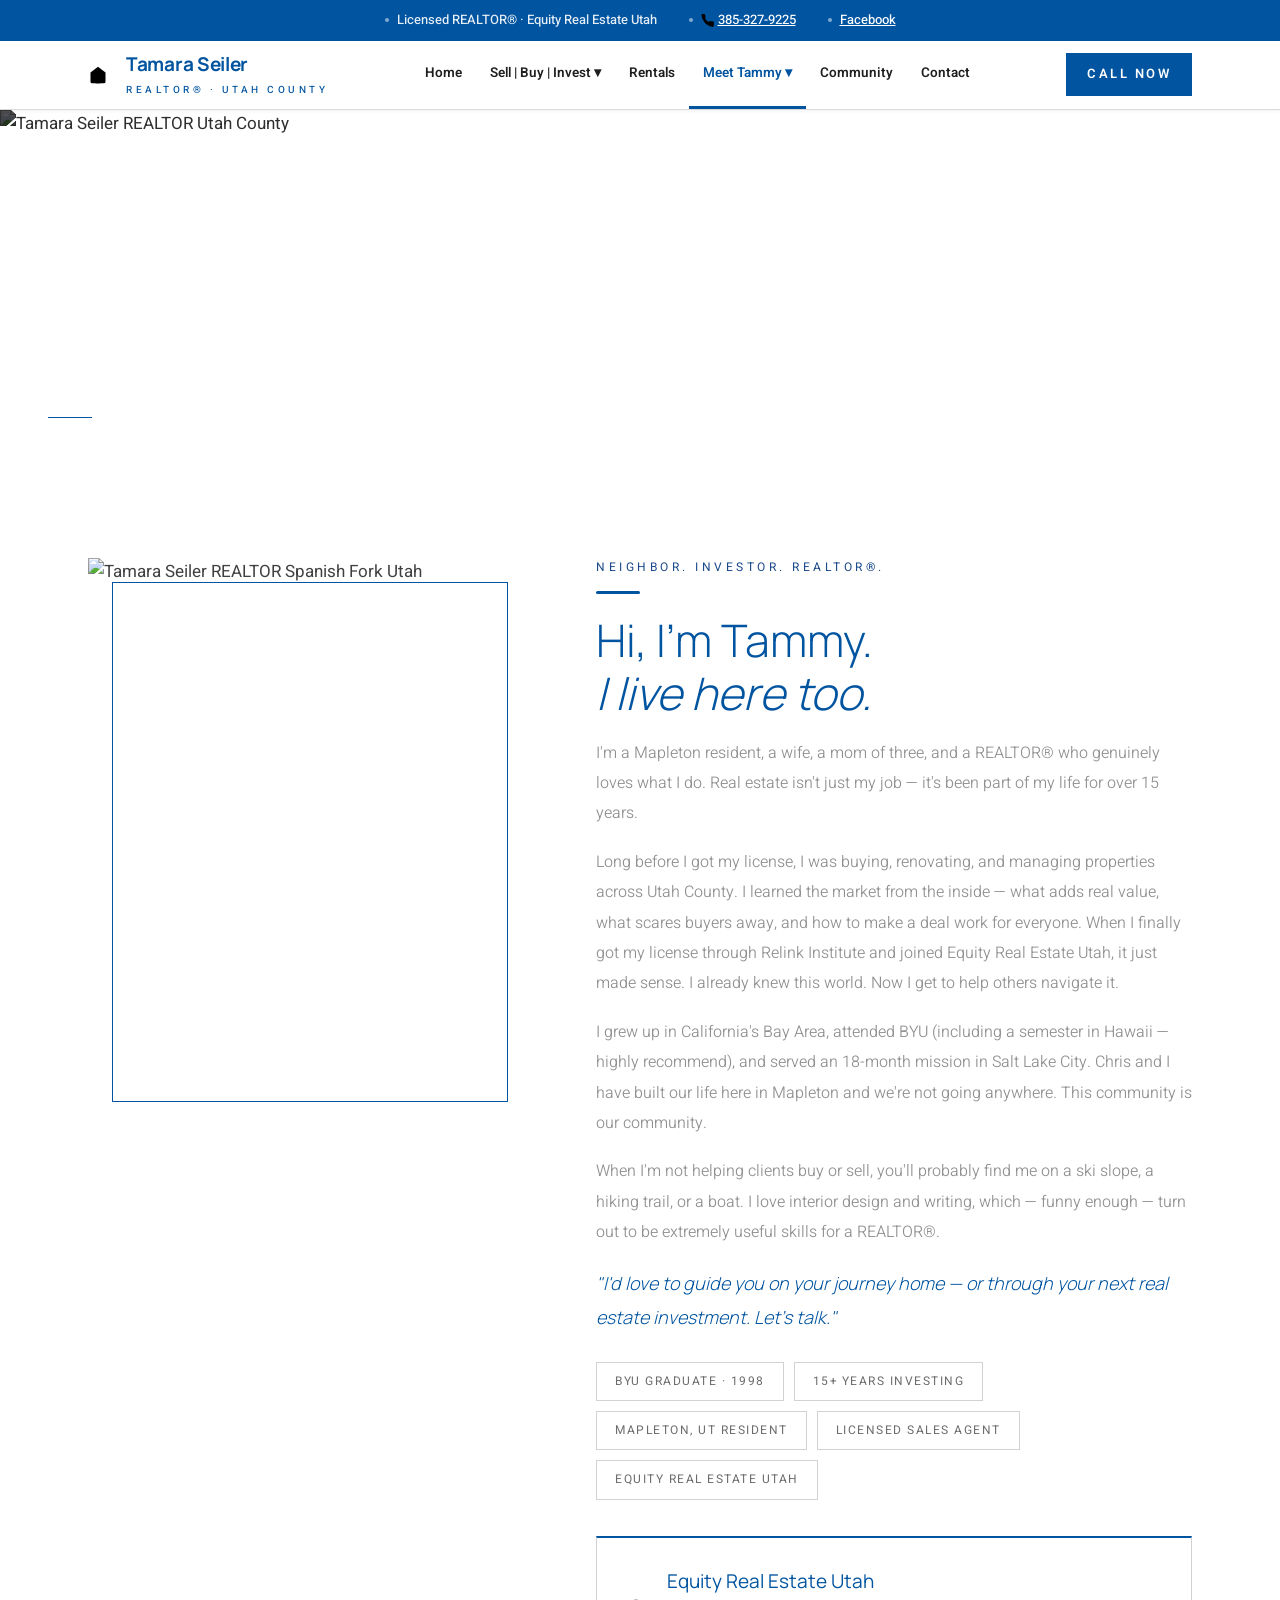
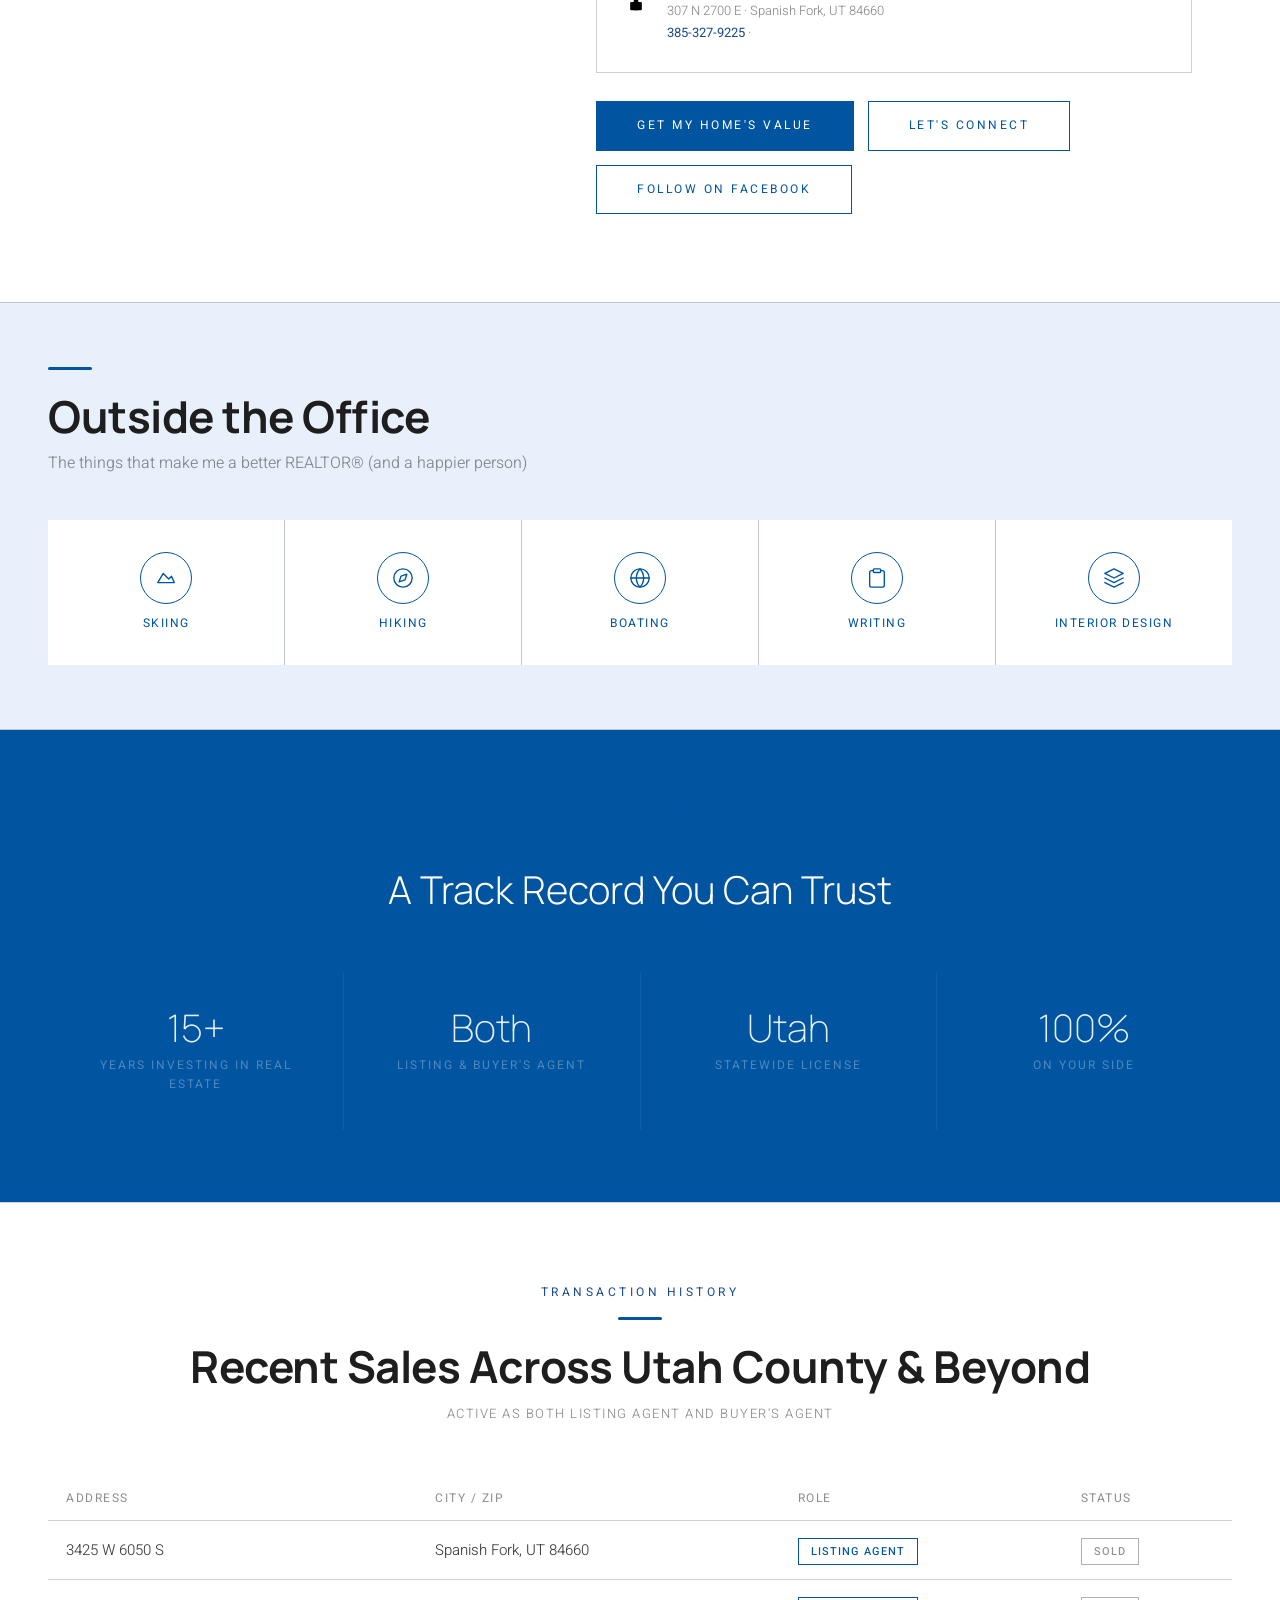
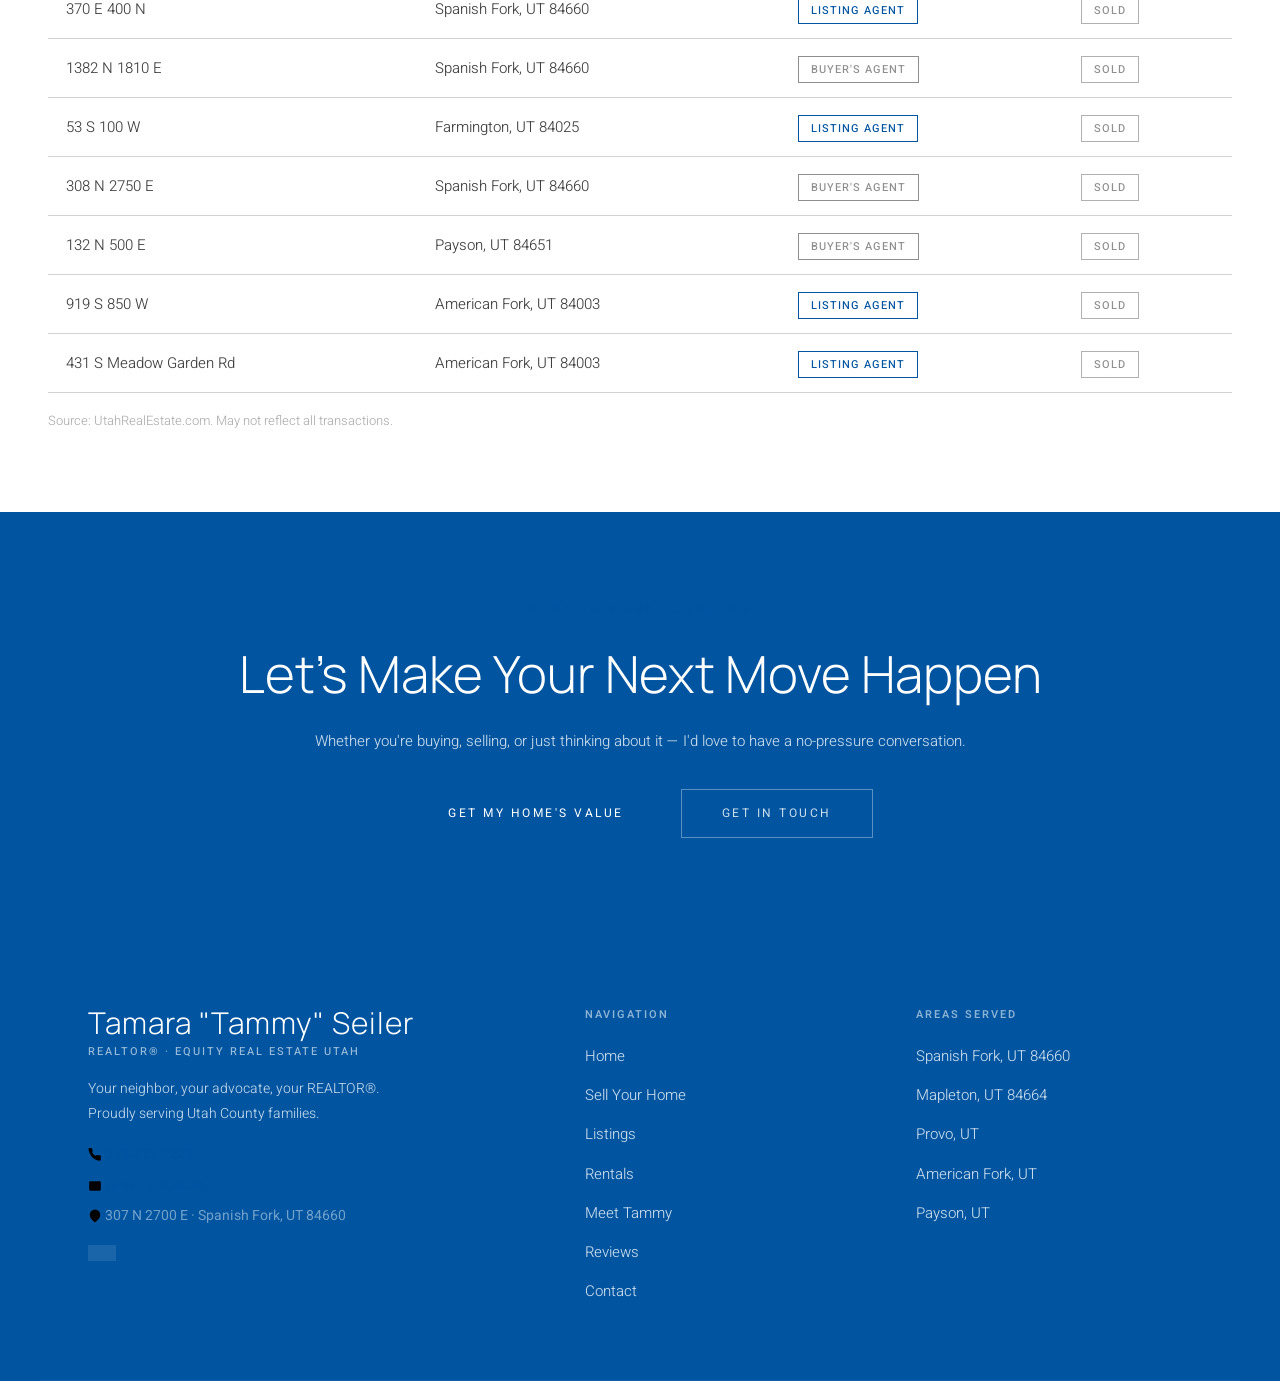
==== about.html @ 24fdd8fa "Added initial changes for Tammy's website" ====
<!DOCTYPE html>
<html lang="en">
<head>
  <meta charset="UTF-8"/>
  <meta name="viewport" content="width=device-width, initial-scale=1.0"/>
  <title>Meet Tammy Seiler | REALTOR® in Spanish Fork, Utah County</title>
  <meta name="description" content="Meet Tamara 'Tammy' Seiler — Mapleton resident, REALTOR® with Equity Real Estate Utah, 15+ years real estate experience, and your neighbor in Utah County."/>
  <link rel="stylesheet" href="style.css"/>
  <style>
    .passion-band { background: var(--gold-pale); border-top: 1px solid var(--border); border-bottom: 1px solid var(--border); padding: 64px var(--gutter); }
    .passion-inner { max-width: var(--max); margin: 0 auto; }
    .passion-grid { display: grid; grid-template-columns: repeat(5,1fr); gap: 1px; background: var(--border); margin-top: 44px; }
    .passion-item { background: var(--white); text-align: center; padding: 32px 16px; transition: background .2s; }
    .passion-item:hover { background: var(--gold-pale); }
    .passion-emoji { font-size: 30px; margin-bottom: 10px; display: block; }
    .passion-label { font-size: 12px; letter-spacing: 1.5px; text-transform: uppercase; font-weight: 400; color: var(--ink); }
    .cred-band { background: var(--equity-blue); padding: 72px var(--gutter); }
    .cred-inner { max-width: var(--max); margin: 0 auto; }
    .cred-grid { display: grid; grid-template-columns: repeat(4,1fr); gap: 1px; background: rgba(255,255,255,.06); margin-top: 52px; }
    .cred-item { background: var(--equity-blue); padding: 36px 24px; text-align: center; }
    .cred-value { font-family: var(--serif); font-size: 38px; font-weight: 200; color: rgba(255,255,255,0.9); line-height: 1; margin-bottom: 10px; }
    .cred-label { font-size: 12px; letter-spacing: 2px; text-transform: uppercase; color: rgba(255,255,255,.3); font-weight: 400; }
    .sold-section { background: var(--white); padding: 80px var(--gutter); border-top: 1px solid var(--border); }
    .sold-inner { max-width: var(--max); margin: 0 auto; }
    .sold-table { width: 100%; border-collapse: collapse; margin-top: 44px; }
    .sold-table th { font-size: 12px; letter-spacing: 1.5px; text-transform: uppercase; color: var(--stone); font-weight: 400; border-bottom: 1px solid var(--border); padding: 12px 18px; text-align: left; background: var(--linen-lt); }
    .sold-table td { padding: 17px 18px; font-size: 15px; border-bottom: 1px solid var(--border); font-weight: 300; color: var(--text); vertical-align: middle; }
    .sold-table tr:hover td { background: var(--linen-lt); }
    .role-badge { font-size: 11px; letter-spacing: 1px; text-transform: uppercase; padding: 4px 12px; font-weight: 500; border: 1px solid; }
    .role-listing { border-color: var(--equity-blue); color: var(--equity-blue); }
    .role-buyer { border-color: var(--stone); color: var(--stone); }
    .pill-sold { font-size: 11px; font-weight: 500; letter-spacing: 1px; text-transform: uppercase; padding: 4px 12px; border: 1px solid var(--stone-lt); color: var(--stone); }
    @media (max-width: 720px) {
      .passion-grid { grid-template-columns: repeat(3,1fr); }
      .cred-grid { grid-template-columns: repeat(2,1fr); }
      .sold-table thead { display: none; }
      .sold-table td { display: block; padding: 6px 14px; border-bottom: none; }
      .sold-table tr { display: block; border-bottom: 1px solid var(--border); padding: 10px 0; }
    }
  </style>
</head>
<body>

<div class="trust-bar">
  <div class="tb-item"><span class="tb-dot"></span><span>Licensed REALTOR® · Equity Real Estate Utah</span></div>
  <div class="tb-item"><span class="tb-dot"></span><span><span style="display:inline-flex;align-items:center;vertical-align:middle;"><svg width="14" height="14" viewBox="0 0 24 24"><path d="M22 16.92v3a2 2 0 01-2.18 2 19.79 19.79 0 01-8.63-3.07A19.5 19.5 0 013.07 9.5 19.79 19.79 0 01.86 2.18 2 2 0 012.18 0h3a2 2 0 012 1.72 12.84 12.84 0 00.7 2.81 2 2 0 01-.45 2.11L7.09 7.91a16 16 0 006 6l1.27-1.27a2 2 0 012.11-.45 12.84 12.84 0 002.81.7A2 2 0 0122 14.92v2.02z"/></svg></span> <a href="tel:3853279225">385-327-9225</a></span></div>
  <div class="tb-item"><span class="tb-dot"></span><a href="https://www.facebook.com/tamara.utah.homes/" target="_blank" rel="noopener">Facebook</a></div>
</div>

<header>
  <div class="nav-inner">
    <a class="nav-brand" href="index.html">
      <span style="color:var(--equity-blue);display:flex;align-items:center;flex-shrink:0;"><svg width="20" height="20" viewBox="0 0 24 24"><path d="M3 9l9-7 9 7v11a2 2 0 01-2 2H5a2 2 0 01-2-2z"/><polyline points="9 22 9 12 15 12 15 22"/></svg></span>
      <div style="margin-left:8px;">
        <span class="brand-name">Tamara Seiler</span>
        <span class="brand-sub">REALTOR&reg; &middot; Utah County</span>
      </div>
    </a>
    <ul class="nav-links">
      <li><a href="index.html">Home</a></li>
      <li class="has-dropdown">
        <a href="buy-sell-invest.html">Sell | Buy | Invest &#9662;</a>
        <div class="dropdown">
          <a href="buy-sell-invest.html#sell">Sell Your Home</a>
          <a href="buy-sell-invest.html#buy">Buy a Home</a>
          <a href="buy-sell-invest.html#invest">Invest</a>
          <a href="featured-listings.html">Current Listings</a>
        </div>
      </li>
      <li><a href="rentals.html">Rentals</a></li>
      <li class="has-dropdown">
        <a href="about.html" class="active">Meet Tammy &#9662;</a>
        <div class="dropdown">
          <a href="about.html">About Tammy</a>
          <a href="client-testimonials.html">Client Reviews</a>
        </div>
      </li>
      <li><a href="community.html">Community</a></li>
      <li><a href="contact.html">Contact</a></li>
    </ul>
    <div class="nav-right">
      <a href="tel:3853279225" class="btn btn-gold" style="padding:10px 20px;font-size:13px;font-weight:600;white-space:nowrap;">Call Now</a>
    </div>
    <button class="hamburger" aria-label="Menu"><span></span><span></span><span></span></button>
  </div>
</header>

<section class="page-hero">
  <img src="https://static.wixstatic.com/media/86c47d_dabee1b03b8c440eb480f25fbc8e8668~mv2.jpg" alt="Tamara Seiler REALTOR Utah County"/>
  <div class="page-hero-content">
    <span class="eyebrow">Your Utah County REALTOR®</span>
    <h1>Meet Tammy</h1>
    <div class="gold-bar"></div>
  </div>
</section>

<main>
  <div class="section">
    <div class="about-grid">
      <div class="about-photo">
        <img src="https://static.wixstatic.com/media/86c47d_b4194c6c45da4a6fa59b21c5eb4eb479~mv2.jpg" alt="Tamara Seiler REALTOR Spanish Fork Utah"/>
      </div>
      <div class="about-text">
        <span class="eyebrow">Neighbor. Investor. REALTOR®.</span>
        <div class="gold-rule"></div>
        <h2 style="font-family:var(--serif);font-size:clamp(30px,3.5vw,48px);font-weight:300;color:var(--ink);line-height:1.18;margin-bottom:18px;">Hi, I'm Tammy.<br/><em>I live here too.</em></h2>

        <p>I'm a Mapleton resident, a wife, a mom of three, and a REALTOR® who genuinely loves what I do. Real estate isn't just my job — it's been part of my life for over 15 years.</p>

        <p>Long before I got my license, I was buying, renovating, and managing properties across Utah County. I learned the market from the inside — what adds real value, what scares buyers away, and how to make a deal work for everyone. When I finally got my license through Relink Institute and joined Equity Real Estate Utah, it just made sense. I already knew this world. Now I get to help others navigate it.</p>

        <p>I grew up in California's Bay Area, attended BYU (including a semester in Hawaii — highly recommend), and served an 18-month mission in Salt Lake City. Chris and I have built our life here in Mapleton and we're not going anywhere. This community is our community.</p>

        <p>When I'm not helping clients buy or sell, you'll probably find me on a ski slope, a hiking trail, or a boat. I love interior design and writing, which — funny enough — turn out to be extremely useful skills for a REALTOR®.</p>

        <p style="color:var(--equity-blue);font-style:italic;font-family:var(--serif);font-size:18px;font-weight:300;">"I'd love to guide you on your journey home — or through your next real estate investment. Let's talk."</p>

        <div class="badge-row">
          <span class="badge">BYU Graduate · 1998</span>
          <span class="badge">15+ Years Investing</span>
          <span class="badge">Mapleton, UT Resident</span>
          <span class="badge">Licensed Sales Agent</span>
          <span class="badge">Equity Real Estate Utah</span>
        </div>

        <div class="office-card">
          <div class="office-icon"><span style="display:inline-flex;align-items:center;vertical-align:middle;"><svg width="14" height="14" viewBox="0 0 24 24"><rect x="2" y="7" width="20" height="14" rx="2"/><path d="M16 21V5a2 2 0 00-2-2h-4a2 2 0 00-2 2v16"/></svg></span></div>
          <div>
            <div class="office-name">Equity Real Estate Utah</div>
            <div class="office-addr">
              307 N 2700 E · Spanish Fork, UT 84660<br/>
              <a href="tel:3853279225">385-327-9225</a> ·
              <a href="mailto:tamara.seiler@outlook.com" style="color:rgba(255,255,255,0.88);font-size:14px;">tamara.seiler@outlook.com</a>
            </div>
          </div>
        </div>

        <div style="margin-top:28px;display:flex;gap:14px;flex-wrap:wrap;">
          <a href="buy-sell-invest.html" class="btn btn-gold">Get My Home's Value</a>
          <a href="contact.html" class="btn btn-outline">Let's Connect</a>
          <a href="https://www.facebook.com/tamara.utah.homes/" target="_blank" rel="noopener" class="btn btn-outline-gold">Follow on Facebook</a>
        </div>
      </div>
    </div>
  </div>
</main>

<!-- PASSIONS -->
<div class="passion-band">
  <div class="passion-inner">
    <div class="gold-rule"></div>
    <h2 class="section-title">Outside the Office</h2>
    <p style="font-size:16px;color:var(--stone);font-weight:300;margin-top:8px;">The things that make me a better REALTOR® (and a happier person)</p>
    <div class="passion-grid">
      <div class="passion-item"><span class="passion-emoji" style="display:flex;justify-content:center;margin-bottom:10px;"><span class="lux-icon"><svg width="22" height="22" viewBox="0 0 24 24"><polygon points="3 17 9 7 15 13 18 10 21 17 3 17"/></svg></span></span><div class="passion-label">Skiing</div></div>
      <div class="passion-item"><span class="passion-emoji" style="display:flex;justify-content:center;margin-bottom:10px;"><span class="lux-icon"><svg width="22" height="22" viewBox="0 0 24 24"><circle cx="12" cy="12" r="10"/><polygon points="16.24 7.76 14.12 14.12 7.76 16.24 9.88 9.88 16.24 7.76"/></svg></span></span><div class="passion-label">Hiking</div></div>
      <div class="passion-item"><span class="passion-emoji" style="display:flex;justify-content:center;margin-bottom:10px;"><span class="lux-icon"><svg width="22" height="22" viewBox="0 0 24 24"><circle cx="12" cy="12" r="10"/><line x1="2" y1="12" x2="22" y2="12"/><path d="M12 2a15.3 15.3 0 014 10 15.3 15.3 0 01-4 10 15.3 15.3 0 01-4-10 15.3 15.3 0 014-10z"/></svg></span></span><div class="passion-label">Boating</div></div>
      <div class="passion-item"><span class="passion-emoji" style="display:flex;justify-content:center;margin-bottom:10px;"><span class="lux-icon"><svg width="22" height="22" viewBox="0 0 24 24"><path d="M16 4h2a2 2 0 012 2v14a2 2 0 01-2 2H6a2 2 0 01-2-2V6a2 2 0 012-2h2"/><rect x="8" y="2" width="8" height="4" rx="1"/></svg></span></span><div class="passion-label">Writing</div></div>
      <div class="passion-item"><span class="passion-emoji" style="display:flex;justify-content:center;margin-bottom:10px;"><span class="lux-icon"><svg width="22" height="22" viewBox="0 0 24 24"><polygon points="12 2 2 7 12 12 22 7 12 2"/><polyline points="2 17 12 22 22 17"/><polyline points="2 12 12 17 22 12"/></svg></span></span><div class="passion-label">Interior Design</div></div>
    </div>
  </div>
</div>

<!-- CREDENTIALS -->
<div class="cred-band" aria-label="Track record">
  <div class="cred-inner">
    <div class="text-center">
      <span class="eyebrow" style="color:var(--gold);">By the Numbers</span>
      <div class="gold-rule center"></div>
      <h2 style="font-family:var(--serif);font-size:clamp(28px,3vw,44px);font-weight:300;color:#fff;margin-bottom:8px;">A Track Record You Can Trust</h2>
    </div>
    <div class="cred-grid">
      <div class="cred-item"><div class="cred-value">15+</div><div class="cred-label">Years Investing in Real Estate</div></div>
      <div class="cred-item"><div class="cred-value">Both</div><div class="cred-label">Listing &amp; Buyer's Agent</div></div>
      <div class="cred-item"><div class="cred-value">Utah</div><div class="cred-label">Statewide License</div></div>
      <div class="cred-item"><div class="cred-value">100%</div><div class="cred-label">On Your Side</div></div>
    </div>
  </div>
</div>

<!-- TRANSACTION HISTORY -->
<div class="sold-section">
  <div class="sold-inner">
    <div class="text-center">
      <span class="eyebrow">Transaction History</span>
      <div class="gold-rule center"></div>
      <h2 class="section-title">Recent Sales Across Utah County &amp; Beyond</h2>
      <p class="section-sub">Active as both listing agent and buyer's agent</p>
    </div>
    <table class="sold-table">
      <thead><tr><th>Address</th><th>City / ZIP</th><th>Role</th><th>Status</th></tr></thead>
      <tbody>
        <tr><td>3425 W 6050 S</td><td>Spanish Fork, UT 84660</td><td><span class="role-badge role-listing">Listing Agent</span></td><td><span class="pill-sold">Sold</span></td></tr>
        <tr><td>370 E 400 N</td><td>Spanish Fork, UT 84660</td><td><span class="role-badge role-listing">Listing Agent</span></td><td><span class="pill-sold">Sold</span></td></tr>
        <tr><td>1382 N 1810 E</td><td>Spanish Fork, UT 84660</td><td><span class="role-badge role-buyer">Buyer's Agent</span></td><td><span class="pill-sold">Sold</span></td></tr>
        <tr><td>53 S 100 W</td><td>Farmington, UT 84025</td><td><span class="role-badge role-listing">Listing Agent</span></td><td><span class="pill-sold">Sold</span></td></tr>
        <tr><td>308 N 2750 E</td><td>Spanish Fork, UT 84660</td><td><span class="role-badge role-buyer">Buyer's Agent</span></td><td><span class="pill-sold">Sold</span></td></tr>
        <tr><td>132 N 500 E</td><td>Payson, UT 84651</td><td><span class="role-badge role-buyer">Buyer's Agent</span></td><td><span class="pill-sold">Sold</span></td></tr>
        <tr><td>919 S 850 W</td><td>American Fork, UT 84003</td><td><span class="role-badge role-listing">Listing Agent</span></td><td><span class="pill-sold">Sold</span></td></tr>
        <tr><td>431 S Meadow Garden Rd</td><td>American Fork, UT 84003</td><td><span class="role-badge role-listing">Listing Agent</span></td><td><span class="pill-sold">Sold</span></td></tr>
      </tbody>
    </table>
    <p style="font-size:13px;color:var(--stone-lt);margin-top:18px;font-weight:300;">Source: UtahRealEstate.com. May not reflect all transactions.</p>
  </div>
</div>

<!-- CTA -->
<div class="cta-ink" aria-label="Contact Tammy">
  <span class="eyebrow">Ready to Work Together?</span>
  <h2>Let's Make Your Next Move Happen</h2>
  <p>Whether you're buying, selling, or just thinking about it — I'd love to have a no-pressure conversation.</p>
  <a href="buy-sell-invest.html" class="btn btn-gold" style="margin-right:12px;">Get My Home's Value</a>
  <a href="contact.html" class="btn btn-outline-light">Get In Touch</a>
</div>

<footer>
  <div class="footer-top">
    <div class="footer-brand">
      <div class="name">Tamara "Tammy" Seiler</div>
      <div class="title">REALTOR® · Equity Real Estate Utah</div>
      <p>Your neighbor, your advocate, your REALTOR®. Proudly serving Utah County families.</p>
      <div style="margin-top:18px;display:flex;flex-direction:column;gap:8px;font-size:14px;color:rgba(255,255,255,0.45);">
        <span><span style="display:inline-flex;align-items:center;vertical-align:middle;"><svg width="14" height="14" viewBox="0 0 24 24"><path d="M22 16.92v3a2 2 0 01-2.18 2 19.79 19.79 0 01-8.63-3.07A19.5 19.5 0 013.07 9.5 19.79 19.79 0 01.86 2.18 2 2 0 012.18 0h3a2 2 0 012 1.72 12.84 12.84 0 00.7 2.81 2 2 0 01-.45 2.11L7.09 7.91a16 16 0 006 6l1.27-1.27a2 2 0 012.11-.45 12.84 12.84 0 002.81.7A2 2 0 0122 14.92v2.02z"/></svg></span> <a href="tel:3853279225" style="color:var(--equity-blue);">385-327-9225</a></span>
        <span><span style="display:inline-flex;align-items:center;vertical-align:middle;"><svg width="14" height="14" viewBox="0 0 24 24"><rect x="2" y="4" width="20" height="16" rx="2"/><path d="M2 7l10 7L22 7"/></svg></span> <a href="/cdn-cgi/l/email-protection#6d190c000c1f0c431e080401081f2d02181901020206430e0200" style="color:var(--equity-blue);"><span class="__cf_email__" data-cfemail="c4b0a5a9a5b6a5eab7a1ada8a1b684abb1b0a8ababafeaa7aba9">[email&#160;protected]</span></a></span>
        <span><span style="display:inline-flex;align-items:center;vertical-align:middle;"><svg width="14" height="14" viewBox="0 0 24 24"><path d="M21 10c0 7-9 13-9 13s-9-6-9-13a9 9 0 0118 0z"/><circle cx="12" cy="10" r="3"/></svg></span> 307 N 2700 E · Spanish Fork, UT 84660</span>
      </div>
      <div class="footer-equity" style="margin-top:18px;"></div>
    </div>
    <div class="footer-col">
      <h4>Navigation</h4>
      <ul>
        <li><a href="index.html">Home</a></li>
        <li><a href="buy-sell-invest.html">Sell Your Home</a></li>
        <li><a href="featured-listings.html">Listings</a></li>
        <li><a href="rentals.html">Rentals</a></li>
        <li><a href="about.html">Meet Tammy</a></li>
        <li><a href="client-testimonials.html">Reviews</a></li>
        <li><a href="contact.html">Contact</a></li>
      </ul>
    </div>
    <div class="footer-col">
      <h4>Areas Served</h4>
      <ul>
        <li><a href="contact.html?area=spanish-fork">Spanish Fork, UT 84660</a></li>
        <li><a href="contact.html?area=mapleton">Mapleton, UT 84664</a></li>
        <li><a href="contact.html?area=provo">Provo, UT</a></li>
        <li><a href="contact.html?area=american-fork">American Fork, UT</a></li>
        <li><a href="contact.html?area=payson">Payson, UT</a
---- style.css ----
/* ================================================================
   TAMARA SEILER · REALTOR® — ULTRA LUXURY REDESIGN
   Inspired by: warm linen background, oversized gold Cormorant
   display type, clean white nav, editorial 4-panel grid, ink dark
   sections with champagne gold accents.
   ================================================================ */

@import url('https://fonts.googleapis.com/css2?family=Manrope:wght@400;500;600;700;800&family=Heebo:wght@300;400;500;600;700&display=swap');

/* ── TOKENS ─────────────────────────────────────────────────── */
:root {
  /* ================================================================
     EQUITY REAL ESTATE® BRAND SYSTEM — exact match
     Primary:  #0054A0  (Equity Blue)
     Accent:   #2A5CA0  (deeper blue for bands)
     Fonts:    Manrope (headings) + Heebo (body)
     ================================================================ */

  /* Core Colors */
  --equity-blue:   #0054A0;   /* Primary brand blue — buttons, links, accents */
  --equity-blue2:  #2a5ca0;   /* Darker blue — band backgrounds               */
  --equity-blue3:  #1a4a8a;   /* Deepest blue — hover states                  */
  --blue-pale:     #e8f0fb;   /* Very light blue wash                          */
  --blue-mid:      #cddaf5;   /* Light blue for badges/tags                    */

  /* Neutrals — Equity uses white bg, light grey sections */
  --white:         #ffffff;
  --body-bg:       #ffffff;   /* Page background — pure white                  */
  --light-bg:      #f8f9fa;   /* Alternate section background (Bootstrap light) */
  --light-bg2:     #f0f4f8;   /* Slightly cooler light section                 */
  --muted-bg:      rgba(218, 218, 218, 0.46); /* Equity's muted section bg    */

  /* Text */
  --text:          rgba(30, 30, 30, 0.85);  /* Equity body text               */
  --text-dark:     #1e1e1e;                 /* Full dark                       */
  --text-mid:      rgba(30, 30, 30, 0.65);  /* Secondary text                  */
  --text-lt:       rgba(30, 30, 30, 0.5);   /* Caption / muted                 */
  --text-white:    #ffffff;
  --text-white-muted: rgba(255,255,255,0.82);

  /* Borders */
  --border:        rgba(0, 0, 0, 0.176);   /* Equity card border               */
  --border-light:  rgba(218, 218, 218, 1); /* Navbar/divider                   */
  --border-blue:   rgba(0, 84, 160, 0.25); /* Blue-tinted border               */

  /* Cards */
  --card-bg:       #ffffff;
  --card-radius:   6px;
  --card-border:   1px solid rgba(0, 0, 0, 0.176);
  --card-shadow:   0 2px 12px rgba(0,0,0,0.07);
  --card-shadow-hover: 0 8px 28px rgba(0, 84, 160, 0.14);

  /* Buttons */
  --btn-radius:    4px;
  --btn-padding:   11px 20px;

  /* Legacy aliases (keep so existing CSS vars still work) */
  --ink:           #0054A0;   /* was forest green → now Equity blue text       */
  --dark-bg:       #0054A0;   /* was dark green → now Equity blue              */
  --dark-bg2:      #2a5ca0;   /* was dark green2 → now deeper Equity blue      */
  --dark-bg3:      #1a4a8a;   /* was darkest green → now deepest blue          */
  --gold:          #0054A0;   /* was gold → now blue (repurpose all gold)      */
  --gold-lt:       #4d8fd4;   /* was light gold → light blue                  */
  --gold-dk:       #1a4a8a;   /* was deep gold → deep blue                    */
  --gold-pale:     #e8f0fb;   /* was gold wash → light blue wash               */
  --linen:         #f8f9fa;   /* was ivory linen → light grey                  */
  --linen-lt:      #ffffff;   /* was lighter linen → white                     */
  --stone:         rgba(30,30,30,0.5);
  --stone-lt:      rgba(30,30,30,0.35);
  --sage:          #0054A0;
  --sage-lt:       #e8f0fb;
  --rust:          #2a5ca0;
  --sky:           #0054A0;

  /* Typography — EXACT Equity fonts */
  --serif: 'Manrope', 'Helvetica Neue', Arial, sans-serif;   /* Headings     */
  --sans:  'Heebo', 'Helvetica Neue', Arial, sans-serif;     /* Body text    */

  /* Layout */
  --max:    1200px;
  --gutter: 48px;
}

/* ── RESET ───────────────────────────────────────────────────── */
*, *::before, *::after { box-sizing: border-box; margin: 0; padding: 0; }
html { scroll-behavior: smooth; -webkit-font-smoothing: antialiased; text-rendering: optimizeLegibility; }
body { font-family: var(--sans); background: var(--body-bg); color: var(--text); line-height: 1.6; font-size: 17px; font-weight: 400; }
img { max-width: 100%; display: block; }
a { text-decoration: none; color: inherit; }

/* ── TOPBAR ──────────────────────────────────────────────────── */
/* Removed — matches reference (no topbar, clean nav only) */

/* ── NAV ─────────────────────────────────────────────────────── */
header {
  background: var(--white);
  position: sticky;
  top: 0;
  z-index: 200;
  border-bottom: 1px solid var(--border-light);
  box-shadow: 0 1px 4px rgba(0,0,0,0.06);
}
.nav-inner {
  max-width: var(--max);
  margin: 0 auto;
  display: flex;
  align-items: center;
  justify-content: space-between;
  padding: 0 var(--gutter);
  height: 68px;
}
.nav-brand {
  display: flex;
  align-items: center;
  gap: 10px;
}
.nav-brand .brand-icon {
  color: var(--gold);
  font-size: 26px;
  line-height: 1;
}
.nav-brand .brand-name {
  font-family: var(--serif);
  font-size: 19px;
  font-weight: 700;
  color: var(--equity-blue);
  letter-spacing: -0.3px;
  line-height: 1;
}
.nav-brand .brand-sub {
  font-size: 10px;
  letter-spacing: 3.5px;
  text-transform: uppercase;
  color: var(--equity-blue);
  font-weight: 500;
  margin-top: 3px;
  display: block;
}
.nav-links {
  display: flex;
  list-style: none;
  align-items: center;
  gap: 0;
}
.nav-links li { position: relative; }
.nav-links li > a {
  display: flex;
  align-items: center;
  padding: 0 18px;
  height: 68px;
  font-size: 13.5px;
  font-weight: 600;
  letter-spacing: 0;
  text-transform: none;
  color: var(--text-dark);
  transition: color .2s;
  gap: 4px;
  border-bottom: 3px solid transparent;
}
.nav-links li > a:hover { color: var(--equity-blue); }
.nav-links li > a.active { color: var(--equity-blue); border-bottom: 3px solid var(--equity-blue); }

/* Dropdown */
.has-dropdown:hover .dropdown { display: block; }
.dropdown {
  display: none;
  position: absolute;
  top: 100%;
  left: 0;
  background: var(--white);
  border: 1px solid var(--border);
  min-width: 210px;
  z-index: 300;
  box-shadow: 0 20px 48px rgba(0,0,0,0.08);
}
.dropdown a {
  display: block;
  padding: 13px 20px;
  font-size: 13.5px;
  font-weight: 500;
  letter-spacing: 0;
  text-transform: none;
  color: var(--text-mid);
  border-bottom: 1px solid var(--border-light);
  transition: background .15s, color .15s;
}
.dropdown a:last-child { border-bottom: none; }
.dropdown a:hover { background: var(--gold-pale); color: var(--gold-dk); }

/* Nav right slot */
.nav-right {
  display: flex;
  align-items: center;
  gap: 18px;
}
.nav-tel {
  font-size: 13px;
  letter-spacing: 1px;
  color: var(--stone);
  font-weight: 400;
}

/* Hamburger */
.hamburger {
  display: none;
  background: none;
  border: none;
  cursor: pointer;
  flex-direction: column;
  gap: 5px;
  padding: 4px 0;
}
.hamburger span {
  display: block;
  width: 22px;
  height: 1px;
  background: var(--dark-bg);
  transition: .3s;
}

/* ── HERO ─────────────────────────────────────────────────────── */
/* Reference-style: warm linen background, no photo hero.
   Large centred display type in gold serif, small eyebrow,
   editorial feel — then photo grid below */
.hero-editorial {
  background: var(--linen-lt);
  padding: 100px var(--gutter) 80px;
  text-align: center;
  position: relative;
  overflow: hidden;
}
.hero-editorial::before {
  content: '';
  position: absolute;
  top: 0; left: 0; right: 0;
  height: 1px;
  background: linear-gradient(to right, transparent, var(--gold), transparent);
}
.hero-eyebrow {
  font-size: 12px;
  letter-spacing: 3px;
  text-transform: uppercase;
  color: var(--gold-dk);
  font-weight: 400;
  margin-bottom: 28px;
  display: block;
}
.hero-display {
  font-family: var(--serif);
  font-size: clamp(56px, 9vw, 130px);
  font-weight: 300;
  line-height: 0.95;
  color: var(--gold);
  letter-spacing: -1px;
  margin-bottom: 28px;
  /* subtle text shadow like reference */
  text-shadow: 0 2px 40px rgba(200,169,106,0.15);
}
.hero-display em {
  font-style: italic;
  font-weight: 200;
  color: var(--gold-lt);
}
.hero-tagline {
  font-family: var(--serif);
  font-size: clamp(18px, 2.2vw, 26px);
  font-weight: 300;
  color: var(--text-mid);
  letter-spacing: 2px;
  margin-bottom: 12px;
  font-style: italic;
}
.hero-sub {
  font-size: 13px;
  letter-spacing: 1.5px;
  text-transform: uppercase;
  color: var(--stone);
  font-weight: 300;
  margin-bottom: 44px;
}
.hero-rule {
  width: 44px;
  height: 1px;
  background: var(--gold);
  margin: 0 auto 44px;
}
.hero-cta-row {
  display: flex;
  justify-content: center;
  gap: 14px;
  flex-wrap: wrap;
}

/* ── EDITORIAL PHOTO GRID (reference bottom section) ─────────── */
.editorial-grid {
  display: grid;
  grid-template-columns: 1fr 1fr 1fr 420px;
  height: 440px;
}
.editorial-panel {
  position: relative;
  overflow: hidden;
}
.editorial-panel img {
  width: 100%;
  height: 100%;
  object-fit: cover;
  transition: transform .7s ease;
}
.editorial-panel:hover img { transform: scale(1.06); }
.editorial-panel-dark {
  background: var(--dark-bg);
  display: flex;
  flex-direction: column;
  justify-content: flex-end;
  padding: 44px 40px;
}
.editorial-panel-overlay {
  position: absolute;
  inset: 0;
  background: rgba(44,62,45,0.45);
  display: flex;
  flex-direction: column;
  justify-content: flex-end;
  padding: 32px 28px;
  opacity: 0;
  transition: opacity .3s;
}
.editorial-panel:hover .editorial-panel-overlay { opacity: 1; }
.ep-label {
  font-size: 12px;
  letter-spacing: 2px;
  text-transform: uppercase;
  color: var(--gold-lt);
  font-weight: 400;
  margin-bottom: 8px;
}
.ep-title {
  font-family: var(--serif);
  font-size: 22px;
  font-weight: 300;
  color: #fff;
  line-height: 1.25;
}
.ep-body {
  font-size: 15px;
  color: rgba(255,255,255,.88);
  font-weight: 300;
  line-height: 1.75;
  margin-top: 12px;
  margin-bottom: 28px;
}
.ep-cta {
  display: inline-block;
  font-size: 12px;
  letter-spacing: 2px;
  text-transform: uppercase;
  color: var(--gold-lt);
  border: 1px solid var(--gold-dk);
  padding: 10px 24px;
  font-weight: 400;
  transition: background .2s, color .2s;
}
.ep-cta:hover { background: var(--gold); color: #fff; border-color: var(--gold); }
.ep-eyebrow {
  font-size: 12px;
  letter-spacing: 2px;
  text-transform: uppercase;
  color: var(--gold);
  font-weight: 400;
  margin-bottom: 16px;
}
.ep-dark-title {
  font-family: var(--serif);
  font-size: clamp(28px, 2.5vw, 40px);
  font-weight: 300;
  color: #fff;
  line-height: 1.2;
  margin-bottom: 14px;
}
.ep-dark-body {
  font-size: 13px;
  color: rgba(255,255,255,.8);
  font-weight: 300;
  line-height: 1.8;
  margin-bottom: 28px;
}

/* ── BUTTONS ─────────────────────────────────────────────────── */
.btn {
  display: inline-block;
  font-family: var(--sans);
  font-size: 12px;
  font-weight: 400;
  letter-spacing: 2.5px;
  text-transform: uppercase;
  cursor: pointer;
  transition: all .25s;
  border: 1px solid transparent;
  padding: 14px 40px;
}
.btn-gold {
  background: var(--equity-blue);
  color: #fff;
  border-color: var(--equity-blue);
}
.btn-gold:hover { background: var(--equity-blue3); border-color: var(--equity-blue3); }
.btn-ink {
  background: var(--dark-bg);
  color: #fff;
  border-color: var(--ink);
}
.btn-ink:hover { background: var(--dark-bg2); }
.btn-outline {
  background: transparent;
  color: var(--ink);
  border-color: var(--ink);
}
.btn-outline:hover { background: var(--dark-bg); color: #fff; }
.btn-outline-gold {
  background: transparent;
  color: var(--equity-blue);
  border-color: var(--equity-blue);
}
.btn-outline-gold:hover { background: var(--equity-blue); color: #fff; border-color: var(--equity-blue); }
.btn-outline-light {
  background: transparent;
  color: rgba(255,255,255,0.8);
  border-color: rgba(255,255,255,0.35);
}
.btn-outline-light:hover { border-color: rgba(255,255,255,0.7); color: #fff; }
.btn-white {
  background: #fff;
  color: var(--gold-dk);
  border-color: #fff;
}
.btn-white:hover { background: transparent; color: #fff; }

/* ── PAGE HERO ───────────────────────────────────────────────── */
.page-hero {
  position: relative;
  height: 360px;
  display: flex;
  align-items: flex-end;
  justify-content: flex-start;
  overflow: hidden;
}
.page-hero img {
  position: absolute;
  inset: 0;
  width: 100%;
  height: 100%;
  object-fit: cover;
  filter: brightness(0.32) saturate(0.7);
}
.page-hero-content {
  position: relative;
  padding: 0 var(--gutter) 52px;
  color: #fff;
}
.page-hero-content .eyebrow {
  font-size: 12px;
  letter-spacing: 2px;
  text-transform: uppercase;
  color: rgba(255,255,255,0.75);
  font-weight: 500;
  display: block;
  margin-bottom: 12px;
}
.page-hero-content h1 {
  font-family: var(--serif);
  font-size: clamp(32px, 4.5vw, 56px);
  font-weight: 700;
  letter-spacing: -0.5px;
  line-height: 1.1;
}
.page-hero-content .gold-bar {
  width: 44px;
  height: 1px;
  background: var(--gold);
  margin-top: 22px;
}

/* ── GOLD RULE ───────────────────────────────────────────────── */
.gold-rule { width: 44px; height: 3px; background: var(--equity-blue); margin-bottom: 20px; border-radius: 2px; }
.gold-rule.center { margin-left: auto; margin-right: auto; }

/* ── SECTIONS ────────────────────────────────────────────────── */
.section {
  max-width: var(--max);
  margin: 0 auto;
  padding: 88px var(--gutter);
}
.section-sm { padding: 56px var(--gutter); }

/* ── EYEBROW / TITLE / SUB ───────────────────────────────────── */
.eyebrow {
  font-size: 12px;
  letter-spacing: 3.5px;
  text-transform: uppercase;
  color: var(--gold-dk);
  font-weight: 400;
  display: block;
  margin-bottom: 14px;
}
.section-title {
  font-family: var(--serif);
  font-size: clamp(28px, 3.5vw, 44px);
  font-weight: 700;
  color: var(--text-dark);
  line-height: 1.2;
  letter-spacing: -0.5px;
}
.section-title em { font-style: italic; font-weight: 200; }
.section-sub {
  font-size: 13px;
  letter-spacing: 1.5px;
  text-transform: uppercase;
  color: var(--stone);
  font-weight: 300;
  margin-top: 12px;
  margin-bottom: 52px;
}
.text-center { text-align: center; }

/* ── STAT STRIP ──────────────────────────────────────────────── */
.stat-strip {
  background: var(--light-bg);
  border-top: 1px solid var(--border-light);
  border-bottom: 1px solid var(--border-light);
  padding: 0;
}
.stat-strip-inner {
  max-width: var(--max);
  margin: 0 auto;
  display: grid;
  grid-template-columns: repeat(3, 1fr);
  divide: var(--border);
}
.stat-item {
  text-align: center;
  padding: 52px 20px;
  border-right: 1px solid var(--border);
}
.stat-item:last-child { border-right: none; }
.stat-num {
  font-family: var(--serif);
  font-size: 48px;
  font-weight: 700;
  color: var(--equity-blue);
  line-height: 1;
  letter-spacing: -1px;
}
.stat-label {
  font-size: 12px;
  letter-spacing: 2px;
  text-transform: uppercase;
  color: var(--stone);
  margin-top: 12px;
  font-weight: 400;
}

/* ── SPLIT LAYOUT ────────────────────────────────────────────── */
.split-grid {
  display: grid;
  grid-template-columns: 1fr 1fr;
  min-height: 560px;
}
.split-image {
  position: relative;
  overflow: hidden;
}
.split-image img {
  width: 100%;
  height: 100%;
  object-fit: cover;
  transition: transform 6s ease;
}
.split-image:hover img { transform: scale(1.04); }
.split-text {
  background: var(--white);
  padding: 72px 64px;
  display: flex;
  flex-direction: column;
  justify-content: center;
}
.split-text p {
  font-size: 16px;
  color: var(--text-lt);
  line-height: 1.95;
  font-weight: 300;
  margin-bottom: 18px;
}

/* ── SERVICE CARDS ───────────────────────────────────────────── */
.services-band { background: var(--dark-bg); padding: 88px var(--gutter); }
.services-inner { max-width: var(--max); margin: 0 auto; }
.services-inner .eyebrow { color: var(--gold); }
.services-inner .section-title { color: #fff; }
.services-grid-3 { display: grid; grid-template-columns: repeat(3,1fr); gap: 1px; background: rgba(255,255,255,0.1); margin-top: 56px; }
.service-card {
  background: var(--dark-bg);
  padding: 48px 40px;
  border-top: 1px solid rgba(200,169,106,0.3);
  transition: background .25s;
}
.service-card:hover { background: #1a1a1a; }
.service-num {
  font-family: var(--serif);
  font-size: 60px;
  font-weight: 200;
  color: rgba(200,169,106,0.12);
  line-height: 1;
  margin-bottom: 20px;
}
.service-card h3 {
  font-family: var(--serif);
  font-size: 22px;
  font-weight: 700;
  color: #fff;
  margin-bottom: 12px;
  letter-spacing: 0;
}
.service-card p {
  font-size: 15px;
  color: rgba(255,255,255,.78);
  line-height: 1.85;
  font-weight: 300;
}

/* ── AREAS GRID ──────────────────────────────────────────────── */
.areas-band { background: var(--linen-lt); padding: 88px var(--gutter); border-top: 1px solid var(--border); }
.areas-inner { max-width: var(--max); margin: 0 auto; }
.areas-grid {
  display: grid;
  grid-template-columns: repeat(4,1fr);
  gap: 1px;
  background: var(--border);
  margin-top: 52px;
}
.area-card {
  background: var(--white);
  padding: 32px 24px;
  text-align: center;
  transition: background .2s;
}
.area-card:hover { background: var(--gold-pale); }
.area-name {
  font-family: var(--serif);
  font-size: 22px;
  font-weight: 300;
  color: var(--ink);
  margin-bottom: 6px;
}
.area-zip {
  font-size: 12px;
  letter-spacing: 2px;
  text-transform: uppercase;
  color: var(--gold-dk);
  font-weight: 400;
}
.area-note { font-size: 13px; color: var(--stone); margin-top: 5px; font-weight: 300; }

/* ── TESTIMONIALS ────────────────────────────────────────────── */
.testimonials-band { background: var(--white); padding: 88px var(--gutter); }
.testimonials-inner { max-width: var(--max); margin: 0 auto; }
.testimonial-card {
  background: var(--white);
  border: var(--card-border);
  border-top: 3px solid var(--equity-blue);
  border-radius: var(--card-radius);
  padding: 40px 44px;
  position: relative;
  box-shadow: var(--card-shadow);
}
.testimonial-card::before {
  content: '\201C';
  font-family: var(--serif);
  font-size: 120px;
  font-weight: 200;
  color: var(--gold);
  opacity: .14;
  position: absolute;
  top: 8px;
  left: 18px;
  line-height: 1;
}
.testimonial-card p {
  font-family: var(--sans);
  font-size: 16px;
  font-weight: 400;
  font-style: italic;
  color: var(--text-mid);
  line-height: 1.75;
  padding-left: 8px;
}
.testimonial-card .author {
  margin-top: 22px;
  font-size: 13px;
  letter-spacing: 0;
  text-transform: none;
  color: var(--equity-blue);
  font-weight: 700;
  padding-left: 8px;
}
.testimonials-grid { display: grid; grid-template-columns: 1fr 1fr; gap: 20px; margin-top: 52px; }

/* ── CTA BANDS ───────────────────────────────────────────────── */
.cta-linen {
  background: var(--linen);
  border-top: 1px solid var(--border);
  border-bottom: 1px solid var(--border);
  padding: 88px var(--gutter);
  text-align: center;
}
.cta-linen h2 {
  font-family: var(--serif);
  font-size: clamp(32px, 4vw, 56px);
  font-weight: 300;
  color: var(--ink);
  margin-bottom: 14px;
}
.cta-linen p {
  font-size: 15px;
  color: var(--stone);
  margin-bottom: 36px;
  font-weight: 300;
  letter-spacing: 0.5px;
}
.cta-ink {
  background: var(--dark-bg);
  padding: 88px var(--gutter);
  text-align: center;
}
.cta-ink .eyebrow { color: var(--gold); }
.cta-ink h2 {
  font-family: var(--serif);
  font-size: clamp(32px, 4vw, 56px);
  font-weight: 300;
  color: #fff;
  margin-bottom: 14px;
}
.cta-ink p {
  font-size: 15px;
  color: rgba(255,255,255,.78);
  margin-bottom: 36px;
  font-weight: 300;
}
.cta-gold-band {
  background: var(--gold);
  padding: 72px var(--gutter);
  text-align: center;
}
.cta-gold-band h2 {
  font-family: var(--serif);
  font-size: clamp(30px, 4vw, 52px);
  font-weight: 300;
  color: #fff;
  margin-bottom: 12px;
}
.cta-gold-band p { font-size: 15px; color: rgba(255,255,255,.75); margin-bottom: 32px; font-weight: 300; }

/* ── SOLD TICKER ─────────────────────────────────────────────── */
.sold-strip {
  background: var(--dark-bg2);
  overflow: hidden;
  padding: 16px 0;
  border-top: 1px solid rgba(200,169,106,0.15);
  border-bottom: 1px solid rgba(200,169,106,0.15);
}
.sold-ticker { display: flex; animation: ticker 32s linear infinite; white-space: nowrap; }
.sold-ticker:hover { animation-play-state: paused; }
.ticker-item { display: inline-flex; align-items: center; gap: 14px; padding: 0 36px; border-right: 1px solid rgba(255,255,255,0.06); }
.ticker-badge { font-size: 10px; letter-spacing: 2px; text-transform: uppercase; color: var(--gold); font-weight: 500; background: rgba(200,169,106,0.1); border: 1px solid rgba(200,169,106,0.35); padding: 3px 9px; }
.ticker-addr { font-size: 14px; color: rgba(255,255,255,.88); font-weight: 300; }
.ticker-role { font-size: 9px; letter-spacing: 1.5px; text-transform: uppercase; color: rgba(255,255,255,.6); }
@keyframes ticker { 0% { transform: translateX(0); } 100% { transform: translateX(-50%); } }

/* ── ABOUT PAGE ──────────────────────────────────────────────── */
.about-grid {
  display: grid;
  grid-template-columns: 420px 1fr;
  gap: 88px;
  align-items: start;
}
.about-photo { position: relative; padding-right: 24px; padding-bottom: 24px; }
.about-photo::after {
  content: '';
  position: absolute;
  top: 24px; left: 24px; right: 0; bottom: 0;
  border: 1px solid var(--gold);
  z-index: 0;
}
.about-photo img { position: relative; z-index: 1; width: 100%; height: 520px; object-fit: cover; object-position: top; }
.about-text h2 {
  font-family: var(--serif);
  font-size: clamp(32px, 3.5vw, 50px);
  font-weight: 300;
  color: var(--ink);
  line-height: 1.15;
  margin-bottom: 18px;
}
.about-text h2 em { font-style: italic; }
.about-text p { font-size: 16px; color: var(--text-lt); line-height: 1.9; margin-bottom: 18px; font-weight: 300; }
.badge-row { display: flex; flex-wrap: wrap; gap: 10px; margin-top: 28px; }
.badge { border: 1px solid var(--border); padding: 9px 18px; font-size: 12px; font-weight: 400; letter-spacing: 1.5px; text-transform: uppercase; color: var(--text-mid); }
.office-card {
  background: var(--linen-lt);
  border: 1px solid var(--border);
  border-top: 2px solid var(--gold);
  padding: 28px 32px;
  display: flex;
  gap: 24px;
  align-items: center;
  margin-top: 36px;
}
.office-icon { font-size: 24px; color: var(--gold); flex-shrink: 0; }
.office-name { font-family: var(--serif); font-size: 19px; font-weight: 400; color: var(--ink); margin-bottom: 4px; }
.office-addr { font-size: 13px; color: var(--text-lt); font-weight: 300; line-height: 1.65; }
.office-addr a { color: var(--gold-dk); font-weight: 400; }

/* ── CREDENTIALS ─────────────────────────────────────────────── */
.cred-grid { display: grid; grid-template-columns: repeat(4,1fr); gap: 1px; background: rgba(255,255,255,0.1); margin-top: 52px; }
.cred-item { background: var(--dark-bg); padding: 36px 24px; text-align: center; }
.cred-value { font-family: var(--serif); font-size: 36px; font-weight: 200; color: var(--gold-lt); line-height: 1; margin-bottom: 10px; }
.cred-label { font-size: 9px; letter-spacing: 2.5px; text-transform: uppercase; color: rgba(255,255,255,.7); font-weight: 400; }

/* ── SOLD TABLE ──────────────────────────────────────────────── */
.sold-table { width: 100%; border-collapse: collapse; margin-top: 44px; }
.sold-table th { font-size: 12px; letter-spacing: 1.5px; text-transform: uppercase; color: var(--stone); font-weight: 400; border-bottom: 1px solid var(--border); padding: 10px 18px; text-align: left; }
.sold-table td { padding: 17px 18px; font-size: 15px; border-bottom: 1px solid var(--border); font-weight: 300; color: var(--text); vertical-align: middle; }
.sold-table tr:hover td { background: var(--linen-lt); }
.role-badge { font-size: 11px; letter-spacing: 1px; text-transform: uppercase; padding: 4px 11px; font-weight: 500; border: 1px solid; }
.role-listing { border-color: var(--gold-dk); color: var(--gold-dk); }
.role-buyer { border-color: var(--stone); color: var(--stone); }
.sold-date { font-size: 13px; color: var(--stone-lt); letter-spacing: 0.5px; }

/* ── RENTAL CARDS ────────────────────────────────────────────── */
.rentals-grid { display: grid; grid-template-columns: repeat(3,1fr); gap: 24px; }
.rental-card { background: var(--white); border: 1px solid var(--border); overflow: hidden; transition: transform .3s, box-shadow .3s; }
.rental-card:hover { transform: translateY(-6px); box-shadow: 0 16px 48px rgba(0,0,0,.08); }
.rental-img-wrap { overflow: hidden; }
.rental-card img { width:100%; height:230px; object-fit:cover; transition: transform .5s; }
.rental-card:hover img { transform: scale(1.05); }
.rental-card-body { padding: 22px 26px 18px; }
.rental-card-body h3 { font-family: var(--serif); font-size: 21px; font-weight: 400; color: var(--ink); margin-bottom: 10px; line-height: 1.25; }
.rental-card-body p { font-size: 15px; color: var(--stone); line-height: 1.75; font-weight: 300; }
.rental-status { display: inline-block; font-size: 11px; font-weight: 500; letter-spacing: 2px; text-transform: uppercase; padding: 5px 12px; margin-bottom: 12px; border: 1px solid; }
.status-unavailable { border-color: var(--stone-lt); color: var(--stone); }
.status-available   { border-color: var(--gold-dk); color: var(--gold-dk); background: var(--gold-pale); }
.status-vacation    { border-color: #a0b8c8; color: #3a6a84; background: #eef5fa; }
.rental-card-footer { padding: 14px 26px 20px; }
.rental-card-footer a { font-size: 12px; font-weight: 400; letter-spacing: 2px; text-transform: uppercase; color: var(--gold-dk); transition: color .2s; }
.rental-card-footer a:hover { color: var(--ink); }

/* ── CONTACT ─────────────────────────────────────────────────── */
.contact-grid { display: grid; grid-template-columns: 1fr 1.5fr; gap: 72px; align-items: start; }
.contact-info h3 { font-family: var(--serif); font-size: 40px; font-weight: 300; color: var(--ink); margin-bottom: 18px; line-height: 1.15; }
.contact-info p { font-size: 16px; color: var(--text-lt); line-height: 1.85; font-weight: 300; margin-bottom: 32px; }
.contact-item { display: flex; align-items: flex-start; gap: 18px; margin-bottom: 24px; }
.contact-icon { width: 36px; height: 36px; border: 1px solid var(--border); display: flex; align-items: center; justify-content: center; font-size: 14px; flex-shrink: 0; color: var(--gold-dk); }
.contact-detail strong { display: block; font-size: 11px; letter-spacing: 2px; text-transform: uppercase; color: var(--stone-lt); margin-bottom: 3px; font-weight: 400; }
.contact-detail a, .contact-detail span { color: var(--ink); font-size: 16px; font-weight: 300; }
.contact-detail a:hover { color: var(--gold-dk); }

/* ── FORM ────────────────────────────────────────────────────── */
.form-card {
  background: var(--white);
  border: 1px solid var(--border);
  border-top: 2px solid var(--gold);
  padding: 52px 48px;
}
.form-card h3 { font-family: var(--serif); font-size: 34px; font-weight: 300; color: var(--ink); margin-bottom: 6px; }
.form-sub { color: var(--stone); font-size: 15px; margin-bottom: 36px; line-height: 1.75; font-weight: 300; }
.form-row { display: grid; grid-template-columns: 1fr 1fr; gap: 20px; margin-bottom: 20px; }
.form-group { display: flex; flex-direction: column; gap: 7px; }
.form-group.full { grid-column: 1 / -1; }
label { font-size: 12px; font-weight: 400; text-transform: uppercase; letter-spacing: 1.5px; color: var(--text-mid); }
input[type="text"], input[type="email"], input[type="tel"], input[type="date"], select, textarea {
  border: 1px solid var(--border);
  border-radius: 0;
  padding: 12px 14px;
  font-family: var(--sans);
  font-size: 16px;
  color: var(--text);
  background: var(--linen-lt);
  transition: border-color .2s;
  width: 100%;
  font-weight: 300;
  -webkit-appearance: none;
}
input:focus, select:focus, textarea:focus { outline: none; border-color: var(--gold-dk); background: var(--white); }
textarea { resize: vertical; min-height: 120px; }
select { cursor: pointer; background-image: url("data:image/svg+xml,%3Csvg xmlns='http://www.w3.org/2000/svg' width='12' height='7' viewBox='0 0 12 7'%3E%3Cpath d='M1 1l5 4.5L11 1' stroke='%23a8872a' stroke-width='1.2' fill='none' stroke-linecap='round'/%3E%3C/svg%3E"); background-repeat: no-repeat; background-position: right 14px center; padding-right: 36px; }
.radio-group { margin-bottom: 22px; }
.radio-group label.group-label { display: block; margin-bottom: 12px; }
.radio-options { display: flex; gap: 28px; flex-wrap: wrap; }
.radio-options label { display: flex; align-items: center; gap: 8px; font-size: 13px; font-weight: 300; text-transform: none; letter-spacing: 0; cursor: pointer; color: var(--text); }
input[type="radio"], input[type="checkbox"] { accent-color: var(--gold-dk); }
.success-msg { display: none; border: 1px solid #84c884; color: #1f5c1f; padding: 14px 20px; margin-top: 20px; font-size: 13px; background: #f0fbf0; }
.form-note { margin-top: 24px; font-size: 12px; color: var(--stone); line-height: 1.75; background: var(--gold-pale); border-left: 2px solid var(--gold); padding: 14px 18px; font-weight: 300; }

/* ── NO-LISTINGS STATE ───────────────────────────────────────── */
.no-listings-wrap { padding: 100px var(--gutter); max-width: 680px; margin: 0 auto; text-align: center; }
.no-listings-icon { width: 80px; height: 80px; border: 1px solid var(--border); border-radius: 50%; display: flex; align-items: center; justify-content: center; margin: 0 auto 36px; font-size: 28px; color: var(--gold-dk); }
.no-listings-wrap h2 { font-family: var(--serif); font-size: 44px; font-weight: 300; color: var(--ink); margin-bottom: 16px; }
.no-listings-wrap p { font-size: 16px; color: var(--stone); line-height: 1.9; margin-bottom: 36px; font-weight: 300; }
.no-listings-rule { width: 44px; height: 1px; background: var(--gold); margin: 0 auto 28px; }
.notify-box { background: var(--white); border: 1px solid var(--border); border-top: 2px solid var(--gold); padding: 40px 44px; text-align: left; margin-top: 52px; }
.notify-box h4 { font-family: var(--serif); font-size: 26px; font-weight: 300; color: var(--ink); margin-bottom: 6px; }
.notify-box p { font-size: 15px; color: var(--stone); margin-bottom: 24px; font-weight: 300; }
.notify-row { display: flex; gap: 12px; }
.notify-row input { flex: 1; border: 1px solid var(--border); padding: 13px 16px; font-family: var(--sans); font-size: 14px; font-weight: 300; color: var(--text); background: var(--linen-lt); border-radius: 0; }
.notify-row input:focus { outline: none; border-color: var(--gold-dk); }

/* ── PASSION BAND ────────────────────────────────────────────── */
.passion-band { background: var(--gold-pale); border-top: 1px solid var(--border); border-bottom: 1px solid var(--border); padding: 64px var(--gutter); }
.passion-inner { max-width: var(--max); margin: 0 auto; }
.passion-grid { display: grid; grid-template-columns: repeat(5,1fr); gap: 1px; background: var(--border); margin-top: 44px; }
.passion-item { background: var(--white); text-align: center; padding: 32px 16px; transition: background .2s; }
.passion-item:hover { background: var(--gold-pale); }
.passion-emoji { font-size: 28px; margin-bottom: 10px; display: block; }
.passion-label { font-size: 12px; letter-spacing: 1.5px; text-transform: uppercase; font-weight: 400; color: var(--ink); }

/* ── GALLERY / LIGHTBOX ──────────────────────────────────────── */
.gallery { display: grid; grid-template-columns: 1fr 1fr 1fr; grid-template-rows: 280px 200px; gap: 6px; overflow: hidden; }
.gallery img { width:100%; height:100%; object-fit:cover; cursor:zoom-in; transition: transform .5s; }
.gallery img:hover { transform: scale(1.04); }
.gallery .gallery-main { grid-column: 1/3; grid-row: 1/3; }
#lightbox { display:none; position:fixed; inset:0; z-index:9999; align-items:center; justify-content:center; }
#lightbox.open { display:flex; }
#lightbox .lb-bg { position:absolute; inset:0; background:rgba(30,46,31,0.95); }
#lightbox img { position:relative; max-width:88vw; max-height:84vh; object-fit:contain; }
#lightbox button { position:absolute; background:rgba(255,255,255,.06); border:1px solid rgba(255,255,255,.12); color:#fff; cursor:pointer; font-size:18px; width:46px; height:46px; display:flex; align-items:center; justify-content:center; transition:.2s; }
#lightbox button:hover { background:rgba(255,255,255,.12); }
#lightbox .lb-close { top:20px; right:20px; border-radius:50%; }
#lightbox .lb-prev { left:24px; top:50%; transform:translateY(-50%); }
#lightbox .lb-next { right:24px; top:50%; transform:translateY(-50%); }

/* ── FOOTER ──────────────────────────────────────────────────── */
footer {
  background: var(--dark-bg);
  color: rgba(255,255,255,0.45);
}
.footer-top {
  max-width: var(--max);
  margin: 0 auto;
  display: grid;
  grid-template-columns: 1.6fr 1fr 1fr;
  gap: 56px;
  padding: 80px var(--gutter) 64px;
  border-bottom: 1px solid rgba(255,255,255,0.06);
}
.footer-brand .name {
  font-family: var(--serif);
  font-size: 30px;
  font-weight: 300;
  color: #fff;
  letter-spacing: 1px;
  line-height: 1.1;
  margin-bottom: 4px;
}
.footer-brand .title {
  font-size: 11px;
  letter-spacing: 2px;
  text-transform: uppercase;
  color: rgba(255,255,255,0.6);
  font-weight: 500;
  margin-bottom: 16px;
}
.footer-brand p { font-size: 14px; line-height: 1.75; font-weight: 300; max-width: 300px; color: rgba(255,255,255,0.75); }
.footer-equity { margin-top: 24px; background: rgba(255,255,255,0.1); display: inline-block; padding: 8px 14px; }
.footer-equity img { height: 30px; width: auto; }
.footer-col h4 { font-size: 11px; letter-spacing: 2px; text-transform: uppercase; color: rgba(255,255,255,0.55); margin-bottom: 18px; font-weight: 600; }
.footer-col ul { list-style: none; }
.footer-col ul li { margin-bottom: 12px; }
.footer-col ul li a { font-size: 15px; color: rgba(255,255,255,.78); transition: color .2s; font-weight: 300; }
.footer-col ul li a:hover { color: #ffffff; }
.footer-contact-item { display: flex; align-items: flex-start; gap: 12px; margin-bottom: 14px; font-size: 14px; font-weight: 300; color: rgba(255,255,255,0.78); }
.footer-contact-item span { color: rgba(255,255,255,0.55); }
.footer-contact-item a { color: rgba(255,255,255,.78); transition: color .2s; }
.footer-contact-item a:hover { color: #ffffff; }
.footer-bottom { max-width: var(--max); margin: 0 auto; padding: 24px var(--gutter); display: flex; justify-content: space-between; align-items: center; font-size: 10.5px; letter-spacing: 0.5px; }
.footer-bottom a { color: rgba(255,255,255,.65); transition: color .2s; }
.footer-bottom a:hover { color: #ffffff; }

/* ── DIVIDERS ────────────────────────────────────────────────── */
.divider { border: none; border-top: 1px solid var(--border); margin: 56px 0; }

/* ── UTILITY ─────────────────────────────────────────────────── */
.mt-8 { margin-top: 8px; }
.mt-24 { margin-top: 24px; }
.mt-40 { margin-top: 40px; }
.mb-24 { margin-bottom: 24px; }
.mb-40 { margin-bottom: 40px; }

/* ── RESPONSIVE ──────────────────────────────────────────────── */
@media (max-width: 1100px) {
  .editorial-grid { grid-template-columns: 1fr 1fr 1fr; }
  .editorial-panel-dark { display: none; }
}
@media (max-width: 960px) {
  :root { --gutter: 32px; }
  .about-grid { grid-template-columns: 1fr; gap: 56px; }
  .about-photo { max-width: 420px; }
  .contact-grid { grid-template-columns: 1fr; }
  .footer-top { grid-template-columns: 1fr 1fr; gap: 36px; }
  .stat-strip-inner { grid-template-columns: 1fr; }
  .stat-item { border-right: none; border-bottom: 1px solid var(--border); }
  .stat-item:last-child { border-bottom: none; }
  .services-grid-3 { grid-template-columns: 1fr; }
  .editorial-grid { grid-template-columns: 1fr 1fr; height: auto; }
  .editorial-panel { height: 300px; }
  .rentals-grid { grid-template-columns: 1fr 1fr; }
  .areas-grid { grid-template-columns: repeat(2,1fr); }
  .cred-grid { grid-template-columns: repeat(2,1fr); }
  .testimonials-grid { grid-template-columns: 1fr; }
  .gallery { grid-template-rows: 220px 160px; }
  .split-grid { grid-template-columns: 1fr; }
  .split-image { height: 360px; }
  .split-text { padding: 52px 40px; }
}
@media (max-width: 640px) {
  :root { --gutter: 24px; }
  .nav-links { display: none; }
  .hamburger { display: flex; }
  .nav-links.open { display: flex; flex-direction: column; position: absolute; top: 100%; left: 0; right: 0; background: var(--white); border-bottom: 1px solid var(--border); box-shadow: 0 12px 32px rgba(0,0,0,.08); }
  .nav-links.open li > a { padding: 15px 24px; border-bottom: 1px solid var(--border); height: auto; }
  .section { padding: 56px var(--gutter); }
  .form-card { padding: 32px 24px; }
  .form-row { grid-template-columns: 1fr; }
  .footer-top { grid-template-columns: 1fr; padding: 48px var(--gutter) 40px; }
  .footer-bottom { flex-direction: column; gap: 8px; text-align: center; padding: 20px var(--gutter); }
  .hero-editorial { padding: 72px var(--gutter) 60px; }
  .page-hero { height: 260px; }
  .page-hero-content { padding: 0 var(--gutter) 36px; }
  .editorial-grid { grid-template-columns: 1fr; height: auto; }
  .editorial-panel { height: 260px; }
  .editorial-panel-dark { display: none; }
  .gallery { grid-template-columns: 1fr; grid-template-rows: auto; }
  .gallery .gallery-main { grid-column: auto; grid-row: auto; }
  .gallery img { height: 220px; }
  .rentals-grid { grid-template-columns: 1fr; }
  .areas-grid { grid-template-columns: 1fr 1fr; }
  .passion-grid { grid-template-columns: repeat(3,1fr); }
  .notify-row { flex-direction: column; }
  .notify-box { padding: 28px 24px; }
  .no-listings-wrap { padding: 64px var(--gutter); }
  .nav-inner { height: 64px; }
  .split-text { padding: 40px 24px; }
  .hero-display { letter-spacing: -0.5px; }
}

/* ================================================================
   CONVERSION LAYER — v5 High-Converting Additions
   ================================================================ */

/* ── TRUST BAR ── */
.trust-bar {
  background: var(--equity-blue);
  color: rgba(255,255,255,0.9);
  padding: 10px var(--gutter);
  display: flex;
  align-items: center;
  justify-content: center;
  gap: 32px;
  flex-wrap: wrap;
  font-size: 13px;
  letter-spacing: 0;
  font-weight: 500;
}
.trust-bar a { color: #fff; text-decoration: underline; transition: opacity .2s; }
.trust-bar a:hover { opacity: 0.8; }
.trust-bar .tb-item { display: flex; align-items: center; gap: 8px; }
.trust-bar .tb-dot { width: 4px; height: 4px; border-radius: 50%; background: rgba(255,255,255,0.5); flex-shrink: 0; }

/* ── HERO V5 — Personal + dual CTA ── */
.hero-v5 {
  background: var(--linen-lt);
  padding: 0;
  display: grid;
  grid-template-columns: 1fr 1fr;
  min-height: 620px;
  position: relative;
}
.hero-v5::after {
  content: '';
  position: absolute;
  bottom: 0; left: 0; right: 0;
  height: 1px;
  background: linear-gradient(to right, transparent, var(--gold), transparent);
}
.hero-v5-text {
  padding: 88px var(--gutter) 88px 64px;
  display: flex;
  flex-direction: column;
  justify-content: center;
}
.hero-v5-text .location-tag {
  display: inline-flex;
  align-items: center;
  gap: 8px;
  font-size: 12px;
  letter-spacing: 2px;
  text-transform: uppercase;
  color: var(--gold-dk);
  font-weight: 400;
  margin-bottom: 20px;
}
.hero-v5-text .location-tag::before {
  content: '📍';
  font-size: 14px;
  letter-spacing: 0;
}
.hero-v5-text h1 {
  font-family: var(--serif);
  font-size: clamp(38px, 4.5vw, 64px);
  font-weight: 300;
  color: var(--ink);
  line-height: 1.1;
  margin-bottom: 20px;
  letter-spacing: 0.5px;
}
.hero-v5-text h1 em { font-style: italic; color: var(--gold-dk); }
.hero-v5-text .hero-sub {
  font-size: 17px;
  color: var(--text-lt);
  line-height: 1.8;
  font-weight: 300;
  margin-bottom: 36px;
  max-width: 460px;
  letter-spacing: 0;
  text-transform: none;
}
.hero-dual-cta {
  display: flex;
  gap: 14px;
  flex-wrap: wrap;
  margin-bottom: 36px;
}
.hero-social-proof {
  display: flex;
  align-items: center;
  gap: 12px;
  font-size: 13px;
  color: var(--stone);
  font-weight: 300;
}
.star-row { color: var(--gold); font-size: 15px; letter-spacing: 2px; }
.hero-v5-image {
  position: relative;
  overflow: hidden;
}
.hero-v5-image img {
  width: 100%;
  height: 100%;
  object-fit: cover;
  object-position: top center;
}
.hero-v5-image .img-caption {
  position: absolute;
  bottom: 0; left: 0; right: 0;
  background: linear-gradient(transparent, rgba(17,17,17,0.7));
  padding: 32px 28px 24px;
  color: #fff;
}
.hero-v5-image .img-caption .caption-name {
  font-family: var(--serif);
  font-size: 22px;
  font-weight: 300;
  letter-spacing: 0.5px;
  margin-bottom: 2px;
}
.hero-v5-image .img-caption .caption-title {
  font-size: 11px;
  letter-spacing: 2.5px;
  text-transform: uppercase;
  color: var(--gold-lt);
  font-weight: 400;
}

/* ── VALUE PROPS STRIP ── */
.value-strip {
  background: var(--white);
  border-top: 1px solid var(--border);
  border-bottom: 1px solid var(--border);
}
.value-strip-inner {
  max-width: var(--max);
  margin: 0 auto;
  display: grid;
  grid-template-columns: repeat(4, 1fr);
  divide: var(--border);
}
.value-item {
  padding: 36px 28px;
  border-right: 1px solid var(--border);
  text-align: center;
}
.value-item:last-child { border-right: none; }
.value-icon { font-size: 28px; margin-bottom: 12px; }
.value-title {
  font-family: var(--serif);
  font-size: 20px;
  font-weight: 400;
  color: var(--ink);
  margin-bottom: 6px;
}
.value-desc { font-size: 14px; color: var(--stone); font-weight: 300; line-height: 1.65; }

/* ── SELLER SECTION (HIGH PRIORITY) ── */
.seller-section {
  background: var(--dark-bg);
  padding: 96px var(--gutter);
  position: relative;
  overflow: hidden;
}
.seller-section::before {
  content: '';
  position: absolute;
  top: 0; left: 0; right: 0;
  height: 2px;
  background: linear-gradient(to right, transparent, var(--gold), transparent);
}
.seller-inner {
  max-width: var(--max);
  margin: 0 auto;
  display: grid;
  grid-template-columns: 1fr 1fr;
  gap: 72px;
  align-items: center;
}
.seller-text .eyebrow { color: var(--gold); margin-bottom: 14px; }
.seller-text h2 {
  font-family: var(--serif);
  font-size: clamp(36px, 4vw, 56px);
  font-weight: 300;
  color: #fff;
  line-height: 1.1;
  margin-bottom: 20px;
}
.seller-text h2 em { font-style: italic; color: var(--gold-lt); }
.seller-text p {
  font-size: 16px;
  color: rgba(255,255,255,0.55);
  line-height: 1.85;
  font-weight: 300;
  margin-bottom: 18px;
}
.seller-steps { margin: 32px 0; }
.seller-step {
  display: flex;
  align-items: flex-start;
  gap: 18px;
  margin-bottom: 24px;
}
.seller-step-num {
  width: 36px;
  height: 36px;
  border: 1px solid var(--gold-dk);
  border-radius: 50%;
  display: flex;
  align-items: center;
  justify-content: center;
  font-family: var(--serif);
  font-size: 16px;
  font-weight: 400;
  color: var(--gold-lt);
  flex-shrink: 0;
}
.seller-step-body h4 {
  font-size: 16px;
  font-weight: 500;
  color: #fff;
  margin-bottom: 3px;
  letter-spacing: 0.3px;
}
.seller-step-body p { font-size: 14px; color: rgba(255,255,255,0.42); margin-bottom: 0; }
.seller-form-card {
  background: var(--white);
  padding: 48px 44px;
  border-top: 3px solid var(--gold);
}
.seller-form-card h3 {
  font-family: var(--serif);
  font-size: 30px;
  font-weight: 300;
  color: var(--ink);
  margin-bottom: 6px;
}
.seller-form-card p {
  font-size: 14px;
  color: var(--stone);
  margin-bottom: 28px;
  font-weight: 300;
}

/* ── WHY TAMMY ── */
.why-section { background: var(--linen-lt); padding: 88px var(--gutter); border-top: 1px solid var(--border); }
.why-inner { max-width: var(--max); margin: 0 auto; }
.why-grid {
  display: grid;
  grid-template-columns: repeat(3, 1fr);
  gap: 2px;
  background: var(--border);
  margin-top: 56px;
}
.why-card {
  background: var(--white);
  padding: 44px 36px;
  transition: background .2s;
}
.why-card:hover { background: var(--gold-pale); }
.why-card-icon { font-size: 32px; margin-bottom: 18px; }
.why-card h3 {
  font-family: var(--serif);
  font-size: 24px;
  font-weight: 400;
  color: var(--ink);
  margin-bottom: 12px;
}
.why-card p { font-size: 15px; color: var(--stone); line-height: 1.8; font-weight: 300; }
.why-card .why-quote {
  margin-top: 18px;
  font-family: var(--serif);
  font-size: 16px;
  font-style: italic;
  color: var(--gold-dk);
  font-weight: 300;
}

/* ── ABOUT SPLIT ── */
.about-split { display: grid; grid-template-columns: 480px 1fr; min-height: 580px; }
.about-split-img { position: relative; overflow: hidden; }
.about-split-img img { width: 100%; height: 100%; object-fit: cover; object-position: top; }
.about-split-text {
  background: var(--white);
  padding: 72px 64px;
  display: flex;
  flex-direction: column;
  justify-content: center;
}
.about-split-text h2 {
  font-family: var(--serif);
  font-size: clamp(32px, 3.5vw, 50px);
  font-weight: 300;
  color: var(--ink);
  line-height: 1.15;
  margin-bottom: 20px;
}
.about-split-text h2 em { font-style: italic; }
.about-split-text p {
  font-size: 16px;
  color: var(--text-lt);
  line-height: 1.9;
  font-weight: 300;
  margin-bottom: 16px;
}
.about-split-text .signature {
  font-family: var(--serif);
  font-size: 28px;
  font-weight: 400;
  color: var(--ink);
  font-style: italic;
  margin-top: 28px;
  line-height: 1;
}
.about-split-text .sig-title {
  font-size: 11px;
  letter-spacing: 2px;
  text-transform: uppercase;
  color: var(--gold-dk);
  font-weight: 400;
  margin-top: 6px;
}

/* ── TESTIMONIALS V5 ── */
.testimonials-v5 { background: var(--white); padding: 88px var(--gutter); border-top: 1px solid var(--border); }
.testimonials-v5-inner { max-width: var(--max); margin: 0 auto; }
.testimonials-v5-grid {
  display: grid;
  grid-template-columns: repeat(3, 1fr);
  gap: 20px;
  margin-top: 56px;
}
.tcard {
  background: var(--white);
  border: var(--card-border);
  border-top: 3px solid var(--equity-blue);
  border-radius: var(--card-radius);
  padding: 36px 32px;
  display: flex;
  flex-direction: column;
  box-shadow: var(--card-shadow);
}
.tcard-stars { color: var(--equity-blue); font-size: 16px; letter-spacing: 2px; margin-bottom: 16px; }
.tcard-text {
  font-family: var(--serif);
  font-size: 18px;
  font-weight: 300;
  font-style: italic;
  color: var(--text-mid);
  line-height: 1.85;
  flex: 1;
  margin-bottom: 20px;
}
.tcard-author { font-size: 13px; letter-spacing: 0; text-transform: none; color: var(--equity-blue); font-weight: 700; }
.tcard-detail { font-size: 13px; color: var(--stone-lt); font-weight: 300; margin-top: 2px; }

/* ── SUCCESS STORIES ── */
.success-section { background: var(--linen); padding: 88px var(--gutter); border-top: 1px solid var(--border); }
.success-inner { max-width: var(--max); margin: 0 auto; }
.success-grid { display: grid; grid-template-columns: repeat(3, 1fr); gap: 20px; margin-top: 56px; }
.success-card {
  background: var(--white);
  border: 1px solid var(--border);
  padding: 36px 30px;
  position: relative;
}
.success-card::before {
  content: '✓';
  position: absolute;
  top: -14px;
  left: 28px;
  background: var(--gold);
  color: #fff;
  width: 28px;
  height: 28px;
  border-radius: 50%;
  display: flex;
  align-items: center;
  justify-content: center;
  font-size: 13px;
  font-weight: 600;
}
.success-result {
  font-family: var(--serif);
  font-size: 34px;
  font-weight: 300;
  color: var(--gold-dk);
  line-height: 1;
  margin-bottom: 8px;
}
.success-label { font-size: 12px; letter-spacing: 1.5px; text-transform: uppercase; color: var(--stone); font-weight: 400; margin-bottom: 14px; }
.success-desc { font-size: 14px; color: var(--text-lt); line-height: 1.75; font-weight: 300; }

/* ── RELOCATION SECTION ── */
.relocation-section {
  background: var(--gold-pale);
  border-top: 1px solid var(--border);
  border-bottom: 1px solid var(--border);
  padding: 88px var(--gutter);
}
.relocation-inner { max-width: var(--max); margin: 0 auto; display: grid; grid-template-columns: 1fr 1fr; gap: 72px; align-items: center; }
.relocation-text h2 { font-family: var(--serif); font-size: clamp(32px, 3.5vw, 50px); font-weight: 300; color: var(--ink); margin-bottom: 16px; line-height: 1.15; }
.relocation-text p { font-size: 16px; color: var(--text-lt); line-height: 1.9; font-weight: 300; margin-bottom: 16px; }
.relocation-list { list-style: none; margin: 20px 0 32px; }
.relocation-list li { display: flex; align-items: center; gap: 12px; font-size: 15px; color: var(--text-mid); font-weight: 300; padding: 8px 0; border-bottom: 1px solid var(--border); }
.relocation-list li::before { content: '→'; color: var(--gold-dk); font-size: 16px; flex-shrink: 0; }
.relocation-form-card { background: var(--white); border: 1px solid var(--border); border-top: 2px solid var(--gold); padding: 44px 40px; }
.relocation-form-card h3 { font-family: var(--serif); font-size: 26px; font-weight: 300; color: var(--ink); margin-bottom: 6px; }
.relocation-form-card p { font-size: 14px; color: var(--stone); margin-bottom: 24px; font-weight: 300; }

/* ── BUYER SECTION ── */
.buyer-section { background: var(--white); padding: 88px var(--gutter); border-top: 1px solid var(--border); }
.buyer-inner { max-width: var(--max); margin: 0 auto; }
.buyer-categories { display: grid; grid-template-columns: repeat(4, 1fr); gap: 16px; margin-top: 52px; }
.buyer-cat {
  background: var(--linen-lt);
  border: 1px solid var(--border);
  padding: 32px 24px;
  text-align: center;
  cursor: pointer;
  transition: all .2s;
}
.buyer-cat:hover { background: var(--gold-pale); border-color: var(--gold-dk); transform: translateY(-3px); }
.buyer-cat-icon { font-size: 32px; margin-bottom: 14px; display: block; }
.buyer-cat-name { font-family: var(--serif); font-size: 19px; font-weight: 400; color: var(--ink); margin-bottom: 6px; }
.buyer-cat-desc { font-size: 13px; color: var(--stone); font-weight: 300; line-height: 1.65; }

/* ── FACEBOOK FEED PLACEHOLDER ── */
.fb-section { background: var(--linen); padding: 80px var(--gutter); border-top: 1px solid var(--border); }
.fb-inner { max-width: var(--max); margin: 0 auto; }
.fb-embed-box {
  background: var(--white);
  border: 1px solid var(--border);
  display: flex;
  align-items: center;
  justify-content: center;
  flex-direction: column;
  padding: 60px 40px;
  text-align: center;
  gap: 16px;
  margin-top: 44px;
}
.fb-embed-box .fb-icon { font-size: 36px; color: #1877f2; }
.fb-embed-box p { font-size: 15px; color: var(--stone); font-weight: 300; line-height: 1.7; max-width: 520px; }
.fb-embed-box a { color: var(--gold-dk); font-weight: 500; }

/* ── LEAD CAPTURE BAND ── */
.lead-band {
  background: var(--gold);
  padding: 72px var(--gutter);
}
.lead-band-inner { max-width: var(--max); margin: 0 auto; display: grid; grid-template-columns: 1fr 1fr; gap: 64px; align-items: center; }
.lead-band-text h2 { font-family: var(--serif); font-size: clamp(28px, 3.5vw, 46px); font-weight: 300; color: #fff; margin-bottom: 12px; line-height: 1.2; }
.lead-band-text p { font-size: 16px; color: rgba(255,255,255,.8); font-weight: 300; line-height: 1.8; }
.lead-band-form { display: flex; gap: 12px; flex-wrap: wrap; }
.lead-band-form input {
  flex: 1;
  min-width: 200px;
  border: none;
  padding: 14px 18px;
  font-family: var(--sans);
  font-size: 16px;
  font-weight: 300;
  color: var(--text);
  background: rgba(255,255,255,0.95);
  border-radius: 0;
}
.lead-band-form input:focus { outline: 2px solid var(--ink); }

/* ── FORM INPUT SHARED ── */
.input-field {
  border: 1px solid var(--border-light);
  padding: 10px 14px;
  font-family: var(--sans);
  font-size: 16px;
  color: var(--text);
  background: var(--white);
  width: 100%;
  font-weight: 400;
  -webkit-appearance: none;
  transition: border-color .2s, box-shadow .2s;
  border-radius: var(--btn-radius);
}
.input-field:focus { outline: none; border-color: var(--equity-blue); box-shadow: 0 0 0 3px rgba(0,84,160,0.12); background: var(--white); }
.input-group { display: flex; flex-direction: column; gap: 7px; margin-bottom: 18px; }
.input-label { font-size: 13px; font-weight: 600; text-transform: none; letter-spacing: 0; color: var(--text-dark); }
.form-2col { display: grid; grid-template-columns: 1fr 1fr; gap: 16px; }
.form-success {
  display: none;
  background: #e8f0fb;
  border: 1px solid var(--equity-blue);
  color: var(--equity-blue3);
  padding: 16px 20px;
  margin-top: 16px;
  font-size: 15px;
  font-weight: 400;
  border-radius: var(--btn-radius);
}

/* ── SEO AREA LINKS ── */
.seo-areas { background: var(--white); border-top: 1px solid var(--border); padding: 56px var(--gutter); }
.seo-areas-inner { max-width: var(--max); margin: 0 auto; text-align: center; }
.seo-links { display: flex; flex-wrap: wrap; gap: 10px; justify-content: center; margin-top: 24px; }
.seo-link {
  display: inline-block;
  border: 1px solid var(--border-light);
  border-radius: var(--btn-radius);
  padding: 9px 18px;
  font-size: 13px;
  color: var(--text-mid);
  font-weight: 400;
  transition: all .2s;
}
.seo-link:hover { border-color: var(--equity-blue); color: var(--equity-blue); background: var(--blue-pale); }

/* ── RESPONSIVE ADDITIONS ── */
@media (max-width: 1000px) {
  .hero-v5 { grid-template-columns: 1fr; min-height: auto; }
  .hero-v5-image { height: 380px; }
  .hero-v5-text { padding: 60px 36px; }
  .seller-inner { grid-template-columns: 1fr; gap: 48px; }
  .relocation-inner { grid-template-columns: 1fr; }
  .about-split { grid-template-columns: 1fr; }
  .about-split-img { height: 400px; }
  .about-split-text { padding: 52px 40px; }
  .lead-band-inner { grid-template-columns: 1fr; }
  .testimonials-v5-grid { grid-template-columns: 1fr 1fr; }
  .success-grid { grid-template-columns: 1fr 1fr; }
  .buyer-categories { grid-template-columns: 1fr 1fr; }
  .value-strip-inner { grid-template-columns: 1fr 1fr; }
  .value-item:nth-child(2) { border-right: 1px solid var(--border); }
  .value-item:nth-child(even) { border-right: none; }
  .why-grid { grid-template-columns: 1fr; }
}
@media (max-width: 640px) {
  .testimonials-v5-grid { grid-template-columns: 1fr; }
  .success-grid { grid-template-columns: 1fr; }
  .buyer-categories { grid-template-columns: 1fr 1fr; }
  .value-strip-inner { grid-template-columns: 1fr; }
  .value-item { border-right: none; border-bottom: 1px solid var(--border); }
  .seller-form-card { padding: 32px 24px; }
  .hero-v5-text { padding: 48px 24px; }
  .hero-dual-cta { flex-direction: column; }
  .trust-bar { gap: 16px; font-size: 11px; }
  .lead-band-form { flex-direction: column; }
  .form-2col { grid-template-columns: 1fr; }
}

/* ── LUXURY ICON SYSTEM ────────────────────────────────────────── */
/* Replace emoji icons with refined SVG-based CSS icons */
.lux-icon {
  display: flex;
  align-items: center;
  justify-content: center;
  width: 52px;
  height: 52px;
  border: 1.5px solid var(--equity-blue);
  border-radius: 50%;
  flex-shrink: 0;
  color: var(--equity-blue);
}
.lux-icon svg { width: 22px; height: 22px; stroke: currentColor; fill: none; stroke-width: 1.5; stroke-linecap: round; stroke-linejoin: round; }
.lux-icon-sm {
  display: flex;
  align-items: center;
  justify-content: center;
  width: 40px;
  height: 40px;
  border: 1px solid rgba(255,255,255,0.3);
  border-radius: 50%;
  flex-shrink: 0;
  color: rgba(255,255,255,0.85);
}
.lux-icon-sm svg { width: 18px; height: 18px; stroke: currentColor; fill: none; stroke-width: 1.5; stroke-linecap: round; stroke-linejoin: round; }
.lux-icon-dark {
  display: flex;
  align-items: center;
  justify-content: center;
  width: 44px;
  height: 44px;
  border: 1px solid rgba(255,255,255,0.25);
  border-radius: 50%;
  flex-shrink: 0;
  color: rgba(255,255,255,0.9);
}
.lux-icon-dark svg { width: 20px; height: 20px; stroke: currentColor; fill: none; stroke-width: 1.5; stroke-linecap: round; stroke-linejoin: round; }

/* Value strip refined */
.value-item { border-right: 1px solid var(--border-light); }
.value-item:last-child { border-right: none; }
.value-icon { font-size: 0; margin-bottom: 0; }

/* School badge */
.school-badge {
  width: 48px;
  height: 48px;
  background: var(--equity-blue);
  border-radius: 8px;
  display: flex;
  align-items: center;
  justify-content: center;
  flex-shrink: 0;
  color: #fff;
}
.school-badge svg { width: 22px; height: 22px; stroke: currentColor; fill: none; stroke-width: 1.5; stroke-linecap: round; stroke-linejoin: round; }

/* Seller step numbers — refined */
.seller-step-num {
  width: 36px;
  height: 36px;
  border: 1.5px solid rgba(255,255,255,0.4);
  border-radius: 50%;
  display: flex;
  align-items: center;
  justify-content: center;
  font-family: var(--serif);
  font-size: 15px;
  font-weight: 600;
  color: rgba(255,255,255,0.9);
  flex-shrink: 0;
}

/* Process step numbers */
.process-num {
  font-family: var(--serif);
  font-size: 44px;
  font-weight: 700;
  color: var(--equity-blue);
  line-height: 1;
  margin-bottom: 16px;
  opacity: 0.18;
}

/* Why card icon */
.why-card-icon {
  width: 52px;
  height: 52px;
  border: 1.5px solid var(--equity-blue);
  border-radius: 50%;
  display: flex;
  align-items: center;
  justify-content: center;
  margin-bottom: 18px;
  color: var(--equity-blue);
}
.why-card-icon svg { width: 24px; height: 24px; stroke: currentColor; fill: none; stroke-width: 1.5; stroke-linecap: round; stroke-linejoin: round; }

/* Contact icon */
.contact-icon {
  width: 40px;
  height: 40px;
  border: 1.5px solid var(--equity-blue);
  border-radius: 50%;
  display: flex;
  align-items: center;
  justify-content: center;
  flex-shrink: 0;
  color: var(--equity-blue);
}
.contact-icon svg { width: 18px; height: 18px; stroke: currentColor; fill: none; stroke-width: 1.5; stroke-linecap: round; stroke-linejoin: round; }

/* Community section icon */
.comm-section-icon {
  width: 52px;
  height: 52px;
  background: var(--blue-pale);
  border: 1.5px solid var(--equity-blue);
  border-radius: 50%;
  display: flex;
  align-items: center;
  justify-content: center;
  font-size: 0;
  flex-shrink: 0;
  color: var(--equity-blue);
}
.comm-section-icon svg { width: 24px; height: 24px; stroke: currentColor; fill: none; stroke-width: 1.5; stroke-linecap: round; stroke-linejoin: round; }

/* No listings icon */
.no-listings-icon {
  width: 80px;
  height: 80px;
  border: 1.5px solid var(--equity-blue);
  border-radius: 50%;
  display: flex;
  align-items: center;
  justify-content: center;
  margin: 0 auto 36px;
  color: var(--equity-blue);
}
.no-listings-icon svg { width: 32px; height: 32px; stroke: currentColor; fill: none; stroke-width: 1.5; stroke-linecap: round; stroke-linejoin: round; }

/* ── COMMUNITY TABS — make clearly clickable ────────────────────── */
.city-tab { cursor: pointer; user-select: none; }
.city-tab.active {
  background: var(--blue-pale);
  font-weight: 700;
}
.city-tab svg {
  flex-shrink: 0;
}

/* ── NAV PADDING — tighter on right side ────────────────────────── */
.nav-links li > a {
  padding-left: 14px;
  padding-right: 14px;
}

/* ── DROPDOWN — improve styling ─────────────────────────────────── */
.dropdown {
  border-top: 2px solid var(--equity-blue);
  border-radius: 0 0 4px 4px;
  min-width: 180px;
}
.dropdown a:hover { background: var(--blue-pale); color: var(--equity-blue); }

/* ── FOOTER EQUITY LOGO SVG ─────────────────────────────────────── */
.footer-brand svg text { font-family: Georgia, serif; }
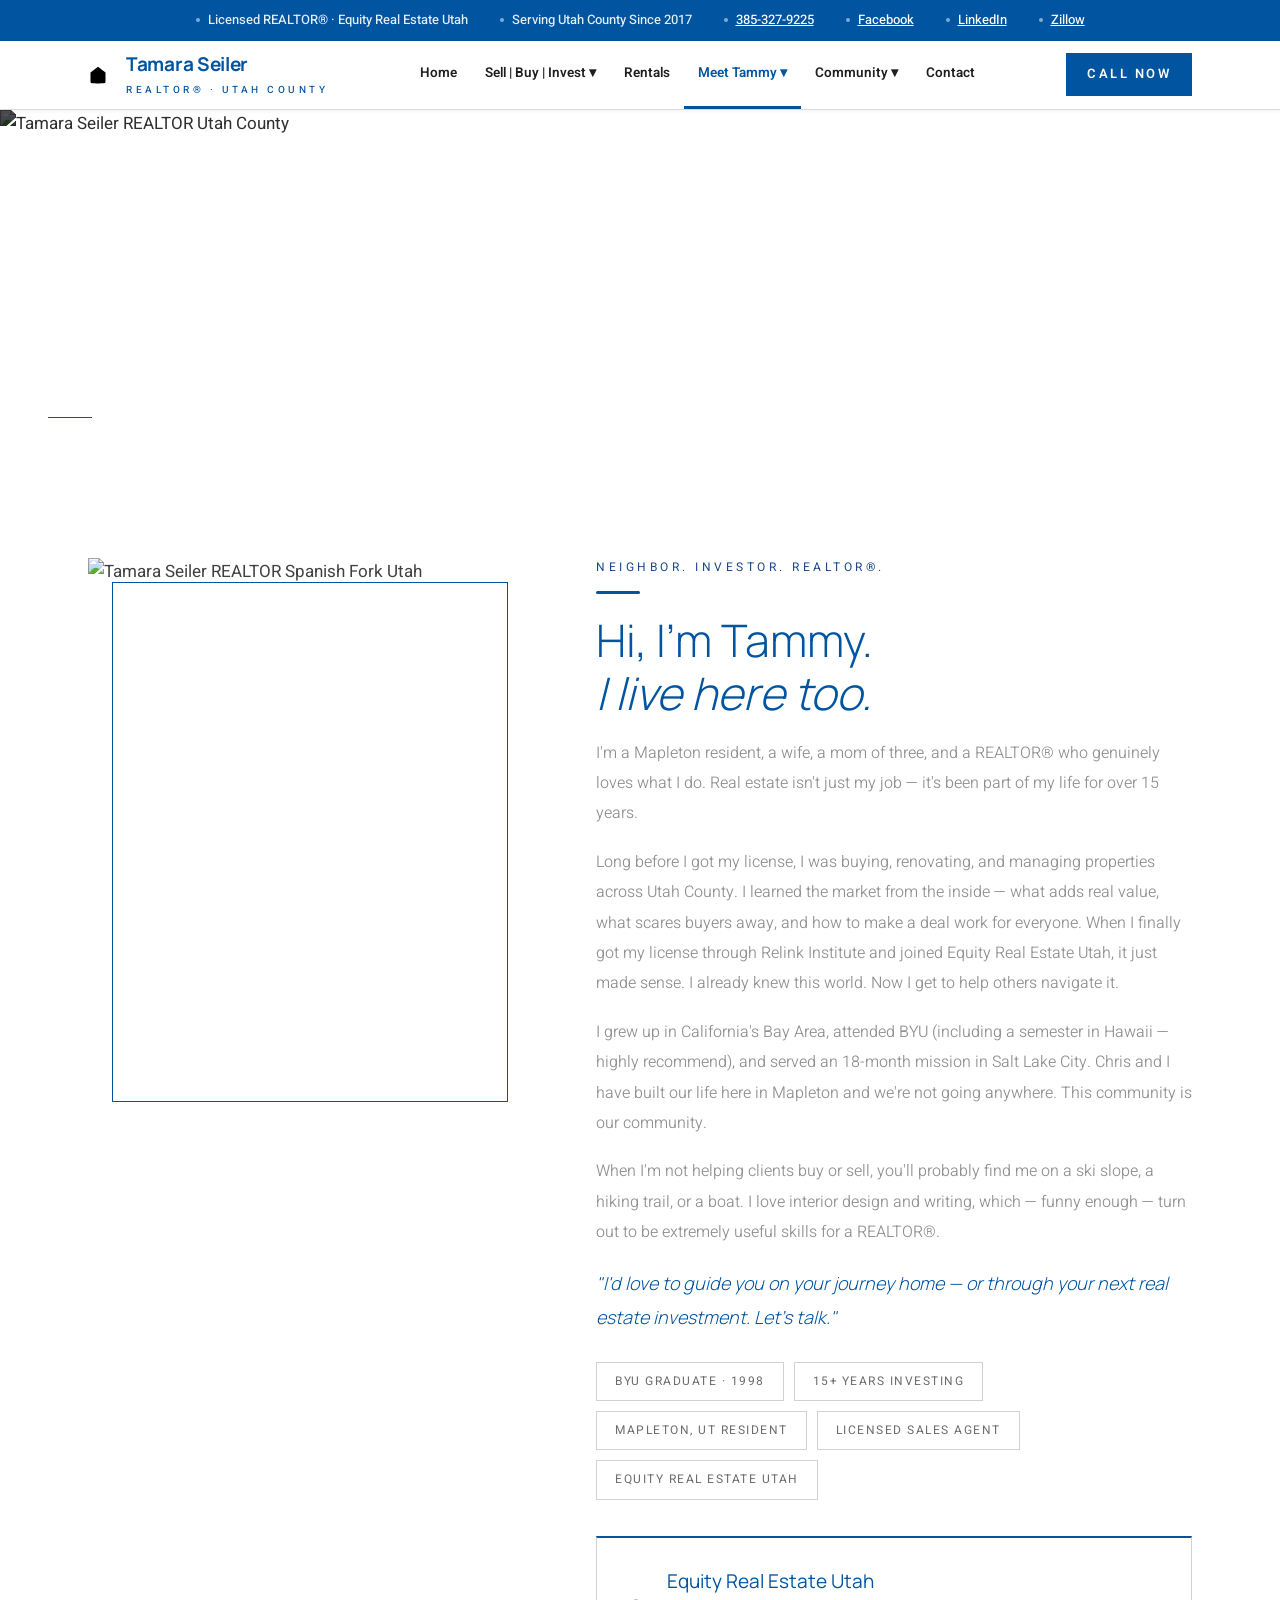
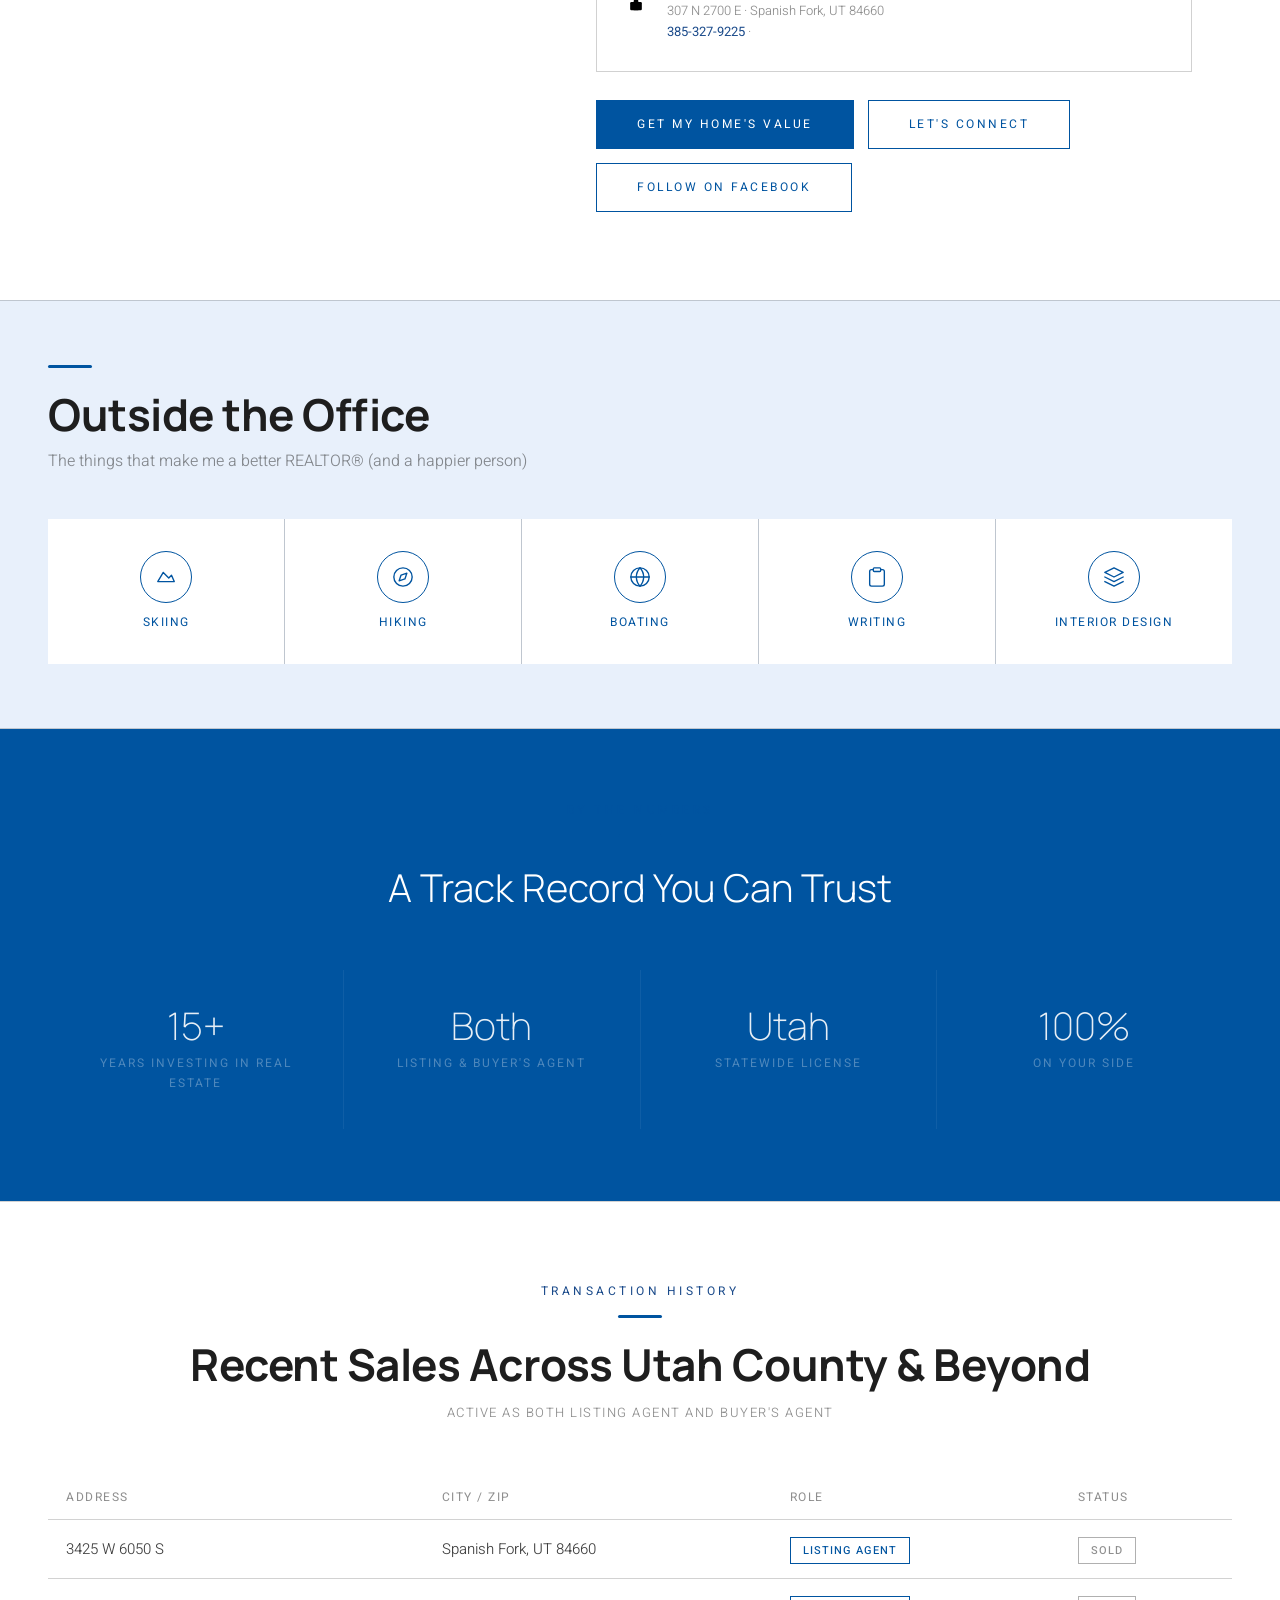
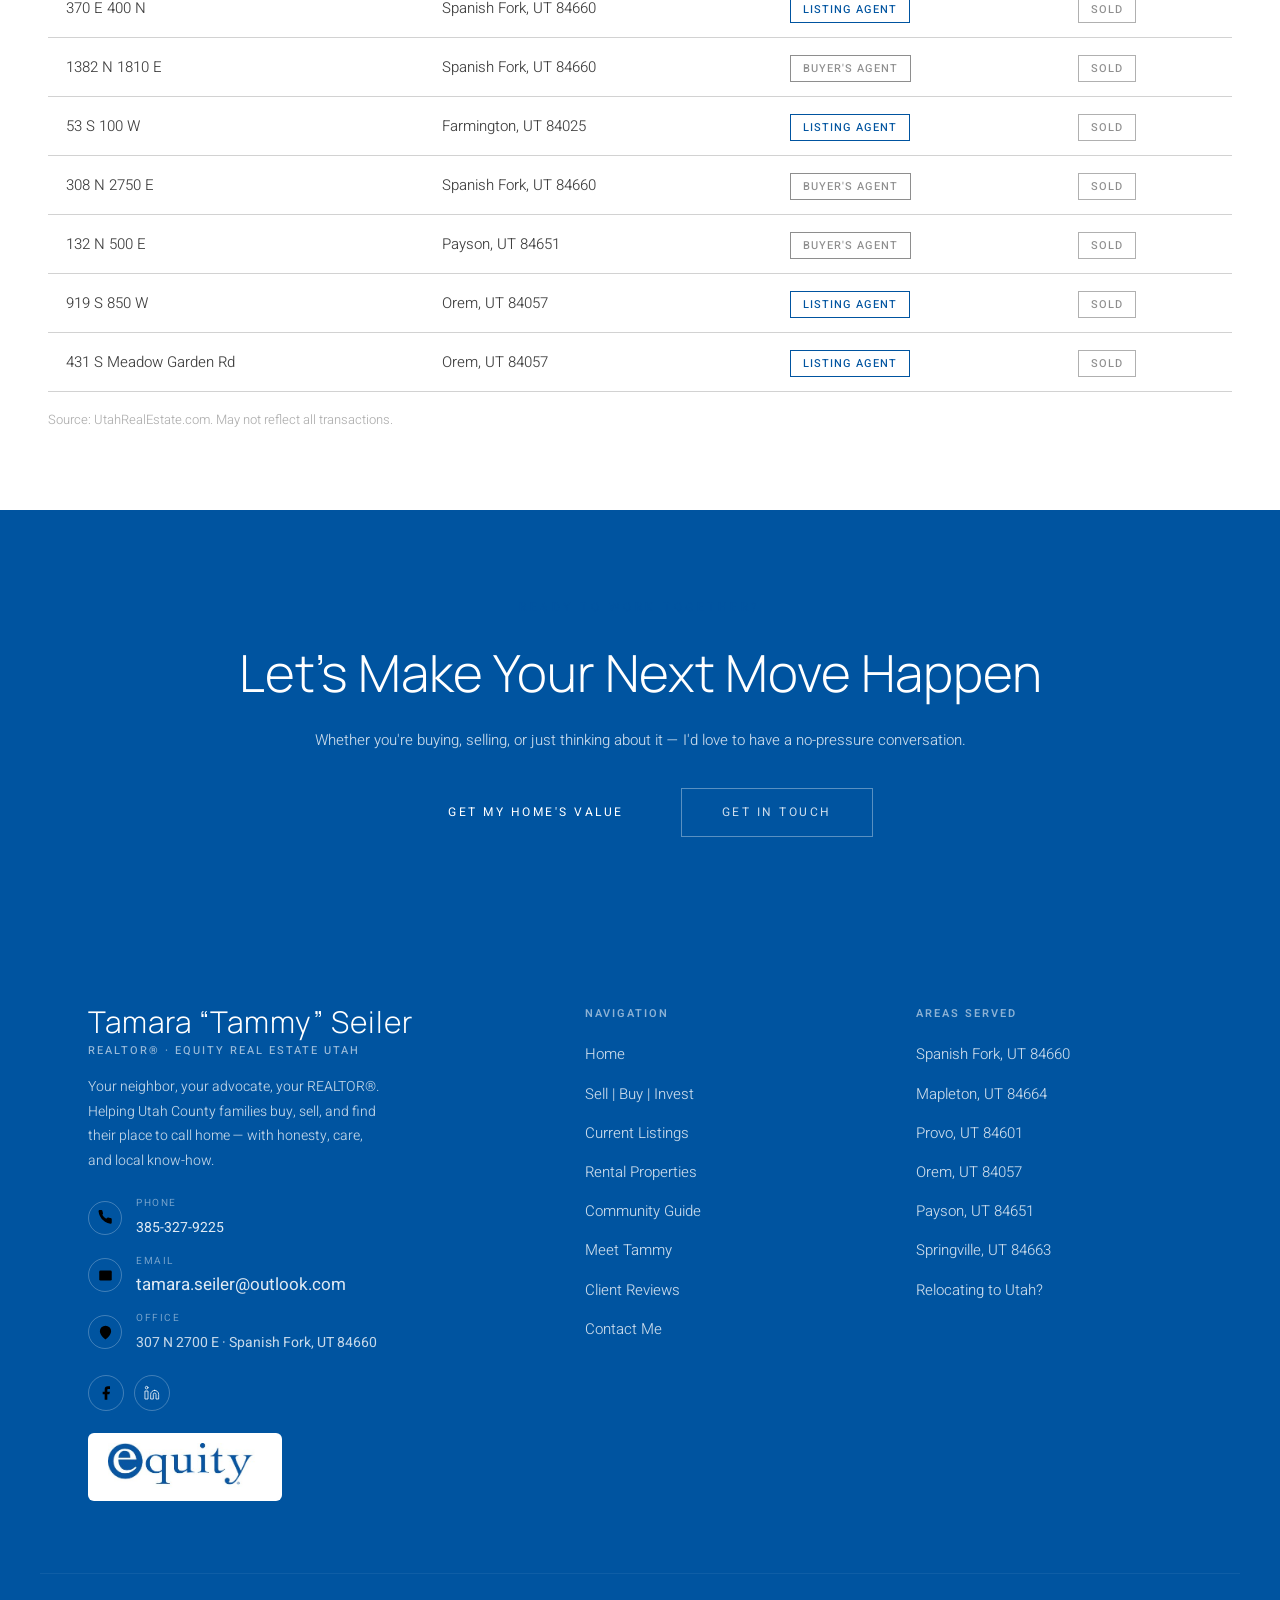
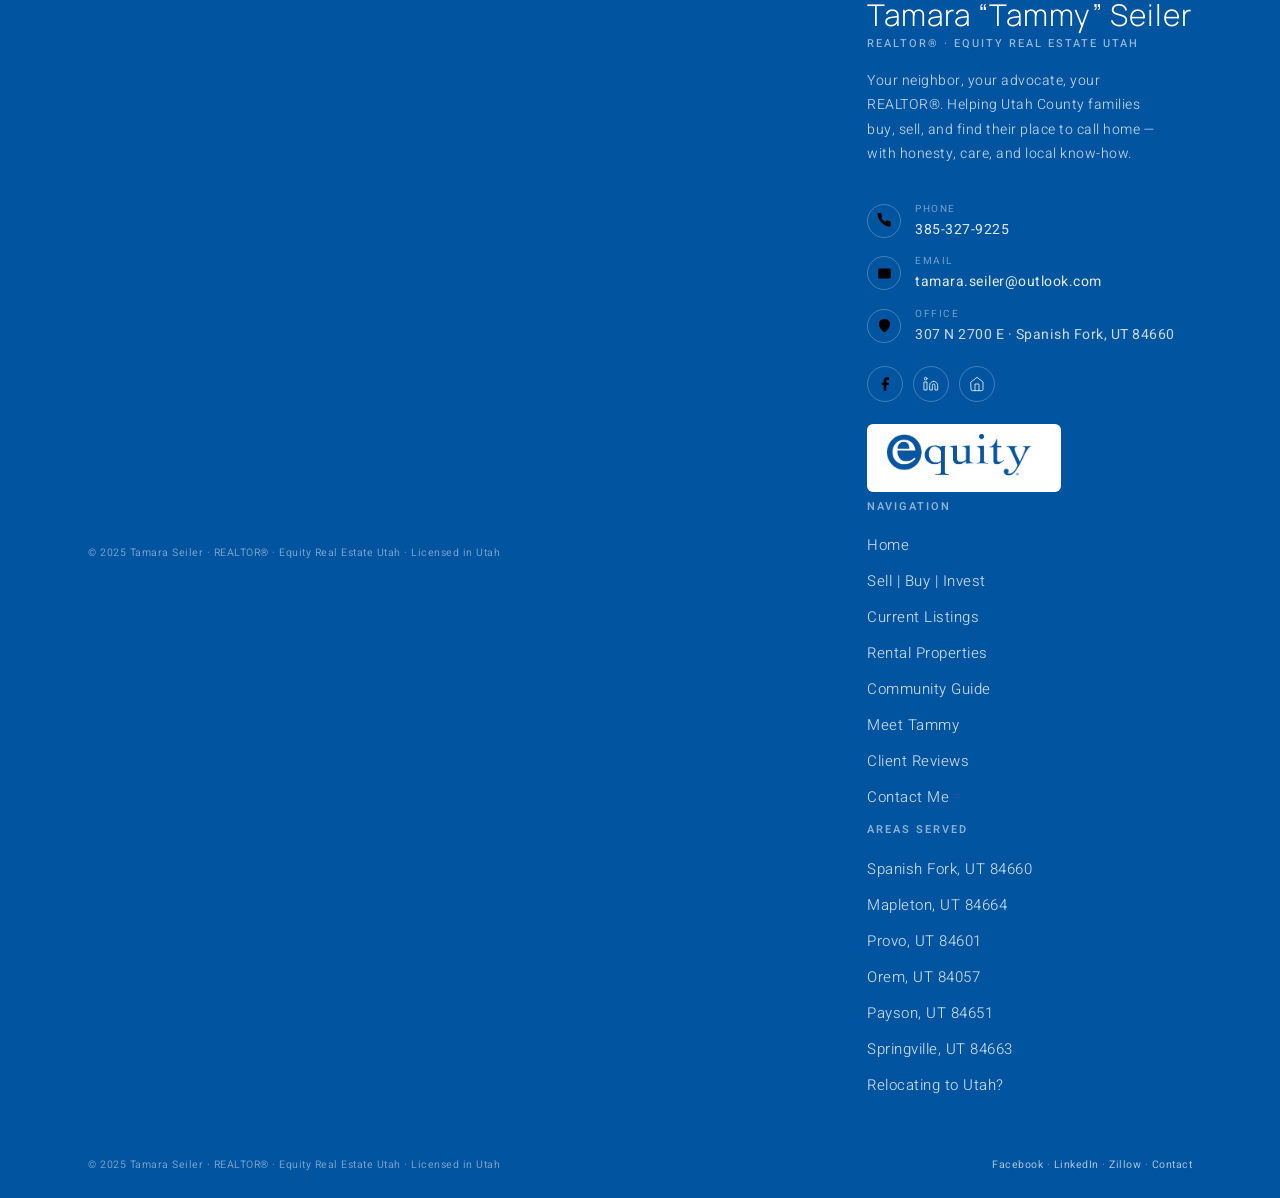
==== commit 5728e4f0: "Adding the latest fixes" ====
--- a/about.html
+++ b/about.html
@@ -3,8 +3,8 @@
 <head>
   <meta charset="UTF-8"/>
   <meta name="viewport" content="width=device-width, initial-scale=1.0"/>
-  <title>Meet Tammy Seiler | REALTOR® in Spanish Fork, Utah County</title>
-  <meta name="description" content="Meet Tamara 'Tammy' Seiler — Mapleton resident, REALTOR® with Equity Real Estate Utah, 15+ years real estate experience, and your neighbor in Utah County."/>
+  <title>Meet Tammy Seiler | REALTOR® in Mapleton & Spanish Fork, Utah County</title>
+  <meta name="description" content="Tamara "Tammy" Seiler is a Mapleton resident and REALTOR® with Equity Real Estate Utah. 15+ years investing in Utah County real estate. Licensed sales agent."/>
   <link rel="stylesheet" href="style.css"/>
   <style>
     .passion-band { background: var(--gold-pale); border-top: 1px solid var(--border); border-bottom: 1px solid var(--border); padding: 64px var(--gutter); }
@@ -38,49 +38,82 @@
       .sold-table tr { display: block; border-bottom: 1px solid var(--border); padding: 10px 0; }
     }
   </style>
+  <link rel="canonical" href="https://www.tammyseiler.com/about.html"/>
+<script type="application/ld+json">
+{
+  "@context": "https://schema.org",
+  "@type": "RealEstateAgent",
+  "name": "Tamara Seiler",
+  "alternateName": "Tammy Seiler",
+  "description": "Licensed REALTOR® serving Spanish Fork, Mapleton, Provo, and all of Utah County. Specializing in helping families buy and sell homes.",
+  "url": "https://www.tammyseiler.com",
+  "telephone": "+13853279225",
+  "email": "tamara.seiler@outlook.com",
+  "image": "https://static.wixstatic.com/media/86c47d_b4194c6c45da4a6fa59b21c5eb4eb479~mv2.jpg",
+  "address": {
+    "@type": "PostalAddress",
+    "streetAddress": "307 N 2700 E",
+    "addressLocality": "Spanish Fork",
+    "addressRegion": "UT",
+    "postalCode": "84660",
+    "addressCountry": "US"
+  },
+  "geo": {
+    "@type": "GeoCoordinates",
+    "latitude": 40.1150,
+    "longitude": -111.6549
+  },
+  "areaServed": [
+    {"@type": "City", "name": "Spanish Fork", "containedInPlace": {"@type": "State", "name": "Utah"}},
+    {"@type": "City", "name": "Mapleton", "containedInPlace": {"@type": "State", "name": "Utah"}},
+    {"@type": "City", "name": "Provo", "containedInPlace": {"@type": "State", "name": "Utah"}},
+    {"@type": "City", "name": "Springville", "containedInPlace": {"@type": "State", "name": "Utah"}},
+    {"@type": "City", "name": "American Fork", "containedInPlace": {"@type": "State", "name": "Utah"}},
+    {"@type": "City", "name": "Payson", "containedInPlace": {"@type": "State", "name": "Utah"}}
+  ],
+  "memberOf": {
+    "@type": "Organization",
+    "name": "Equity Real Estate Utah"
+  },
+  "sameAs": [
+    "https://www.facebook.com/tamara.utah.homes/",
+    "https://www.linkedin.com/in/tammy-seiler"
+  ]
+}
+</script>
+<meta property="og:image" content="https://static.wixstatic.com/media/86c47d_b4194c6c45da4a6fa59b21c5eb4eb479~mv2.jpg"/>
+  <meta property="og:url" content="https://www.tammyseiler.com/about.html"/>
 </head>
 <body>
 
 <div class="trust-bar">
-  <div class="tb-item"><span class="tb-dot"></span><span>Licensed REALTOR® · Equity Real Estate Utah</span></div>
-  <div class="tb-item"><span class="tb-dot"></span><span><span style="display:inline-flex;align-items:center;vertical-align:middle;"><svg width="14" height="14" viewBox="0 0 24 24"><path d="M22 16.92v3a2 2 0 01-2.18 2 19.79 19.79 0 01-8.63-3.07A19.5 19.5 0 013.07 9.5 19.79 19.79 0 01.86 2.18 2 2 0 012.18 0h3a2 2 0 012 1.72 12.84 12.84 0 00.7 2.81 2 2 0 01-.45 2.11L7.09 7.91a16 16 0 006 6l1.27-1.27a2 2 0 012.11-.45 12.84 12.84 0 002.81.7A2 2 0 0122 14.92v2.02z"/></svg></span> <a href="tel:3853279225">385-327-9225</a></span></div>
+  <div class="tb-item"><span class="tb-dot"></span><span>Licensed REALTOR&reg; &middot; Equity Real Estate Utah</span></div>
+  <div class="tb-item"><span class="tb-dot"></span><span>Serving Utah County Since 2017</span></div>
+  <div class="tb-item"><span class="tb-dot"></span><a href="tel:3853279225">385-327-9225</a></div>
   <div class="tb-item"><span class="tb-dot"></span><a href="https://www.facebook.com/tamara.utah.homes/" target="_blank" rel="noopener">Facebook</a></div>
+  <div class="tb-item"><span class="tb-dot"></span><a href="https://www.linkedin.com/in/tammy-seiler" target="_blank" rel="noopener">LinkedIn</a></div>
+  <div class="tb-item"><span class="tb-dot"></span><a href="https://www.zillow.com/profile/Tammys-Realty" target="_blank" rel="noopener">Zillow</a></div>
+</div>
+
+  
+  
 </div>
 
 <header>
   <div class="nav-inner">
     <a class="nav-brand" href="index.html">
       <span style="color:var(--equity-blue);display:flex;align-items:center;flex-shrink:0;"><svg width="20" height="20" viewBox="0 0 24 24"><path d="M3 9l9-7 9 7v11a2 2 0 01-2 2H5a2 2 0 01-2-2z"/><polyline points="9 22 9 12 15 12 15 22"/></svg></span>
-      <div style="margin-left:8px;">
-        <span class="brand-name">Tamara Seiler</span>
-        <span class="brand-sub">REALTOR&reg; &middot; Utah County</span>
-      </div>
+      <div style="margin-left:8px;"><span class="brand-name">Tamara Seiler</span><span class="brand-sub">REALTOR&reg; &middot; Utah County</span></div>
     </a>
     <ul class="nav-links">
       <li><a href="index.html">Home</a></li>
-      <li class="has-dropdown">
-        <a href="buy-sell-invest.html">Sell | Buy | Invest &#9662;</a>
-        <div class="dropdown">
-          <a href="buy-sell-invest.html#sell">Sell Your Home</a>
-          <a href="buy-sell-invest.html#buy">Buy a Home</a>
-          <a href="buy-sell-invest.html#invest">Invest</a>
-          <a href="featured-listings.html">Current Listings</a>
-        </div>
-      </li>
+      <li class="has-dropdown"><a href="buy-sell-invest.html">Sell | Buy | Invest &#9662;</a><div class="dropdown"><a href="buy-sell-invest.html#sell">Sell Your Home</a><a href="buy-sell-invest.html#buy">Buy a Home</a><a href="buy-sell-invest.html#invest">Invest</a><a href="featured-listings.html">Current Listings</a></div></li>
       <li><a href="rentals.html">Rentals</a></li>
-      <li class="has-dropdown">
-        <a href="about.html" class="active">Meet Tammy &#9662;</a>
-        <div class="dropdown">
-          <a href="about.html">About Tammy</a>
-          <a href="client-testimonials.html">Client Reviews</a>
-        </div>
-      </li>
-      <li><a href="community.html">Community</a></li>
+      <li class="has-dropdown"><a href="about.html" class="active">Meet Tammy &#9662;</a><div class="dropdown"><a href="about.html">About Tammy</a><a href="client-testimonials.html">Client Reviews</a></div></li>
+      <li class="has-dropdown"><a href="community.html">Community &#9662;</a><div class="dropdown"><a href="community.html#spanish-fork">Spanish Fork</a><a href="community.html#mapleton">Mapleton</a><a href="community.html#springville">Springville</a></div></li>
       <li><a href="contact.html">Contact</a></li>
     </ul>
-    <div class="nav-right">
-      <a href="tel:3853279225" class="btn btn-gold" style="padding:10px 20px;font-size:13px;font-weight:600;white-space:nowrap;">Call Now</a>
-    </div>
+    <div class="nav-right"><a href="tel:3853279225" class="btn btn-gold" style="padding:10px 20px;font-size:13px;font-weight:600;white-space:nowrap;">Call Now</a></div>
     <button class="hamburger" aria-label="Menu"><span></span><span></span><span></span></button>
   </div>
 </header>
@@ -130,7 +163,7 @@
             <div class="office-addr">
               307 N 2700 E · Spanish Fork, UT 84660<br/>
               <a href="tel:3853279225">385-327-9225</a> ·
-              <a href="mailto:tamara.seiler@outlook.com" style="color:rgba(255,255,255,0.88);font-size:14px;">tamara.seiler@outlook.com</a>
+              <a href="mailto:tamara.seiler@outlook.com" style="color:rgba(255,255,255,0.88);">tamara.seiler@outlook.com</a>
             </div>
           </div>
         </div>
@@ -196,8 +229,8 @@
         <tr><td>53 S 100 W</td><td>Farmington, UT 84025</td><td><span class="role-badge role-listing">Listing Agent</span></td><td><span class="pill-sold">Sold</span></td></tr>
         <tr><td>308 N 2750 E</td><td>Spanish Fork, UT 84660</td><td><span class="role-badge role-buyer">Buyer's Agent</span></td><td><span class="pill-sold">Sold</span></td></tr>
         <tr><td>132 N 500 E</td><td>Payson, UT 84651</td><td><span class="role-badge role-buyer">Buyer's Agent</span></td><td><span class="pill-sold">Sold</span></td></tr>
-        <tr><td>919 S 850 W</td><td>American Fork, UT 84003</td><td><span class="role-badge role-listing">Listing Agent</span></td><td><span class="pill-sold">Sold</span></td></tr>
-        <tr><td>431 S Meadow Garden Rd</td><td>American Fork, UT 84003</td><td><span class="role-badge role-listing">Listing Agent</span></td><td><span class="pill-sold">Sold</span></td></tr>
+        <tr><td>919 S 850 W</td><td>Orem, UT 84057</td><td><span class="role-badge role-listing">Listing Agent</span></td><td><span class="pill-sold">Sold</span></td></tr>
+        <tr><td>431 S Meadow Garden Rd</td><td>Orem, UT 84057</td><td><span class="role-badge role-listing">Listing Agent</span></td><td><span class="pill-sold">Sold</span></td></tr>
       </tbody>
     </table>
     <p style="font-size:13px;color:var(--stone-lt);margin-top:18px;font-weight:300;">Source: UtahRealEstate.com. May not reflect all transactions.</p>
@@ -216,33 +249,107 @@
 <footer>
   <div class="footer-top">
     <div class="footer-brand">
-      <div class="name">Tamara "Tammy" Seiler</div>
-      <div class="title">REALTOR® · Equity Real Estate Utah</div>
-      <p>Your neighbor, your advocate, your REALTOR®. Proudly serving Utah County families.</p>
-      <div style="margin-top:18px;display:flex;flex-direction:column;gap:8px;font-size:14px;color:rgba(255,255,255,0.45);">
-        <span><span style="display:inline-flex;align-items:center;vertical-align:middle;"><svg width="14" height="14" viewBox="0 0 24 24"><path d="M22 16.92v3a2 2 0 01-2.18 2 19.79 19.79 0 01-8.63-3.07A19.5 19.5 0 013.07 9.5 19.79 19.79 0 01.86 2.18 2 2 0 012.18 0h3a2 2 0 012 1.72 12.84 12.84 0 00.7 2.81 2 2 0 01-.45 2.11L7.09 7.91a16 16 0 006 6l1.27-1.27a2 2 0 012.11-.45 12.84 12.84 0 002.81.7A2 2 0 0122 14.92v2.02z"/></svg></span> <a href="tel:3853279225" style="color:var(--equity-blue);">385-327-9225</a></span>
-        <span><span style="display:inline-flex;align-items:center;vertical-align:middle;"><svg width="14" height="14" viewBox="0 0 24 24"><rect x="2" y="4" width="20" height="16" rx="2"/><path d="M2 7l10 7L22 7"/></svg></span> <a href="/cdn-cgi/l/email-protection#6d190c000c1f0c431e080401081f2d02181901020206430e0200" style="color:var(--equity-blue);"><span class="__cf_email__" data-cfemail="c4b0a5a9a5b6a5eab7a1ada8a1b684abb1b0a8ababafeaa7aba9">[email&#160;protected]</span></a></span>
-        <span><span style="display:inline-flex;align-items:center;vertical-align:middle;"><svg width="14" height="14" viewBox="0 0 24 24"><path d="M21 10c0 7-9 13-9 13s-9-6-9-13a9 9 0 0118 0z"/><circle cx="12" cy="10" r="3"/></svg></span> 307 N 2700 E · Spanish Fork, UT 84660</span>
-      </div>
-      <div class="footer-equity" style="margin-top:18px;"></div>
+      <div class="name">Tamara &ldquo;Tammy&rdquo; Seiler</div>
+      <div class="title">REALTOR&reg; &middot; Equity Real Estate Utah</div>
+      <p>Your neighbor, your advocate, your REALTOR&reg;. Helping Utah County families buy, sell, and find their place to call home &mdash; with honesty, care, and local know-how.</p>
+      <div style="margin-top:22px;display:flex;flex-direction:column;gap:12px;">
+        <div style="display:flex;align-items:center;gap:14px;"><span style="width:34px;height:34px;border:1px solid rgba(255,255,255,0.25);border-radius:50%;display:flex;align-items:center;justify-content:center;color:rgba(255,255,255,0.75);flex-shrink:0;"><svg width="15" height="15" viewBox="0 0 24 24"><path d="M22 16.92v3a2 2 0 01-2.18 2 19.79 19.79 0 01-8.63-3.07A19.5 19.5 0 013.07 9.5 19.79 19.79 0 01.86 2.18 2 2 0 012.18 0h3a2 2 0 012 1.72 12.84 12.84 0 00.7 2.81 2 2 0 01-.45 2.11L7.09 7.91a16 16 0 006 6l1.27-1.27a2 2 0 012.11-.45 12.84 12.84 0 002.81.7A2 2 0 0122 14.92v2.02z"/></svg></span><div><span style="display:block;font-size:10px;letter-spacing:1.5px;text-transform:uppercase;color:rgba(255,255,255,0.45);margin-bottom:2px;">Phone</span><a href="tel:3853279225" style="color:rgba(255,255,255,0.88);font-size:14px;">385-327-9225</a></div></div>
+        <div style="display:flex;align-items:center;gap:14px;"><span style="width:34px;height:34px;border:1px solid rgba(255,255,255,0.25);border-radius:50%;display:flex;align-items:center;justify-content:center;color:rgba(255,255,255,0.75);flex-shrink:0;"><svg width="15" height="15" viewBox="0 0 24 24"><rect x="2" y="4" width="20" height="16" rx="2"/><path d="M2 7l10 7L22 7"/></svg></span><div><span style="display:block;font-size:10px;letter-spacing:1.5px;text-transform:uppercase;color:rgba(255,255,255,0.45);margin-bottom:2px;">Email</span><a href="mailto:tamara.seiler@outlook.com" style="color:rgba(255,255,255,0.88);">tamara.seiler@outlook.com</a></div></div>
+        <div style="display:flex;align-items:center;gap:14px;"><span style="width:34px;height:34px;border:1px solid rgba(255,255,255,0.25);border-radius:50%;display:flex;align-items:center;justify-content:center;color:rgba(255,255,255,0.75);flex-shrink:0;"><svg width="15" height="15" viewBox="0 0 24 24"><path d="M21 10c0 7-9 13-9 13s-9-6-9-13a9 9 0 0118 0z"/><circle cx="12" cy="10" r="3"/></svg></span><div><span style="display:block;font-size:10px;letter-spacing:1.5px;text-transform:uppercase;color:rgba(255,255,255,0.45);margin-bottom:2px;">Office</span><span style="color:rgba(255,255,255,0.78);font-size:14px;">307 N 2700 E &middot; Spanish Fork, UT 84660</span></div></div>
+      </div>
+      <div style="margin-top:20px;display:flex;gap:10px;align-items:center;">
+        <a href="https://www.facebook.com/tamara.utah.homes/" target="_blank" rel="noopener" style="width:36px;height:36px;border:1px solid rgba(255,255,255,0.25);border-radius:50%;display:flex;align-items:center;justify-content:center;color:rgba(255,255,255,0.78);transition:all .2s;" title="Facebook"><svg width="16" height="16" viewBox="0 0 24 24"><path d="M18 2h-3a5 5 0 00-5 5v3H7v4h3v8h4v-8h3l1-4h-4V7a1 1 0 011-1h3z"/></svg></a>
+        <a href="https://www.linkedin.com/in/tammy-seiler" target="_blank" rel="noopener" style="width:36px;height:36px;border:1px solid rgba(255,255,255,0.25);border-radius:50%;display:flex;align-items:center;justify-content:center;color:rgba(255,255,255,0.78);transition:all .2s;" title="LinkedIn"><svg width="16" height="16" viewBox="0 0 24 24" fill="none" stroke="currentColor" stroke-width="1.5" stroke-linecap="round" stroke-linejoin="round"><path d="M16 8a6 6 0 016 6v7h-4v-7a2 2 0 00-2-2 2 2 0 00-2 2v7h-4v-7a6 6 0 016-6z"/><rect x="2" y="9" width="4" height="12"/><circle cx="4" cy="4" r="2"/></svg></a>
+      </div>
+      <div style="margin-top:22px;display:inline-block;background:#ffffff;padding:10px 20px;border-radius:6px;">
+        <img src="equity-logo.png" alt="Equity Real Estate" style="height:48px;width:auto;display:block;"/>
+      </div>
     </div>
     <div class="footer-col">
       <h4>Navigation</h4>
       <ul>
         <li><a href="index.html">Home</a></li>
-        <li><a href="buy-sell-invest.html">Sell Your Home</a></li>
-        <li><a href="featured-listings.html">Listings</a></li>
-        <li><a href="rentals.html">Rentals</a></li>
+        <li><a href="buy-sell-invest.html">Sell | Buy | Invest</a></li>
+        <li><a href="featured-listings.html">Current Listings</a></li>
+        <li><a href="rentals.html">Rental Properties</a></li>
+        <li><a href="community.html">Community Guide</a></li>
         <li><a href="about.html">Meet Tammy</a></li>
-        <li><a href="client-testimonials.html">Reviews</a></li>
-        <li><a href="contact.html">Contact</a></li>
+        <li><a href="client-testimonials.html">Client Reviews</a></li>
+        <li><a href="contact.html">Contact Me</a></li>
       </ul>
     </div>
     <div class="footer-col">
       <h4>Areas Served</h4>
       <ul>
-        <li><a href="contact.html?area=spanish-fork">Spanish Fork, UT 84660</a></li>
-        <li><a href="contact.html?area=mapleton">Mapleton, UT 84664</a></li>
-        <li><a href="contact.html?area=provo">Provo, UT</a></li>
-        <li><a href="contact.html?area=american-fork">American Fork, UT</a></li>
-        <li><a href="contact.html?area=payson">Payson, UT</a+        <li><a href="community.html#spanish-fork">Spanish Fork, UT 84660</a></li>
+        <li><a href="community.html#mapleton">Mapleton, UT 84664</a></li>
+        <li><a href="contact.html?area=provo">Provo, UT 84601</a></li>
+        <li><a href="contact.html?area=orem">Orem, UT 84057</a></li>
+        <li><a href="contact.html?area=payson">Payson, UT 84651</a></li>
+        <li><a href="community.html#springville">Springville, UT 84663</a></li>
+        <li><a href="contact.html?interest=relocation">Relocating to Utah?</a></li>
+      </ul>
+    </div>
+  </div>
+  <div class="footer-bottom">
+    <span>&copy; 2025 Tamara Seiler &middot; REALTOR&reg; &middot; Equity Real Estate Utah &middot; Licensed in Utah</span>
+    <span><a href="https://www.facebo
+<footer>
+  <div class="footer-top">
+    <div class="footer-brand">
+      <div class="name">Tamara &ldquo;Tammy&rdquo; Seiler</div>
+      <div class="title">REALTOR&reg; &middot; Equity Real Estate Utah</div>
+      <p>Your neighbor, your advocate, your REALTOR&reg;. Helping Utah County families buy, sell, and find their place to call home &mdash; with honesty, care, and local know-how.</p>
+      <div style="margin-top:22px;display:flex;flex-direction:column;gap:12px;">
+        <div style="display:flex;align-items:center;gap:14px;"><span style="width:34px;height:34px;border:1px solid rgba(255,255,255,0.25);border-radius:50%;display:flex;align-items:center;justify-content:center;color:rgba(255,255,255,0.75);flex-shrink:0;"><svg width="15" height="15" viewBox="0 0 24 24"><path d="M22 16.92v3a2 2 0 01-2.18 2 19.79 19.79 0 01-8.63-3.07A19.5 19.5 0 013.07 9.5 19.79 19.79 0 01.86 2.18 2 2 0 012.18 0h3a2 2 0 012 1.72 12.84 12.84 0 00.7 2.81 2 2 0 01-.45 2.11L7.09 7.91a16 16 0 006 6l1.27-1.27a2 2 0 012.11-.45 12.84 12.84 0 002.81.7A2 2 0 0122 14.92v2.02z"/></svg></span><div><span style="display:block;font-size:10px;letter-spacing:1.5px;text-transform:uppercase;color:rgba(255,255,255,0.45);margin-bottom:2px;">Phone</span><a href="tel:3853279225" style="color:rgba(255,255,255,0.88);font-size:14px;">385-327-9225</a></div></div>
+        <div style="display:flex;align-items:center;gap:14px;"><span style="width:34px;height:34px;border:1px solid rgba(255,255,255,0.25);border-radius:50%;display:flex;align-items:center;justify-content:center;color:rgba(255,255,255,0.75);flex-shrink:0;"><svg width="15" height="15" viewBox="0 0 24 24"><rect x="2" y="4" width="20" height="16" rx="2"/><path d="M2 7l10 7L22 7"/></svg></span><div><span style="display:block;font-size:10px;letter-spacing:1.5px;text-transform:uppercase;color:rgba(255,255,255,0.45);margin-bottom:2px;">Email</span><a href="mailto:tamara.seiler@outlook.com" style="color:rgba(255,255,255,0.88);font-size:14px;">tamara.seiler@outlook.com</a></div></div>
+        <div style="display:flex;align-items:center;gap:14px;"><span style="width:34px;height:34px;border:1px solid rgba(255,255,255,0.25);border-radius:50%;display:flex;align-items:center;justify-content:center;color:rgba(255,255,255,0.75);flex-shrink:0;"><svg width="15" height="15" viewBox="0 0 24 24"><path d="M21 10c0 7-9 13-9 13s-9-6-9-13a9 9 0 0118 0z"/><circle cx="12" cy="10" r="3"/></svg></span><div><span style="display:block;font-size:10px;letter-spacing:1.5px;text-transform:uppercase;color:rgba(255,255,255,0.45);margin-bottom:2px;">Office</span><span style="color:rgba(255,255,255,0.78);font-size:14px;">307 N 2700 E &middot; Spanish Fork, UT 84660</span></div></div>
+      </div>
+      <div style="margin-top:20px;display:flex;gap:10px;align-items:center;flex-wrap:wrap;">
+        <a href="https://www.facebook.com/tamara.utah.homes/" target="_blank" rel="noopener" style="width:36px;height:36px;border:1px solid rgba(255,255,255,0.25);border-radius:50%;display:flex;align-items:center;justify-content:center;color:rgba(255,255,255,0.78);transition:all .2s;" title="Facebook"><svg width="16" height="16" viewBox="0 0 24 24"><path d="M18 2h-3a5 5 0 00-5 5v3H7v4h3v8h4v-8h3l1-4h-4V7a1 1 0 011-1h3z"/></svg></a>
+        <a href="https://www.linkedin.com/in/tammy-seiler" target="_blank" rel="noopener" style="width:36px;height:36px;border:1px solid rgba(255,255,255,0.25);border-radius:50%;display:flex;align-items:center;justify-content:center;color:rgba(255,255,255,0.78);transition:all .2s;" title="LinkedIn"><svg width="16" height="16" viewBox="0 0 24 24" fill="none" stroke="currentColor" stroke-width="1.5" stroke-linecap="round" stroke-linejoin="round"><path d="M16 8a6 6 0 016 6v7h-4v-7a2 2 0 00-2-2 2 2 0 00-2 2v7h-4v-7a6 6 0 016-6z"/><rect x="2" y="9" width="4" height="12"/><circle cx="4" cy="4" r="2"/></svg></a>
+        <a href="https://www.zillow.com/profile/Tammys-Realty" target="_blank" rel="noopener" style="width:36px;height:36px;border:1px solid rgba(255,255,255,0.25);border-radius:50%;display:flex;align-items:center;justify-content:center;color:rgba(255,255,255,0.78);transition:all .2s;" title="Zillow Reviews"><svg width="16" height="16" viewBox="0 0 24 24" fill="none" stroke="currentColor" stroke-width="1.5" stroke-linecap="round" stroke-linejoin="round"><path d="M3 9l9-7 9 7v11a2 2 0 01-2 2H5a2 2 0 01-2-2z"/><polyline points="9 22 9 12 15 12 15 22"/></svg></a>
+      </div>
+      <div style="margin-top:22px;display:inline-block;background:#ffffff;padding:10px 20px;border-radius:6px;">
+        <img src="equity-logo.png" alt="Equity Real Estate" style="height:48px;width:auto;display:block;"/>
+      </div>
+    </div>
+    <div class="footer-col">
+      <h4>Navigation</h4>
+      <ul>
+        <li><a href="index.html">Home</a></li>
+        <li><a href="buy-sell-invest.html">Sell | Buy | Invest</a></li>
+        <li><a href="featured-listings.html">Current Listings</a></li>
+        <li><a href="rentals.html">Rental Properties</a></li>
+        <li><a href="community.html">Community Guide</a></li>
+        <li><a href="about.html">Meet Tammy</a></li>
+        <li><a href="client-testimonials.html">Client Reviews</a></li>
+        <li><a href="contact.html">Contact Me</a></li>
+      </ul>
+    </div>
+    <div class="footer-col">
+      <h4>Areas Served</h4>
+      <ul>
+        <li><a href="community.html#spanish-fork">Spanish Fork, UT 84660</a></li>
+        <li><a href="community.html#mapleton">Mapleton, UT 84664</a></li>
+        <li><a href="contact.html?area=provo">Provo, UT 84601</a></li>
+        <li><a href="contact.html?area=orem">Orem, UT 84057</a></li>
+        <li><a href="contact.html?area=payson">Payson, UT 84651</a></li>
+        <li><a href="community.html#springville">Springville, UT 84663</a></li>
+        <li><a href="contact.html?interest=relocation">Relocating to Utah?</a></li>
+      </ul>
+    </div>
+  </div>
+  <div class="footer-bottom">
+    <span>&copy; 2025 Tamara Seiler &middot; REALTOR&reg; &middot; Equity Real Estate Utah &middot; Licensed in Utah</span>
+    <span>
+      <a href="https://www.facebook.com/tamara.utah.homes/" target="_blank" rel="noopener">Facebook</a> &middot;
+      <a href="https://www.linkedin.com/in/tammy-seiler" target="_blank" rel="noopener">LinkedIn</a> &middot;
+      <a href="https://www.zillow.com/profile/Tammys-Realty" target="_blank" rel="noopener">Zillow</a> &middot;
+      <a href="contact.html">Contact</a>
+    </span>
+  </div>
+</footer>
+<script src="main.js"></script>
+</body>
+</html>
--- a/style.css
+++ b/style.css
@@ -185,7 +185,7 @@
   transition: background .15s, color .15s;
 }
 .dropdown a:last-child { border-bottom: none; }
-.dropdown a:hover { background: var(--gold-pale); color: var(--gold-dk); }
+.dropdown a:hover { background: var(--blue-pale); color: var(--equity-blue); }
 
 /* Nav right slot */
 .nav-right {
@@ -1057,6 +1057,7 @@
 
 /* ── TRUST BAR ── */
 .trust-bar {
+
   background: var(--equity-blue);
   color: rgba(255,255,255,0.9);
   padding: 10px var(--gutter);
@@ -1068,6 +1069,7 @@
   font-size: 13px;
   letter-spacing: 0;
   font-weight: 500;
+  overflow: hidden;
 }
 .trust-bar a { color: #fff; text-decoration: underline; transition: opacity .2s; }
 .trust-bar a:hover { opacity: 0.8; }
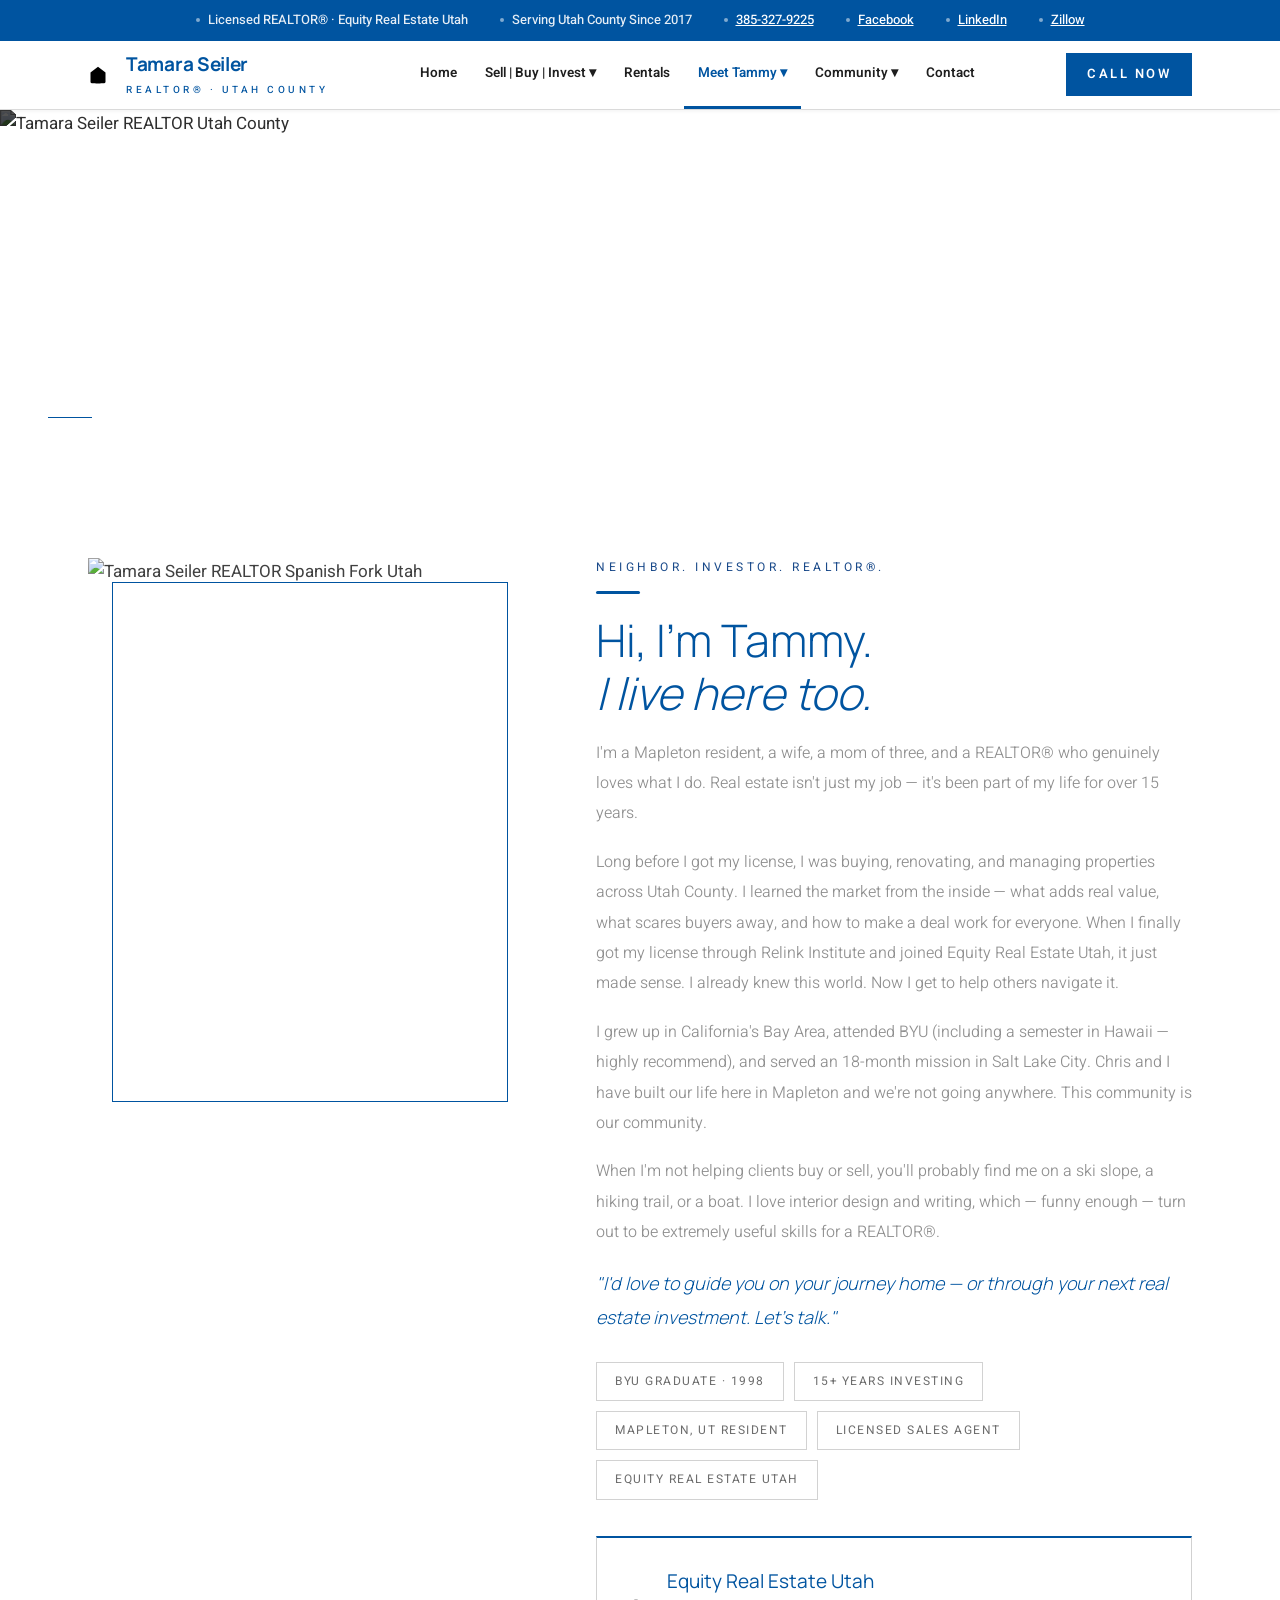
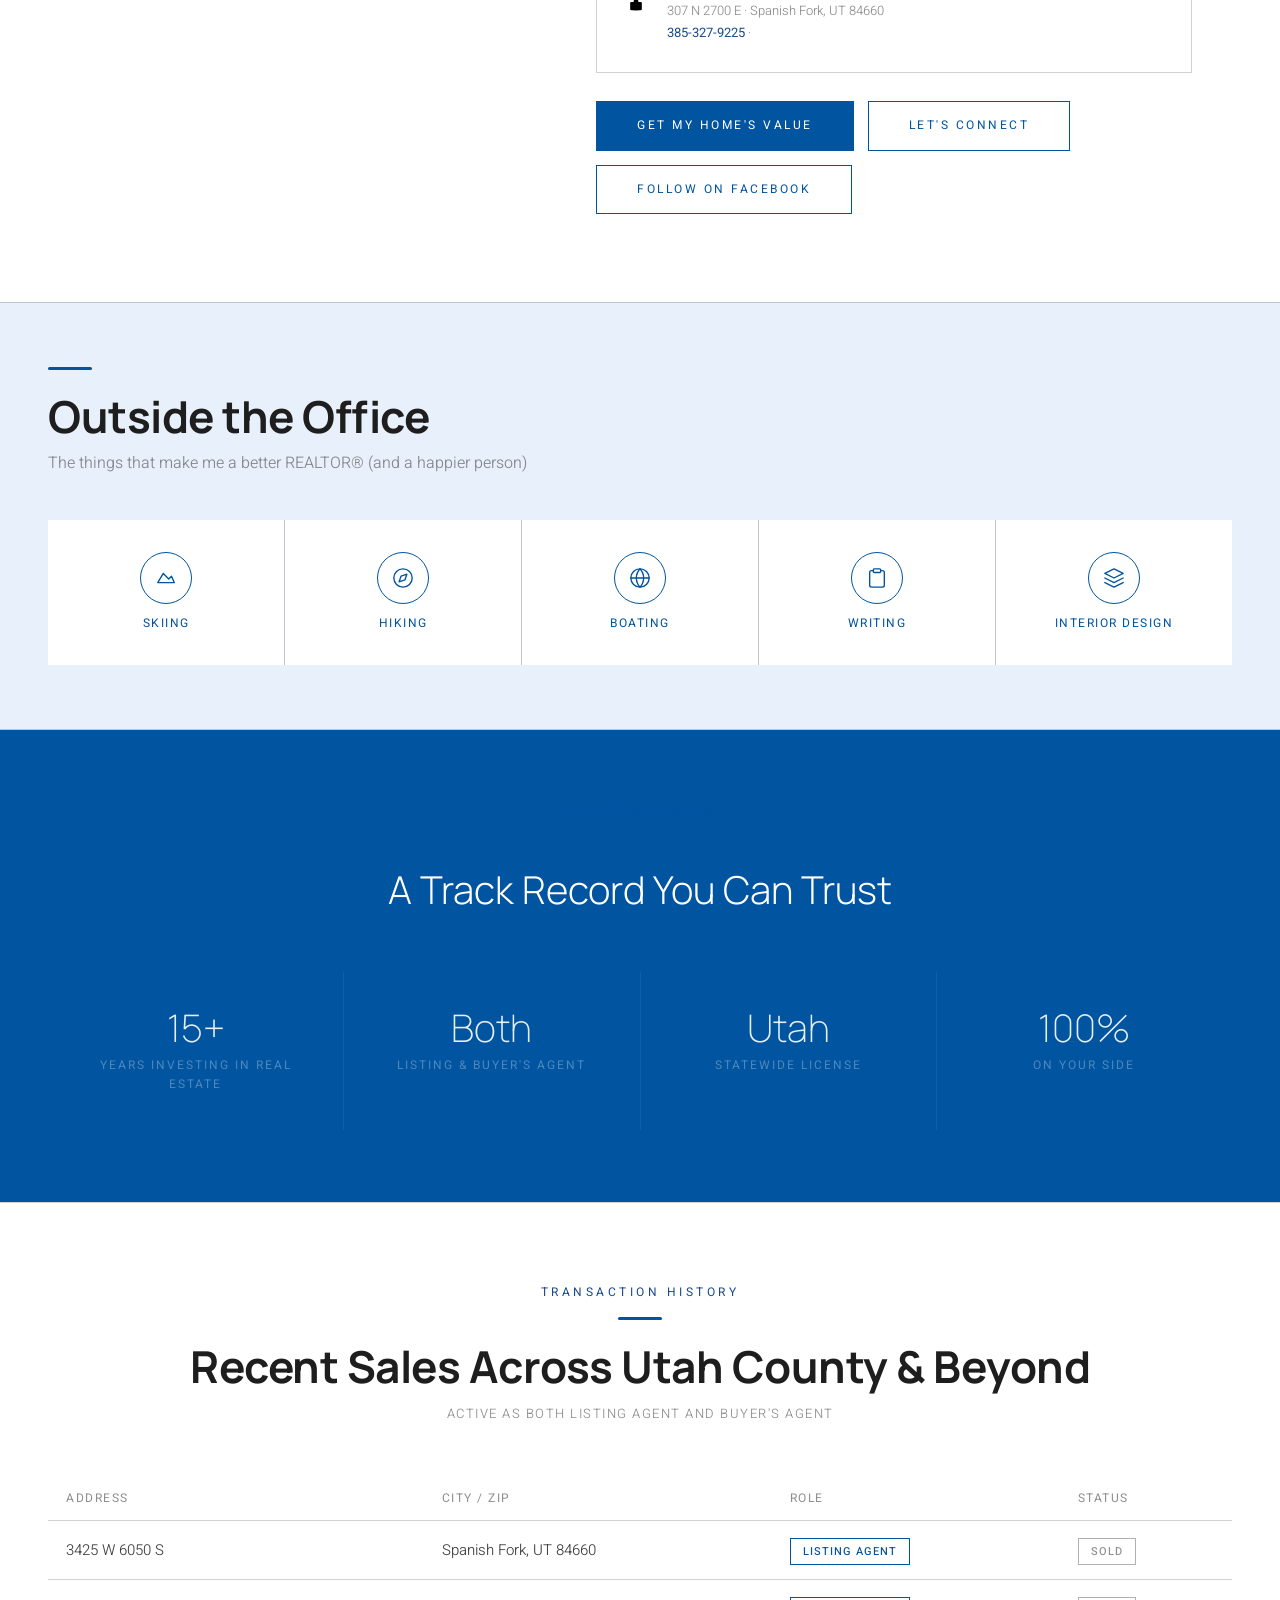
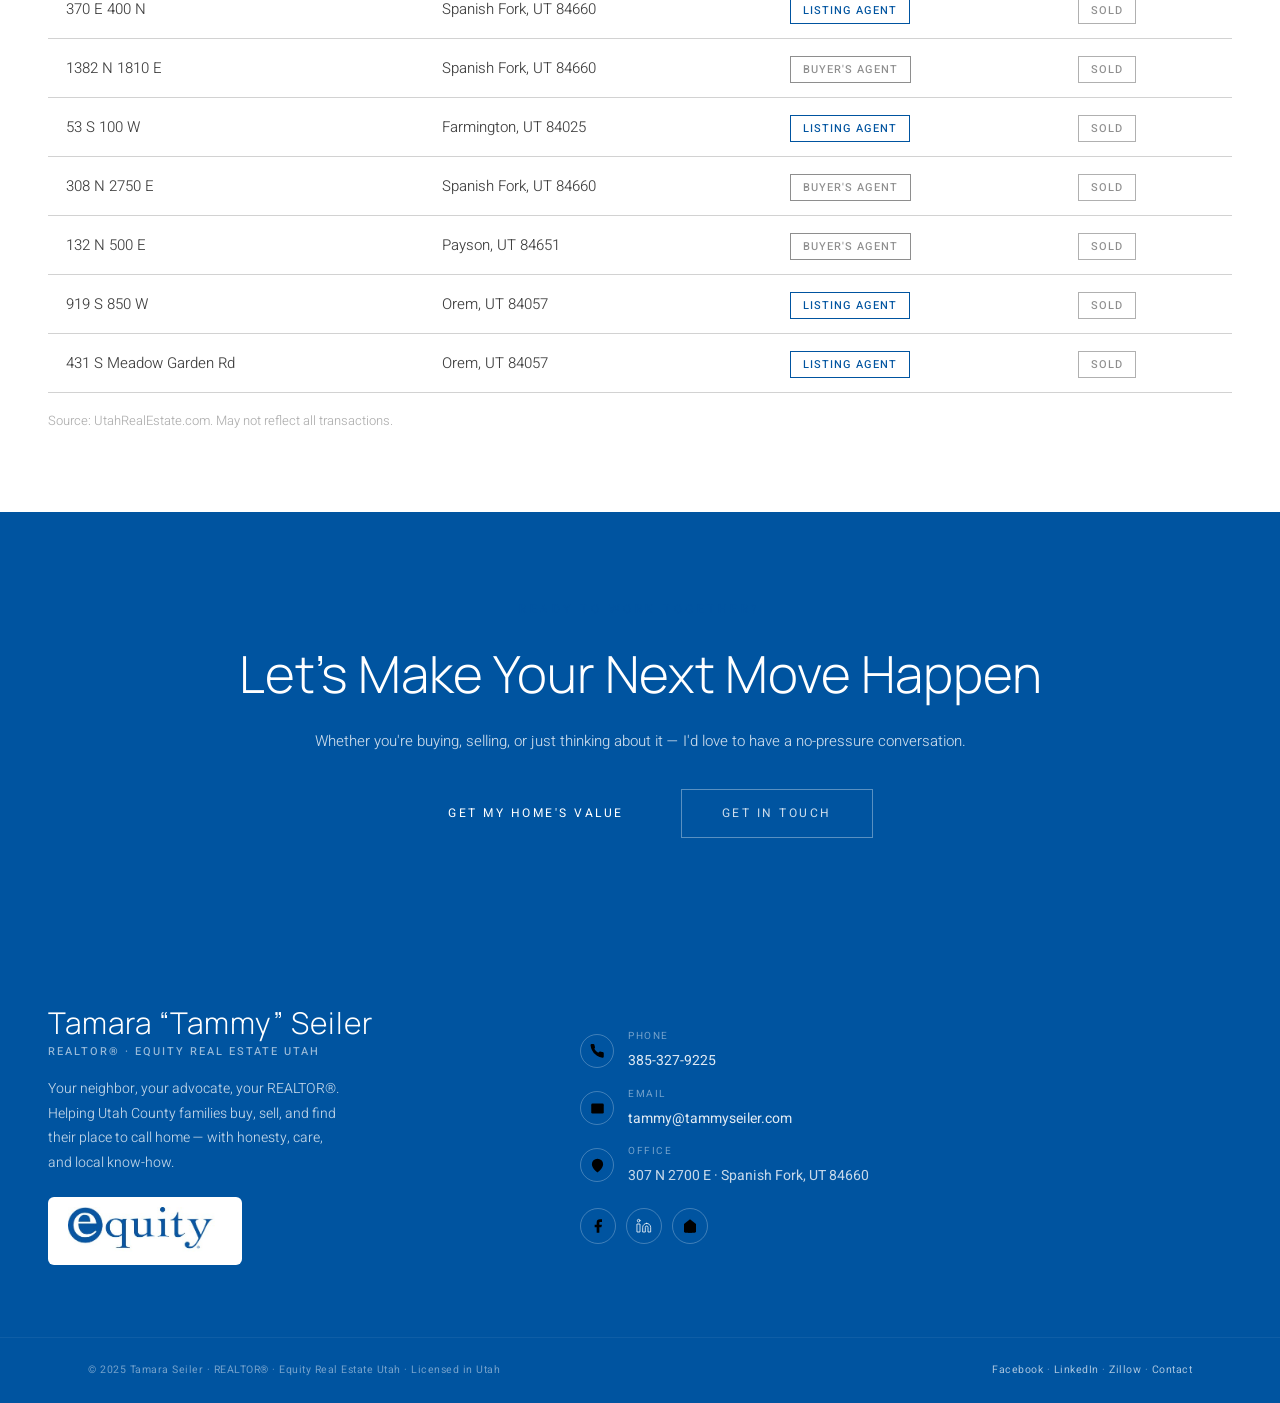
==== commit 5d1a81a9: "Added the ability to send emails on form submission" ====
--- a/about.html
+++ b/about.html
@@ -48,7 +48,7 @@
   "description": "Licensed REALTOR® serving Spanish Fork, Mapleton, Provo, and all of Utah County. Specializing in helping families buy and sell homes.",
   "url": "https://www.tammyseiler.com",
   "telephone": "+13853279225",
-  "email": "tamara.seiler@outlook.com",
+  "email": "tammy@tammyseiler.com",
   "image": "https://static.wixstatic.com/media/86c47d_b4194c6c45da4a6fa59b21c5eb4eb479~mv2.jpg",
   "address": {
     "@type": "PostalAddress",
@@ -86,270 +86,196 @@
 </head>
 <body>
 
-<div class="trust-bar">
-  <div class="tb-item"><span class="tb-dot"></span><span>Licensed REALTOR&reg; &middot; Equity Real Estate Utah</span></div>
-  <div class="tb-item"><span class="tb-dot"></span><span>Serving Utah County Since 2017</span></div>
-  <div class="tb-item"><span class="tb-dot"></span><a href="tel:3853279225">385-327-9225</a></div>
-  <div class="tb-item"><span class="tb-dot"></span><a href="https://www.facebook.com/tamara.utah.homes/" target="_blank" rel="noopener">Facebook</a></div>
-  <div class="tb-item"><span class="tb-dot"></span><a href="https://www.linkedin.com/in/tammy-seiler" target="_blank" rel="noopener">LinkedIn</a></div>
-  <div class="tb-item"><span class="tb-dot"></span><a href="https://www.zillow.com/profile/Tammys-Realty" target="_blank" rel="noopener">Zillow</a></div>
-</div>
-
-  
-  
-</div>
-
-<header>
-  <div class="nav-inner">
-    <a class="nav-brand" href="index.html">
-      <span style="color:var(--equity-blue);display:flex;align-items:center;flex-shrink:0;"><svg width="20" height="20" viewBox="0 0 24 24"><path d="M3 9l9-7 9 7v11a2 2 0 01-2 2H5a2 2 0 01-2-2z"/><polyline points="9 22 9 12 15 12 15 22"/></svg></span>
-      <div style="margin-left:8px;"><span class="brand-name">Tamara Seiler</span><span class="brand-sub">REALTOR&reg; &middot; Utah County</span></div>
-    </a>
-    <ul class="nav-links">
-      <li><a href="index.html">Home</a></li>
-      <li class="has-dropdown"><a href="buy-sell-invest.html">Sell | Buy | Invest &#9662;</a><div class="dropdown"><a href="buy-sell-invest.html#sell">Sell Your Home</a><a href="buy-sell-invest.html#buy">Buy a Home</a><a href="buy-sell-invest.html#invest">Invest</a><a href="featured-listings.html">Current Listings</a></div></li>
-      <li><a href="rentals.html">Rentals</a></li>
-      <li class="has-dropdown"><a href="about.html" class="active">Meet Tammy &#9662;</a><div class="dropdown"><a href="about.html">About Tammy</a><a href="client-testimonials.html">Client Reviews</a></div></li>
-      <li class="has-dropdown"><a href="community.html">Community &#9662;</a><div class="dropdown"><a href="community.html#spanish-fork">Spanish Fork</a><a href="community.html#mapleton">Mapleton</a><a href="community.html#springville">Springville</a></div></li>
-      <li><a href="contact.html">Contact</a></li>
-    </ul>
-    <div class="nav-right"><a href="tel:3853279225" class="btn btn-gold" style="padding:10px 20px;font-size:13px;font-weight:600;white-space:nowrap;">Call Now</a></div>
-    <button class="hamburger" aria-label="Menu"><span></span><span></span><span></span></button>
-  </div>
-</header>
-
-<section class="page-hero">
-  <img src="https://static.wixstatic.com/media/86c47d_dabee1b03b8c440eb480f25fbc8e8668~mv2.jpg" alt="Tamara Seiler REALTOR Utah County"/>
-  <div class="page-hero-content">
-    <span class="eyebrow">Your Utah County REALTOR®</span>
-    <h1>Meet Tammy</h1>
-    <div class="gold-bar"></div>
-  </div>
-</section>
-
-<main>
-  <div class="section">
-    <div class="about-grid">
-      <div class="about-photo">
-        <img src="https://static.wixstatic.com/media/86c47d_b4194c6c45da4a6fa59b21c5eb4eb479~mv2.jpg" alt="Tamara Seiler REALTOR Spanish Fork Utah"/>
-      </div>
-      <div class="about-text">
-        <span class="eyebrow">Neighbor. Investor. REALTOR®.</span>
-        <div class="gold-rule"></div>
-        <h2 style="font-family:var(--serif);font-size:clamp(30px,3.5vw,48px);font-weight:300;color:var(--ink);line-height:1.18;margin-bottom:18px;">Hi, I'm Tammy.<br/><em>I live here too.</em></h2>
-
-        <p>I'm a Mapleton resident, a wife, a mom of three, and a REALTOR® who genuinely loves what I do. Real estate isn't just my job — it's been part of my life for over 15 years.</p>
-
-        <p>Long before I got my license, I was buying, renovating, and managing properties across Utah County. I learned the market from the inside — what adds real value, what scares buyers away, and how to make a deal work for everyone. When I finally got my license through Relink Institute and joined Equity Real Estate Utah, it just made sense. I already knew this world. Now I get to help others navigate it.</p>
-
-        <p>I grew up in California's Bay Area, attended BYU (including a semester in Hawaii — highly recommend), and served an 18-month mission in Salt Lake City. Chris and I have built our life here in Mapleton and we're not going anywhere. This community is our community.</p>
-
-        <p>When I'm not helping clients buy or sell, you'll probably find me on a ski slope, a hiking trail, or a boat. I love interior design and writing, which — funny enough — turn out to be extremely useful skills for a REALTOR®.</p>
-
-        <p style="color:var(--equity-blue);font-style:italic;font-family:var(--serif);font-size:18px;font-weight:300;">"I'd love to guide you on your journey home — or through your next real estate investment. Let's talk."</p>
-
-        <div class="badge-row">
-          <span class="badge">BYU Graduate · 1998</span>
-          <span class="badge">15+ Years Investing</span>
-          <span class="badge">Mapleton, UT Resident</span>
-          <span class="badge">Licensed Sales Agent</span>
-          <span class="badge">Equity Real Estate Utah</span>
-        </div>
-
-        <div class="office-card">
-          <div class="office-icon"><span style="display:inline-flex;align-items:center;vertical-align:middle;"><svg width="14" height="14" viewBox="0 0 24 24"><rect x="2" y="7" width="20" height="14" rx="2"/><path d="M16 21V5a2 2 0 00-2-2h-4a2 2 0 00-2 2v16"/></svg></span></div>
-          <div>
-            <div class="office-name">Equity Real Estate Utah</div>
-            <div class="office-addr">
-              307 N 2700 E · Spanish Fork, UT 84660<br/>
-              <a href="tel:3853279225">385-327-9225</a> ·
-              <a href="mailto:tamara.seiler@outlook.com" style="color:rgba(255,255,255,0.88);">tamara.seiler@outlook.com</a>
-            </div>
-          </div>
-        </div>
-
-        <div style="margin-top:28px;display:flex;gap:14px;flex-wrap:wrap;">
-          <a href="buy-sell-invest.html" class="btn btn-gold">Get My Home's Value</a>
-          <a href="contact.html" class="btn btn-outline">Let's Connect</a>
-          <a href="https://www.facebook.com/tamara.utah.homes/" target="_blank" rel="noopener" class="btn btn-outline-gold">Follow on Facebook</a>
-        </div>
-      </div>
-    </div>
-  </div>
-</main>
-
-<!-- PASSIONS -->
-<div class="passion-band">
-  <div class="passion-inner">
-    <div class="gold-rule"></div>
-    <h2 class="section-title">Outside the Office</h2>
-    <p style="font-size:16px;color:var(--stone);font-weight:300;margin-top:8px;">The things that make me a better REALTOR® (and a happier person)</p>
-    <div class="passion-grid">
-      <div class="passion-item"><span class="passion-emoji" style="display:flex;justify-content:center;margin-bottom:10px;"><span class="lux-icon"><svg width="22" height="22" viewBox="0 0 24 24"><polygon points="3 17 9 7 15 13 18 10 21 17 3 17"/></svg></span></span><div class="passion-label">Skiing</div></div>
-      <div class="passion-item"><span class="passion-emoji" style="display:flex;justify-content:center;margin-bottom:10px;"><span class="lux-icon"><svg width="22" height="22" viewBox="0 0 24 24"><circle cx="12" cy="12" r="10"/><polygon points="16.24 7.76 14.12 14.12 7.76 16.24 9.88 9.88 16.24 7.76"/></svg></span></span><div class="passion-label">Hiking</div></div>
-      <div class="passion-item"><span class="passion-emoji" style="display:flex;justify-content:center;margin-bottom:10px;"><span class="lux-icon"><svg width="22" height="22" viewBox="0 0 24 24"><circle cx="12" cy="12" r="10"/><line x1="2" y1="12" x2="22" y2="12"/><path d="M12 2a15.3 15.3 0 014 10 15.3 15.3 0 01-4 10 15.3 15.3 0 01-4-10 15.3 15.3 0 014-10z"/></svg></span></span><div class="passion-label">Boating</div></div>
-      <div class="passion-item"><span class="passion-emoji" style="display:flex;justify-content:center;margin-bottom:10px;"><span class="lux-icon"><svg width="22" height="22" viewBox="0 0 24 24"><path d="M16 4h2a2 2 0 012 2v14a2 2 0 01-2 2H6a2 2 0 01-2-2V6a2 2 0 012-2h2"/><rect x="8" y="2" width="8" height="4" rx="1"/></svg></span></span><div class="passion-label">Writing</div></div>
-      <div class="passion-item"><span class="passion-emoji" style="display:flex;justify-content:center;margin-bottom:10px;"><span class="lux-icon"><svg width="22" height="22" viewBox="0 0 24 24"><polygon points="12 2 2 7 12 12 22 7 12 2"/><polyline points="2 17 12 22 22 17"/><polyline points="2 12 12 17 22 12"/></svg></span></span><div class="passion-label">Interior Design</div></div>
-    </div>
-  </div>
-</div>
-
-<!-- CREDENTIALS -->
-<div class="cred-band" aria-label="Track record">
-  <div class="cred-inner">
-    <div class="text-center">
-      <span class="eyebrow" style="color:var(--gold);">By the Numbers</span>
-      <div class="gold-rule center"></div>
-      <h2 style="font-family:var(--serif);font-size:clamp(28px,3vw,44px);font-weight:300;color:#fff;margin-bottom:8px;">A Track Record You Can Trust</h2>
-    </div>
-    <div class="cred-grid">
-      <div class="cred-item"><div class="cred-value">15+</div><div class="cred-label">Years Investing in Real Estate</div></div>
-      <div class="cred-item"><div class="cred-value">Both</div><div class="cred-label">Listing &amp; Buyer's Agent</div></div>
-      <div class="cred-item"><div class="cred-value">Utah</div><div class="cred-label">Statewide License</div></div>
-      <div class="cred-item"><div class="cred-value">100%</div><div class="cred-label">On Your Side</div></div>
-    </div>
-  </div>
-</div>
-
-<!-- TRANSACTION HISTORY -->
-<div class="sold-section">
-  <div class="sold-inner">
-    <div class="text-center">
-      <span class="eyebrow">Transaction History</span>
-      <div class="gold-rule center"></div>
-      <h2 class="section-title">Recent Sales Across Utah County &amp; Beyond</h2>
-      <p class="section-sub">Active as both listing agent and buyer's agent</p>
-    </div>
-    <table class="sold-table">
-      <thead><tr><th>Address</th><th>City / ZIP</th><th>Role</th><th>Status</th></tr></thead>
-      <tbody>
-        <tr><td>3425 W 6050 S</td><td>Spanish Fork, UT 84660</td><td><span class="role-badge role-listing">Listing Agent</span></td><td><span class="pill-sold">Sold</span></td></tr>
-        <tr><td>370 E 400 N</td><td>Spanish Fork, UT 84660</td><td><span class="role-badge role-listing">Listing Agent</span></td><td><span class="pill-sold">Sold</span></td></tr>
-        <tr><td>1382 N 1810 E</td><td>Spanish Fork, UT 84660</td><td><span class="role-badge role-buyer">Buyer's Agent</span></td><td><span class="pill-sold">Sold</span></td></tr>
-        <tr><td>53 S 100 W</td><td>Farmington, UT 84025</td><td><span class="role-badge role-listing">Listing Agent</span></td><td><span class="pill-sold">Sold</span></td></tr>
-        <tr><td>308 N 2750 E</td><td>Spanish Fork, UT 84660</td><td><span class="role-badge role-buyer">Buyer's Agent</span></td><td><span class="pill-sold">Sold</span></td></tr>
-        <tr><td>132 N 500 E</td><td>Payson, UT 84651</td><td><span class="role-badge role-buyer">Buyer's Agent</span></td><td><span class="pill-sold">Sold</span></td></tr>
-        <tr><td>919 S 850 W</td><td>Orem, UT 84057</td><td><span class="role-badge role-listing">Listing Agent</span></td><td><span class="pill-sold">Sold</span></td></tr>
-        <tr><td>431 S Meadow Garden Rd</td><td>Orem, UT 84057</td><td><span class="role-badge role-listing">Listing Agent</span></td><td><span class="pill-sold">Sold</span></td></tr>
-      </tbody>
-    </table>
-    <p style="font-size:13px;color:var(--stone-lt);margin-top:18px;font-weight:300;">Source: UtahRealEstate.com. May not reflect all transactions.</p>
-  </div>
-</div>
-
-<!-- CTA -->
-<div class="cta-ink" aria-label="Contact Tammy">
-  <span class="eyebrow">Ready to Work Together?</span>
-  <h2>Let's Make Your Next Move Happen</h2>
-  <p>Whether you're buying, selling, or just thinking about it — I'd love to have a no-pressure conversation.</p>
-  <a href="buy-sell-invest.html" class="btn btn-gold" style="margin-right:12px;">Get My Home's Value</a>
-  <a href="contact.html" class="btn btn-outline-light">Get In Touch</a>
-</div>
-
-<footer>
-  <div class="footer-top">
-    <div class="footer-brand">
-      <div class="name">Tamara &ldquo;Tammy&rdquo; Seiler</div>
-      <div class="title">REALTOR&reg; &middot; Equity Real Estate Utah</div>
-      <p>Your neighbor, your advocate, your REALTOR&reg;. Helping Utah County families buy, sell, and find their place to call home &mdash; with honesty, care, and local know-how.</p>
-      <div style="margin-top:22px;display:flex;flex-direction:column;gap:12px;">
-        <div style="display:flex;align-items:center;gap:14px;"><span style="width:34px;height:34px;border:1px solid rgba(255,255,255,0.25);border-radius:50%;display:flex;align-items:center;justify-content:center;color:rgba(255,255,255,0.75);flex-shrink:0;"><svg width="15" height="15" viewBox="0 0 24 24"><path d="M22 16.92v3a2 2 0 01-2.18 2 19.79 19.79 0 01-8.63-3.07A19.5 19.5 0 013.07 9.5 19.79 19.79 0 01.86 2.18 2 2 0 012.18 0h3a2 2 0 012 1.72 12.84 12.84 0 00.7 2.81 2 2 0 01-.45 2.11L7.09 7.91a16 16 0 006 6l1.27-1.27a2 2 0 012.11-.45 12.84 12.84 0 002.81.7A2 2 0 0122 14.92v2.02z"/></svg></span><div><span style="display:block;font-size:10px;letter-spacing:1.5px;text-transform:uppercase;color:rgba(255,255,255,0.45);margin-bottom:2px;">Phone</span><a href="tel:3853279225" style="color:rgba(255,255,255,0.88);font-size:14px;">385-327-9225</a></div></div>
-        <div style="display:flex;align-items:center;gap:14px;"><span style="width:34px;height:34px;border:1px solid rgba(255,255,255,0.25);border-radius:50%;display:flex;align-items:center;justify-content:center;color:rgba(255,255,255,0.75);flex-shrink:0;"><svg width="15" height="15" viewBox="0 0 24 24"><rect x="2" y="4" width="20" height="16" rx="2"/><path d="M2 7l10 7L22 7"/></svg></span><div><span style="display:block;font-size:10px;letter-spacing:1.5px;text-transform:uppercase;color:rgba(255,255,255,0.45);margin-bottom:2px;">Email</span><a href="mailto:tamara.seiler@outlook.com" style="color:rgba(255,255,255,0.88);">tamara.seiler@outlook.com</a></div></div>
-        <div style="display:flex;align-items:center;gap:14px;"><span style="width:34px;height:34px;border:1px solid rgba(255,255,255,0.25);border-radius:50%;display:flex;align-items:center;justify-content:center;color:rgba(255,255,255,0.75);flex-shrink:0;"><svg width="15" height="15" viewBox="0 0 24 24"><path d="M21 10c0 7-9 13-9 13s-9-6-9-13a9 9 0 0118 0z"/><circle cx="12" cy="10" r="3"/></svg></span><div><span style="display:block;font-size:10px;letter-spacing:1.5px;text-transform:uppercase;color:rgba(255,255,255,0.45);margin-bottom:2px;">Office</span><span style="color:rgba(255,255,255,0.78);font-size:14px;">307 N 2700 E &middot; Spanish Fork, UT 84660</span></div></div>
-      </div>
-      <div style="margin-top:20px;display:flex;gap:10px;align-items:center;">
-        <a href="https://www.facebook.com/tamara.utah.homes/" target="_blank" rel="noopener" style="width:36px;height:36px;border:1px solid rgba(255,255,255,0.25);border-radius:50%;display:flex;align-items:center;justify-content:center;color:rgba(255,255,255,0.78);transition:all .2s;" title="Facebook"><svg width="16" height="16" viewBox="0 0 24 24"><path d="M18 2h-3a5 5 0 00-5 5v3H7v4h3v8h4v-8h3l1-4h-4V7a1 1 0 011-1h3z"/></svg></a>
-        <a href="https://www.linkedin.com/in/tammy-seiler" target="_blank" rel="noopener" style="width:36px;height:36px;border:1px solid rgba(255,255,255,0.25);border-radius:50%;display:flex;align-items:center;justify-content:center;color:rgba(255,255,255,0.78);transition:all .2s;" title="LinkedIn"><svg width="16" height="16" viewBox="0 0 24 24" fill="none" stroke="currentColor" stroke-width="1.5" stroke-linecap="round" stroke-linejoin="round"><path d="M16 8a6 6 0 016 6v7h-4v-7a2 2 0 00-2-2 2 2 0 00-2 2v7h-4v-7a6 6 0 016-6z"/><rect x="2" y="9" width="4" height="12"/><circle cx="4" cy="4" r="2"/></svg></a>
-      </div>
-      <div style="margin-top:22px;display:inline-block;background:#ffffff;padding:10px 20px;border-radius:6px;">
-        <img src="equity-logo.png" alt="Equity Real Estate" style="height:48px;width:auto;display:block;"/>
-      </div>
-    </div>
-    <div class="footer-col">
-      <h4>Navigation</h4>
-      <ul>
-        <li><a href="index.html">Home</a></li>
-        <li><a href="buy-sell-invest.html">Sell | Buy | Invest</a></li>
-        <li><a href="featured-listings.html">Current Listings</a></li>
-        <li><a href="rentals.html">Rental Properties</a></li>
-        <li><a href="community.html">Community Guide</a></li>
-        <li><a href="about.html">Meet Tammy</a></li>
-        <li><a href="client-testimonials.html">Client Reviews</a></li>
-        <li><a href="contact.html">Contact Me</a></li>
-      </ul>
-    </div>
-    <div class="footer-col">
-      <h4>Areas Served</h4>
-      <ul>
-        <li><a href="community.html#spanish-fork">Spanish Fork, UT 84660</a></li>
-        <li><a href="community.html#mapleton">Mapleton, UT 84664</a></li>
-        <li><a href="contact.html?area=provo">Provo, UT 84601</a></li>
-        <li><a href="contact.html?area=orem">Orem, UT 84057</a></li>
-        <li><a href="contact.html?area=payson">Payson, UT 84651</a></li>
-        <li><a href="community.html#springville">Springville, UT 84663</a></li>
-        <li><a href="contact.html?interest=relocation">Relocating to Utah?</a></li>
-      </ul>
-    </div>
-  </div>
-  <div class="footer-bottom">
-    <span>&copy; 2025 Tamara Seiler &middot; REALTOR&reg; &middot; Equity Real Estate Utah &middot; Licensed in Utah</span>
-    <span><a href="https://www.facebo
-<footer>
-  <div class="footer-top">
-    <div class="footer-brand">
-      <div class="name">Tamara &ldquo;Tammy&rdquo; Seiler</div>
-      <div class="title">REALTOR&reg; &middot; Equity Real Estate Utah</div>
-      <p>Your neighbor, your advocate, your REALTOR&reg;. Helping Utah County families buy, sell, and find their place to call home &mdash; with honesty, care, and local know-how.</p>
-      <div style="margin-top:22px;display:flex;flex-direction:column;gap:12px;">
-        <div style="display:flex;align-items:center;gap:14px;"><span style="width:34px;height:34px;border:1px solid rgba(255,255,255,0.25);border-radius:50%;display:flex;align-items:center;justify-content:center;color:rgba(255,255,255,0.75);flex-shrink:0;"><svg width="15" height="15" viewBox="0 0 24 24"><path d="M22 16.92v3a2 2 0 01-2.18 2 19.79 19.79 0 01-8.63-3.07A19.5 19.5 0 013.07 9.5 19.79 19.79 0 01.86 2.18 2 2 0 012.18 0h3a2 2 0 012 1.72 12.84 12.84 0 00.7 2.81 2 2 0 01-.45 2.11L7.09 7.91a16 16 0 006 6l1.27-1.27a2 2 0 012.11-.45 12.84 12.84 0 002.81.7A2 2 0 0122 14.92v2.02z"/></svg></span><div><span style="display:block;font-size:10px;letter-spacing:1.5px;text-transform:uppercase;color:rgba(255,255,255,0.45);margin-bottom:2px;">Phone</span><a href="tel:3853279225" style="color:rgba(255,255,255,0.88);font-size:14px;">385-327-9225</a></div></div>
-        <div style="display:flex;align-items:center;gap:14px;"><span style="width:34px;height:34px;border:1px solid rgba(255,255,255,0.25);border-radius:50%;display:flex;align-items:center;justify-content:center;color:rgba(255,255,255,0.75);flex-shrink:0;"><svg width="15" height="15" viewBox="0 0 24 24"><rect x="2" y="4" width="20" height="16" rx="2"/><path d="M2 7l10 7L22 7"/></svg></span><div><span style="display:block;font-size:10px;letter-spacing:1.5px;text-transform:uppercase;color:rgba(255,255,255,0.45);margin-bottom:2px;">Email</span><a href="mailto:tamara.seiler@outlook.com" style="color:rgba(255,255,255,0.88);font-size:14px;">tamara.seiler@outlook.com</a></div></div>
-        <div style="display:flex;align-items:center;gap:14px;"><span style="width:34px;height:34px;border:1px solid rgba(255,255,255,0.25);border-radius:50%;display:flex;align-items:center;justify-content:center;color:rgba(255,255,255,0.75);flex-shrink:0;"><svg width="15" height="15" viewBox="0 0 24 24"><path d="M21 10c0 7-9 13-9 13s-9-6-9-13a9 9 0 0118 0z"/><circle cx="12" cy="10" r="3"/></svg></span><div><span style="display:block;font-size:10px;letter-spacing:1.5px;text-transform:uppercase;color:rgba(255,255,255,0.45);margin-bottom:2px;">Office</span><span style="color:rgba(255,255,255,0.78);font-size:14px;">307 N 2700 E &middot; Spanish Fork, UT 84660</span></div></div>
-      </div>
-      <div style="margin-top:20px;display:flex;gap:10px;align-items:center;flex-wrap:wrap;">
-        <a href="https://www.facebook.com/tamara.utah.homes/" target="_blank" rel="noopener" style="width:36px;height:36px;border:1px solid rgba(255,255,255,0.25);border-radius:50%;display:flex;align-items:center;justify-content:center;color:rgba(255,255,255,0.78);transition:all .2s;" title="Facebook"><svg width="16" height="16" viewBox="0 0 24 24"><path d="M18 2h-3a5 5 0 00-5 5v3H7v4h3v8h4v-8h3l1-4h-4V7a1 1 0 011-1h3z"/></svg></a>
-        <a href="https://www.linkedin.com/in/tammy-seiler" target="_blank" rel="noopener" style="width:36px;height:36px;border:1px solid rgba(255,255,255,0.25);border-radius:50%;display:flex;align-items:center;justify-content:center;color:rgba(255,255,255,0.78);transition:all .2s;" title="LinkedIn"><svg width="16" height="16" viewBox="0 0 24 24" fill="none" stroke="currentColor" stroke-width="1.5" stroke-linecap="round" stroke-linejoin="round"><path d="M16 8a6 6 0 016 6v7h-4v-7a2 2 0 00-2-2 2 2 0 00-2 2v7h-4v-7a6 6 0 016-6z"/><rect x="2" y="9" width="4" height="12"/><circle cx="4" cy="4" r="2"/></svg></a>
-        <a href="https://www.zillow.com/profile/Tammys-Realty" target="_blank" rel="noopener" style="width:36px;height:36px;border:1px solid rgba(255,255,255,0.25);border-radius:50%;display:flex;align-items:center;justify-content:center;color:rgba(255,255,255,0.78);transition:all .2s;" title="Zillow Reviews"><svg width="16" height="16" viewBox="0 0 24 24" fill="none" stroke="currentColor" stroke-width="1.5" stroke-linecap="round" stroke-linejoin="round"><path d="M3 9l9-7 9 7v11a2 2 0 01-2 2H5a2 2 0 01-2-2z"/><polyline points="9 22 9 12 15 12 15 22"/></svg></a>
-      </div>
-      <div style="margin-top:22px;display:inline-block;background:#ffffff;padding:10px 20px;border-radius:6px;">
-        <img src="equity-logo.png" alt="Equity Real Estate" style="height:48px;width:auto;display:block;"/>
-      </div>
-    </div>
-    <div class="footer-col">
-      <h4>Navigation</h4>
-      <ul>
-        <li><a href="index.html">Home</a></li>
-        <li><a href="buy-sell-invest.html">Sell | Buy | Invest</a></li>
-        <li><a href="featured-listings.html">Current Listings</a></li>
-        <li><a href="rentals.html">Rental Properties</a></li>
-        <li><a href="community.html">Community Guide</a></li>
-        <li><a href="about.html">Meet Tammy</a></li>
-        <li><a href="client-testimonials.html">Client Reviews</a></li>
-        <li><a href="contact.html">Contact Me</a></li>
-      </ul>
-    </div>
-    <div class="footer-col">
-      <h4>Areas Served</h4>
-      <ul>
-        <li><a href="community.html#spanish-fork">Spanish Fork, UT 84660</a></li>
-        <li><a href="community.html#mapleton">Mapleton, UT 84664</a></li>
-        <li><a href="contact.html?area=provo">Provo, UT 84601</a></li>
-        <li><a href="contact.html?area=orem">Orem, UT 84057</a></li>
-        <li><a href="contact.html?area=payson">Payson, UT 84651</a></li>
-        <li><a href="community.html#springville">Springville, UT 84663</a></li>
-        <li><a href="contact.html?interest=relocation">Relocating to Utah?</a></li>
-      </ul>
-    </div>
-  </div>
-  <div class="footer-bottom">
-    <span>&copy; 2025 Tamara Seiler &middot; REALTOR&reg; &middot; Equity Real Estate Utah &middot; Licensed in Utah</span>
-    <span>
-      <a href="https://www.facebook.com/tamara.utah.homes/" target="_blank" rel="noopener">Facebook</a> &middot;
-      <a href="https://www.linkedin.com/in/tammy-seiler" target="_blank" rel="noopener">LinkedIn</a> &middot;
-      <a href="https://www.zillow.com/profile/Tammys-Realty" target="_blank" rel="noopener">Zillow</a> &middot;
-      <a href="contact.html">Contact</a>
-    </span>
-  </div>
-</footer>
-<script src="main.js"></script>
+    <div class="trust-bar">
+        <div class="tb-item"><span class="tb-dot"></span><span>Licensed REALTOR&reg; &middot; Equity Real Estate Utah</span></div>
+        <div class="tb-item"><span class="tb-dot"></span><span>Serving Utah County Since 2017</span></div>
+        <div class="tb-item"><span class="tb-dot"></span><a href="tel:3853279225">385-327-9225</a></div>
+        <div class="tb-item"><span class="tb-dot"></span><a href="https://www.facebook.com/tamara.utah.homes/" target="_blank" rel="noopener">Facebook</a></div>
+        <div class="tb-item"><span class="tb-dot"></span><a href="https://www.linkedin.com/in/tammy-seiler" target="_blank" rel="noopener">LinkedIn</a></div>
+        <div class="tb-item"><span class="tb-dot"></span><a href="https://www.zillow.com/profile/Tammys-Realty" target="_blank" rel="noopener">Zillow</a></div>
+    </div>
+    </div>
+
+    <header>
+        <div class="nav-inner">
+            <a class="nav-brand" href="index.html">
+                <span style="color:var(--equity-blue);display:flex;align-items:center;flex-shrink:0;"><svg width="20" height="20" viewBox="0 0 24 24"><path d="M3 9l9-7 9 7v11a2 2 0 01-2 2H5a2 2 0 01-2-2z" /><polyline points="9 22 9 12 15 12 15 22" /></svg></span>
+                <div style="margin-left:8px;"><span class="brand-name">Tamara Seiler</span><span class="brand-sub">REALTOR&reg; &middot; Utah County</span></div>
+            </a>
+            <ul class="nav-links">
+                <li><a href="index.html">Home</a></li>
+                <li class="has-dropdown"><a href="buy-sell-invest.html">Sell | Buy | Invest &#9662;</a><div class="dropdown"><a href="buy-sell-invest.html#sell">Sell Your Home</a><a href="buy-sell-invest.html#buy">Buy a Home</a><a href="buy-sell-invest.html#invest">Invest</a><a href="featured-listings.html">Current Listings</a></div></li>
+                <li><a href="rentals.html">Rentals</a></li>
+                <li class="has-dropdown"><a href="about.html" class="active">Meet Tammy &#9662;</a><div class="dropdown"><a href="about.html">About Tammy</a><a href="client-testimonials.html">Client Reviews</a></div></li>
+                <li class="has-dropdown"><a href="community.html">Community &#9662;</a><div class="dropdown"><a href="community.html#spanish-fork">Spanish Fork</a><a href="community.html#mapleton">Mapleton</a><a href="community.html#springville">Springville</a></div></li>
+                <li><a href="contact.html">Contact</a></li>
+            </ul>
+            <div class="nav-right"><a href="tel:3853279225" class="btn btn-gold" style="padding:10px 20px;font-size:13px;font-weight:600;white-space:nowrap;">Call Now</a></div>
+            <button class="hamburger" aria-label="Menu"><span></span><span></span><span></span></button>
+        </div>
+    </header>
+
+    <section class="page-hero">
+        <img src="https://static.wixstatic.com/media/86c47d_dabee1b03b8c440eb480f25fbc8e8668~mv2.jpg" alt="Tamara Seiler REALTOR Utah County" />
+        <div class="page-hero-content">
+            <span class="eyebrow">Your Utah County REALTOR®</span>
+            <h1>Meet Tammy</h1>
+            <div class="gold-bar"></div>
+        </div>
+    </section>
+
+    <main>
+        <div class="section">
+            <div class="about-grid">
+                <div class="about-photo">
+                    <img src="https://static.wixstatic.com/media/86c47d_b4194c6c45da4a6fa59b21c5eb4eb479~mv2.jpg" alt="Tamara Seiler REALTOR Spanish Fork Utah" />
+                </div>
+                <div class="about-text">
+                    <span class="eyebrow">Neighbor. Investor. REALTOR®.</span>
+                    <div class="gold-rule"></div>
+                    <h2 style="font-family:var(--serif);font-size:clamp(30px,3.5vw,48px);font-weight:300;color:var(--ink);line-height:1.18;margin-bottom:18px;">Hi, I'm Tammy.<br /><em>I live here too.</em></h2>
+
+                    <p>I'm a Mapleton resident, a wife, a mom of three, and a REALTOR® who genuinely loves what I do. Real estate isn't just my job — it's been part of my life for over 15 years.</p>
+
+                    <p>Long before I got my license, I was buying, renovating, and managing properties across Utah County. I learned the market from the inside — what adds real value, what scares buyers away, and how to make a deal work for everyone. When I finally got my license through Relink Institute and joined Equity Real Estate Utah, it just made sense. I already knew this world. Now I get to help others navigate it.</p>
+
+                    <p>I grew up in California's Bay Area, attended BYU (including a semester in Hawaii — highly recommend), and served an 18-month mission in Salt Lake City. Chris and I have built our life here in Mapleton and we're not going anywhere. This community is our community.</p>
+
+                    <p>When I'm not helping clients buy or sell, you'll probably find me on a ski slope, a hiking trail, or a boat. I love interior design and writing, which — funny enough — turn out to be extremely useful skills for a REALTOR®.</p>
+
+                    <p style="color:var(--equity-blue);font-style:italic;font-family:var(--serif);font-size:18px;font-weight:300;">"I'd love to guide you on your journey home — or through your next real estate investment. Let's talk."</p>
+
+                    <div class="badge-row">
+                        <span class="badge">BYU Graduate · 1998</span>
+                        <span class="badge">15+ Years Investing</span>
+                        <span class="badge">Mapleton, UT Resident</span>
+                        <span class="badge">Licensed Sales Agent</span>
+                        <span class="badge">Equity Real Estate Utah</span>
+                    </div>
+
+                    <div class="office-card">
+                        <div class="office-icon"><span style="display:inline-flex;align-items:center;vertical-align:middle;"><svg width="14" height="14" viewBox="0 0 24 24"><rect x="2" y="7" width="20" height="14" rx="2" /><path d="M16 21V5a2 2 0 00-2-2h-4a2 2 0 00-2 2v16" /></svg></span></div>
+                        <div>
+                            <div class="office-name">Equity Real Estate Utah</div>
+                            <div class="office-addr">
+                                307 N 2700 E · Spanish Fork, UT 84660<br />
+                                <a href="tel:3853279225">385-327-9225</a> ·
+                                <a href="mailto:tammy@tammyseiler.com" style="color:rgba(255,255,255,0.88);font-size:14px;">tammy@tammyseiler.com</a>
+                            </div>
+                        </div>
+                    </div>
+
+                    <div style="margin-top:28px;display:flex;gap:14px;flex-wrap:wrap;">
+                        <a href="buy-sell-invest.html" class="btn btn-gold">Get My Home's Value</a>
+                        <a href="contact.html" class="btn btn-outline">Let's Connect</a>
+                        <a href="https://www.facebook.com/tamara.utah.homes/" target="_blank" rel="noopener" class="btn btn-outline-gold">Follow on Facebook</a>
+                    </div>
+                </div>
+            </div>
+        </div>
+    </main>
+
+    <!-- PASSIONS -->
+    <div class="passion-band">
+        <div class="passion-inner">
+            <div class="gold-rule"></div>
+            <h2 class="section-title">Outside the Office</h2>
+            <p style="font-size:16px;color:var(--stone);font-weight:300;margin-top:8px;">The things that make me a better REALTOR® (and a happier person)</p>
+            <div class="passion-grid">
+                <div class="passion-item"><span class="passion-emoji" style="display:flex;justify-content:center;margin-bottom:10px;"><span class="lux-icon"><svg width="22" height="22" viewBox="0 0 24 24"><polygon points="3 17 9 7 15 13 18 10 21 17 3 17" /></svg></span></span><div class="passion-label">Skiing</div></div>
+                <div class="passion-item"><span class="passion-emoji" style="display:flex;justify-content:center;margin-bottom:10px;"><span class="lux-icon"><svg width="22" height="22" viewBox="0 0 24 24"><circle cx="12" cy="12" r="10" /><polygon points="16.24 7.76 14.12 14.12 7.76 16.24 9.88 9.88 16.24 7.76" /></svg></span></span><div class="passion-label">Hiking</div></div>
+                <div class="passion-item"><span class="passion-emoji" style="display:flex;justify-content:center;margin-bottom:10px;"><span class="lux-icon"><svg width="22" height="22" viewBox="0 0 24 24"><circle cx="12" cy="12" r="10" /><line x1="2" y1="12" x2="22" y2="12" /><path d="M12 2a15.3 15.3 0 014 10 15.3 15.3 0 01-4 10 15.3 15.3 0 01-4-10 15.3 15.3 0 014-10z" /></svg></span></span><div class="passion-label">Boating</div></div>
+                <div class="passion-item"><span class="passion-emoji" style="display:flex;justify-content:center;margin-bottom:10px;"><span class="lux-icon"><svg width="22" height="22" viewBox="0 0 24 24"><path d="M16 4h2a2 2 0 012 2v14a2 2 0 01-2 2H6a2 2 0 01-2-2V6a2 2 0 012-2h2" /><rect x="8" y="2" width="8" height="4" rx="1" /></svg></span></span><div class="passion-label">Writing</div></div>
+                <div class="passion-item"><span class="passion-emoji" style="display:flex;justify-content:center;margin-bottom:10px;"><span class="lux-icon"><svg width="22" height="22" viewBox="0 0 24 24"><polygon points="12 2 2 7 12 12 22 7 12 2" /><polyline points="2 17 12 22 22 17" /><polyline points="2 12 12 17 22 12" /></svg></span></span><div class="passion-label">Interior Design</div></div>
+            </div>
+        </div>
+    </div>
+
+    <!-- CREDENTIALS -->
+    <div class="cred-band" aria-label="Track record">
+        <div class="cred-inner">
+            <div class="text-center">
+                <span class="eyebrow" style="color:var(--gold);">By the Numbers</span>
+                <div class="gold-rule center"></div>
+                <h2 style="font-family:var(--serif);font-size:clamp(28px,3vw,44px);font-weight:300;color:#fff;margin-bottom:8px;">A Track Record You Can Trust</h2>
+            </div>
+            <div class="cred-grid">
+                <div class="cred-item"><div class="cred-value">15+</div><div class="cred-label">Years Investing in Real Estate</div></div>
+                <div class="cred-item"><div class="cred-value">Both</div><div class="cred-label">Listing &amp; Buyer's Agent</div></div>
+                <div class="cred-item"><div class="cred-value">Utah</div><div class="cred-label">Statewide License</div></div>
+                <div class="cred-item"><div class="cred-value">100%</div><div class="cred-label">On Your Side</div></div>
+            </div>
+        </div>
+    </div>
+
+    <!-- TRANSACTION HISTORY -->
+    <div class="sold-section">
+        <div class="sold-inner">
+            <div class="text-center">
+                <span class="eyebrow">Transaction History</span>
+                <div class="gold-rule center"></div>
+                <h2 class="section-title">Recent Sales Across Utah County &amp; Beyond</h2>
+                <p class="section-sub">Active as both listing agent and buyer's agent</p>
+            </div>
+            <table class="sold-table">
+                <thead><tr><th>Address</th><th>City / ZIP</th><th>Role</th><th>Status</th></tr></thead>
+                <tbody>
+                    <tr><td>3425 W 6050 S</td><td>Spanish Fork, UT 84660</td><td><span class="role-badge role-listing">Listing Agent</span></td><td><span class="pill-sold">Sold</span></td></tr>
+                    <tr><td>370 E 400 N</td><td>Spanish Fork, UT 84660</td><td><span class="role-badge role-listing">Listing Agent</span></td><td><span class="pill-sold">Sold</span></td></tr>
+                    <tr><td>1382 N 1810 E</td><td>Spanish Fork, UT 84660</td><td><span class="role-badge role-buyer">Buyer's Agent</span></td><td><span class="pill-sold">Sold</span></td></tr>
+                    <tr><td>53 S 100 W</td><td>Farmington, UT 84025</td><td><span class="role-badge role-listing">Listing Agent</span></td><td><span class="pill-sold">Sold</span></td></tr>
+                    <tr><td>308 N 2750 E</td><td>Spanish Fork, UT 84660</td><td><span class="role-badge role-buyer">Buyer's Agent</span></td><td><span class="pill-sold">Sold</span></td></tr>
+                    <tr><td>132 N 500 E</td><td>Payson, UT 84651</td><td><span class="role-badge role-buyer">Buyer's Agent</span></td><td><span class="pill-sold">Sold</span></td></tr>
+                    <tr><td>919 S 850 W</td><td>Orem, UT 84057</td><td><span class="role-badge role-listing">Listing Agent</span></td><td><span class="pill-sold">Sold</span></td></tr>
+                    <tr><td>431 S Meadow Garden Rd</td><td>Orem, UT 84057</td><td><span class="role-badge role-listing">Listing Agent</span></td><td><span class="pill-sold">Sold</span></td></tr>
+                </tbody>
+            </table>
+            <p style="font-size:13px;color:var(--stone-lt);margin-top:18px;font-weight:300;">Source: UtahRealEstate.com. May not reflect all transactions.</p>
+        </div>
+    </div>
+
+    <!-- CTA -->
+    <div class="cta-ink" aria-label="Contact Tammy">
+        <span class="eyebrow">Ready to Work Together?</span>
+        <h2>Let's Make Your Next Move Happen</h2>
+        <p>Whether you're buying, selling, or just thinking about it — I'd love to have a no-pressure conversation.</p>
+        <a href="buy-sell-invest.html" class="btn btn-gold" style="margin-right:12px;">Get My Home's Value</a>
+        <a href="contact.html" class="btn btn-outline-light">Get In Touch</a>
+    </div>
+
+    <footer>
+        <div class="footer-top">
+            <div class="footer-brand" style="width:400px">
+                <div class="name">Tamara &ldquo;Tammy&rdquo; Seiler</div>
+                <div class="title">REALTOR&reg; &middot; Equity Real Estate Utah</div>
+                <p>Your neighbor, your advocate, your REALTOR&reg;. Helping Utah County families buy, sell, and find their place to call home &mdash; with honesty, care, and local know-how.</p>
+                <div style="margin-top:22px;display:inline-block;background:#ffffff;padding:10px 20px;border-radius:6px;">
+                    <img src="equity-logo.png" alt="Equity Real Estate" style="height:48px;width:auto;display:block;" />
+                </div>
+            </div>
+            <div class="footer-brand">
+                <div style="margin-top:22px;display:flex;flex-direction:column;gap:12px;">
+                    <div style="display:flex;align-items:center;gap:14px;"><span style="width:34px;height:34px;border:1px solid rgba(255,255,255,0.25);border-radius:50%;display:flex;align-items:center;justify-content:center;color:rgba(255,255,255,0.75);flex-shrink:0;"><svg width="15" height="15" viewBox="0 0 24 24"><path d="M22 16.92v3a2 2 0 01-2.18 2 19.79 19.79 0 01-8.63-3.07A19.5 19.5 0 013.07 9.5 19.79 19.79 0 01.86 2.18 2 2 0 012.18 0h3a2 2 0 012 1.72 12.84 12.84 0 00.7 2.81 2 2 0 01-.45 2.11L7.09 7.91a16 16 0 006 6l1.27-1.27a2 2 0 012.11-.45 12.84 12.84 0 002.81.7A2 2 0 0122 14.92v2.02z" /></svg></span><div><span style="display:block;font-size:10px;letter-spacing:1.5px;text-transform:uppercase;color:rgba(255,255,255,0.45);margin-bottom:2px;">Phone</span><a href="tel:3853279225" style="color:rgba(255,255,255,0.88);font-size:14px;">385-327-9225</a></div></div>
+                    <div style="display:flex;align-items:center;gap:14px;"><span style="width:34px;height:34px;border:1px solid rgba(255,255,255,0.25);border-radius:50%;display:flex;align-items:center;justify-content:center;color:rgba(255,255,255,0.75);flex-shrink:0;"><svg width="15" height="15" viewBox="0 0 24 24"><rect x="2" y="4" width="20" height="16" rx="2" /><path d="M2 7l10 7L22 7" /></svg></span><div><span style="display:block;font-size:10px;letter-spacing:1.5px;text-transform:uppercase;color:rgba(255,255,255,0.45);margin-bottom:2px;">Email</span><a href="mailto:tammy@tammyseiler.com" style="color:rgba(255,255,255,0.88);font-size:14px;">tammy@tammyseiler.com</a></div></div>
+                    <div style="display:flex;align-items:center;gap:14px;"><span style="width:34px;height:34px;border:1px solid rgba(255,255,255,0.25);border-radius:50%;display:flex;align-items:center;justify-content:center;color:rgba(255,255,255,0.75);flex-shrink:0;"><svg width="15" height="15" viewBox="0 0 24 24"><path d="M21 10c0 7-9 13-9 13s-9-6-9-13a9 9 0 0118 0z" /><circle cx="12" cy="10" r="3" /></svg></span><div><span style="display:block;font-size:10px;letter-spacing:1.5px;text-transform:uppercase;color:rgba(255,255,255,0.45);margin-bottom:2px;">Office</span><span style="color:rgba(255,255,255,0.78);font-size:14px;">307 N 2700 E &middot; Spanish Fork, UT 84660</span></div></div>
+                </div>
+                <div style="margin-top:20px;display:flex;gap:10px;align-items:center;flex-wrap:wrap;">
+                    <a href="https://www.facebook.com/tamara.utah.homes/" target="_blank" rel="noopener" style="width:36px;height:36px;border:1px solid rgba(255,255,255,0.25);border-radius:50%;display:flex;align-items:center;justify-content:center;color:rgba(255,255,255,0.78);transition:all .2s;" title="Facebook"><svg width="16" height="16" viewBox="0 0 24 24"><path d="M18 2h-3a5 5 0 00-5 5v3H7v4h3v8h4v-8h3l1-4h-4V7a1 1 0 011-1h3z" /></svg></a>
+                    <a href="https://www.linkedin.com/in/tammy-seiler" target="_blank" rel="noopener" style="width:36px;height:36px;border:1px solid rgba(255,255,255,0.25);border-radius:50%;display:flex;align-items:center;justify-content:center;color:rgba(255,255,255,0.78);transition:all .2s;" title="LinkedIn"><svg width="16" height="16" viewBox="0 0 24 24" fill="none" stroke="currentColor" stroke-width="1.5" stroke-linecap="round" stroke-linejoin="round"><path d="M16 8a6 6 0 016 6v7h-4v-7a2 2 0 00-2-2 2 2 0 00-2 2v7h-4v-7a6 6 0 016-6z" /><rect x="2" y="9" width="4" height="12" /><circle cx="4" cy="4" r="2" /></svg></a>
+                    <a href="https://www.zillow.com/profile/Tammys-Realty" target="_blank" rel="noopener" style="width:36px;height:36px;border:1px solid rgba(255,255,255,0.25);border-radius:50%;display:flex;align-items:center;justify-content:center;color:rgba(255,255,255,0.78);transition:all .2s;" title="Zillow"><svg width="16" height="16" viewBox="0 0 24 24"><path d="M3 9l9-7 9 7v11a2 2 0 01-2 2H5a2 2 0 01-2-2z" /><polyline points="9 22 9 12 15 12 15 22" /></svg></a>
+                </div>
+            </div>
+        </div>
+        <div class="footer-bottom">
+            <span>&copy; 2025 Tamara Seiler &middot; REALTOR&reg; &middot; Equity Real Estate Utah &middot; Licensed in Utah</span>
+            <span>
+                <a href="https://www.facebook.com/tamara.utah.homes/" target="_blank" rel="noopener">Facebook</a> &middot;
+                <a href="https://www.linkedin.com/in/tammy-seiler" target="_blank" rel="noopener">LinkedIn</a> &middot;
+                <a href="https://www.zillow.com/profile/Tammys-Realty" target="_blank" rel="noopener">Zillow</a> &middot;
+                <a href="contact.html">Contact</a>
+            </span>
+        </div>
+    </footer>
+    <script src="main.js"></script>
 </body>
-</html>+</html>
--- a/style.css
+++ b/style.css
@@ -95,7 +95,7 @@
 header {
   background: var(--white);
   position: sticky;
-  top: 0;
+  top: 41px;
   z-index: 200;
   border-bottom: 1px solid var(--border-light);
   box-shadow: 0 1px 4px rgba(0,0,0,0.06);
@@ -185,7 +185,7 @@
   transition: background .15s, color .15s;
 }
 .dropdown a:last-child { border-bottom: none; }
-.dropdown a:hover { background: var(--blue-pale); color: var(--equity-blue); }
+.dropdown a:hover { background: var(--gold-pale); color: var(--gold-dk); }
 
 /* Nav right slot */
 .nav-right {
@@ -943,7 +943,7 @@
   color: rgba(255,255,255,0.45);
 }
 .footer-top {
-  max-width: var(--max);
+  max-width: 1400px;
   margin: 0 auto;
   display: grid;
   grid-template-columns: 1.6fr 1fr 1fr;
@@ -1057,7 +1057,6 @@
 
 /* ── TRUST BAR ── */
 .trust-bar {
-
   background: var(--equity-blue);
   color: rgba(255,255,255,0.9);
   padding: 10px var(--gutter);
@@ -1069,7 +1068,9 @@
   font-size: 13px;
   letter-spacing: 0;
   font-weight: 500;
-  overflow: hidden;
+  position: sticky;
+  top: 0;
+  z-index: 201;
 }
 .trust-bar a { color: #fff; text-decoration: underline; transition: opacity .2s; }
 .trust-bar a:hover { opacity: 0.8; }
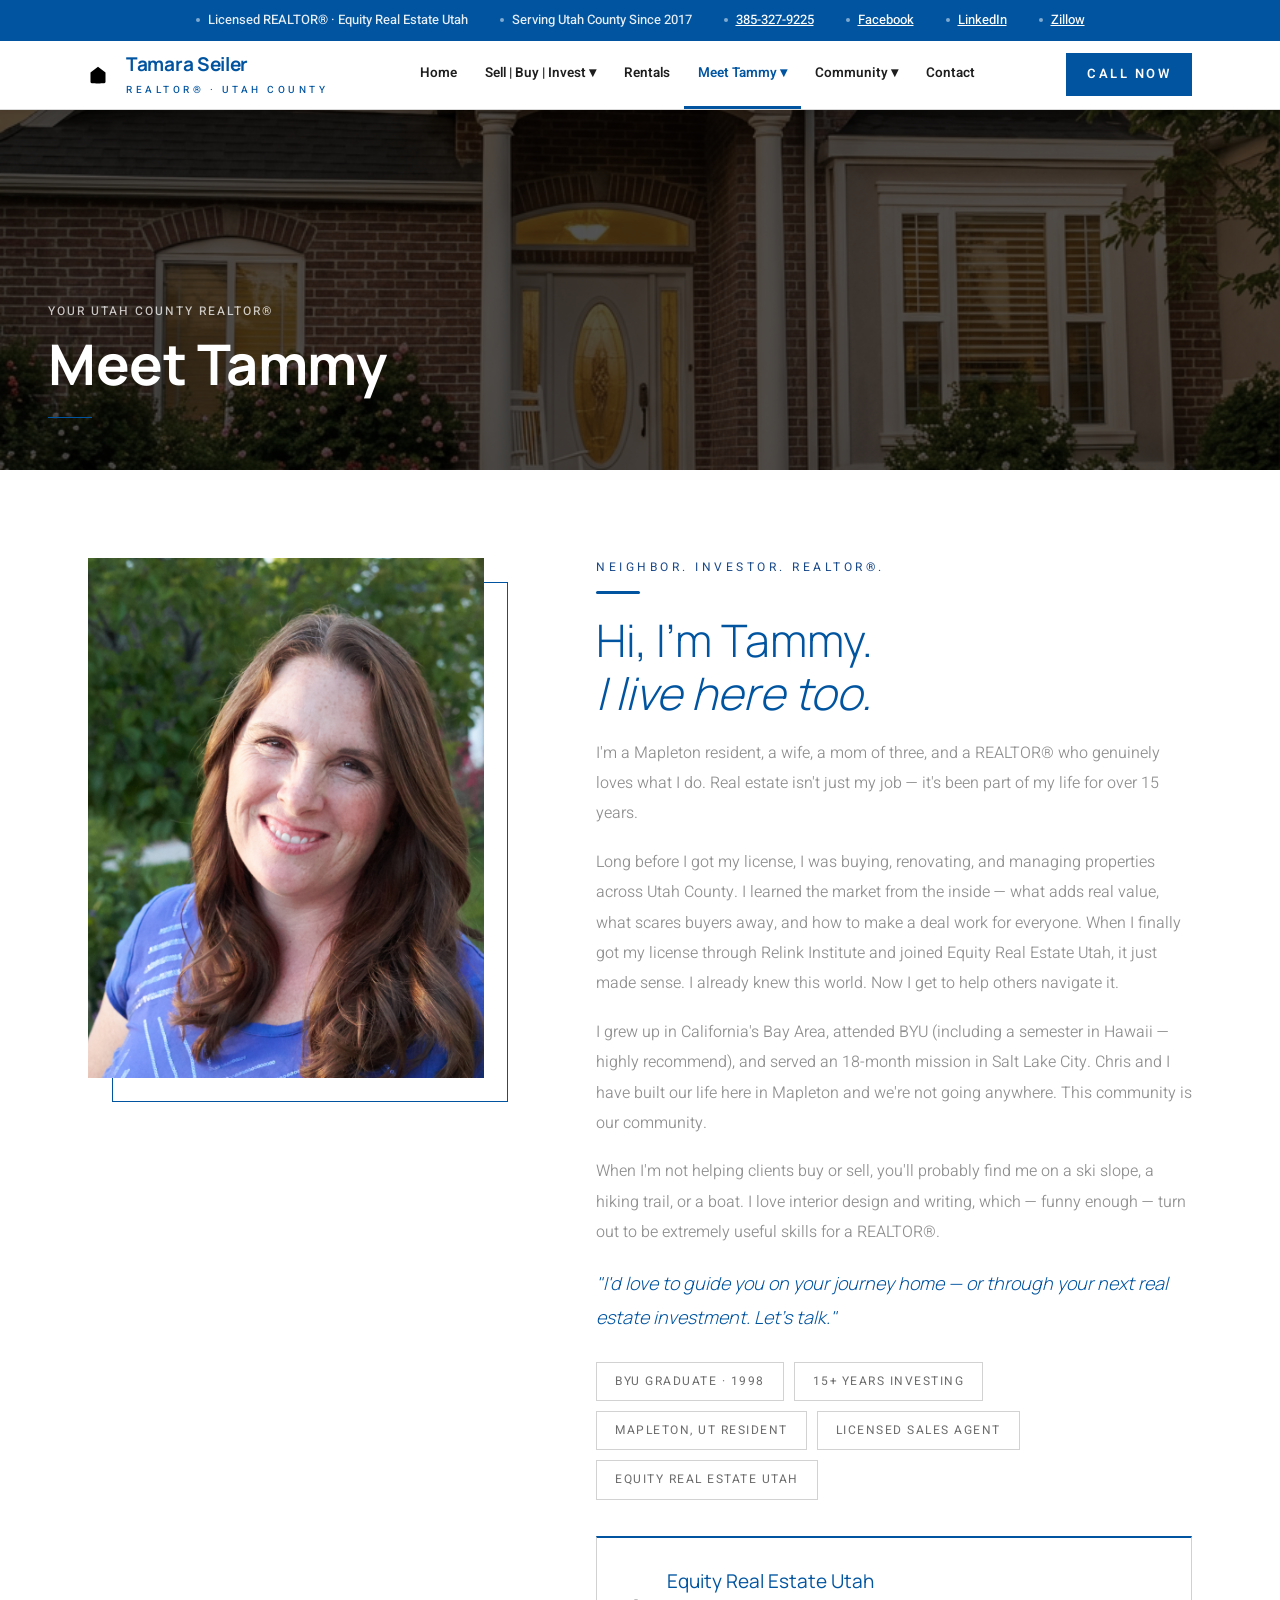
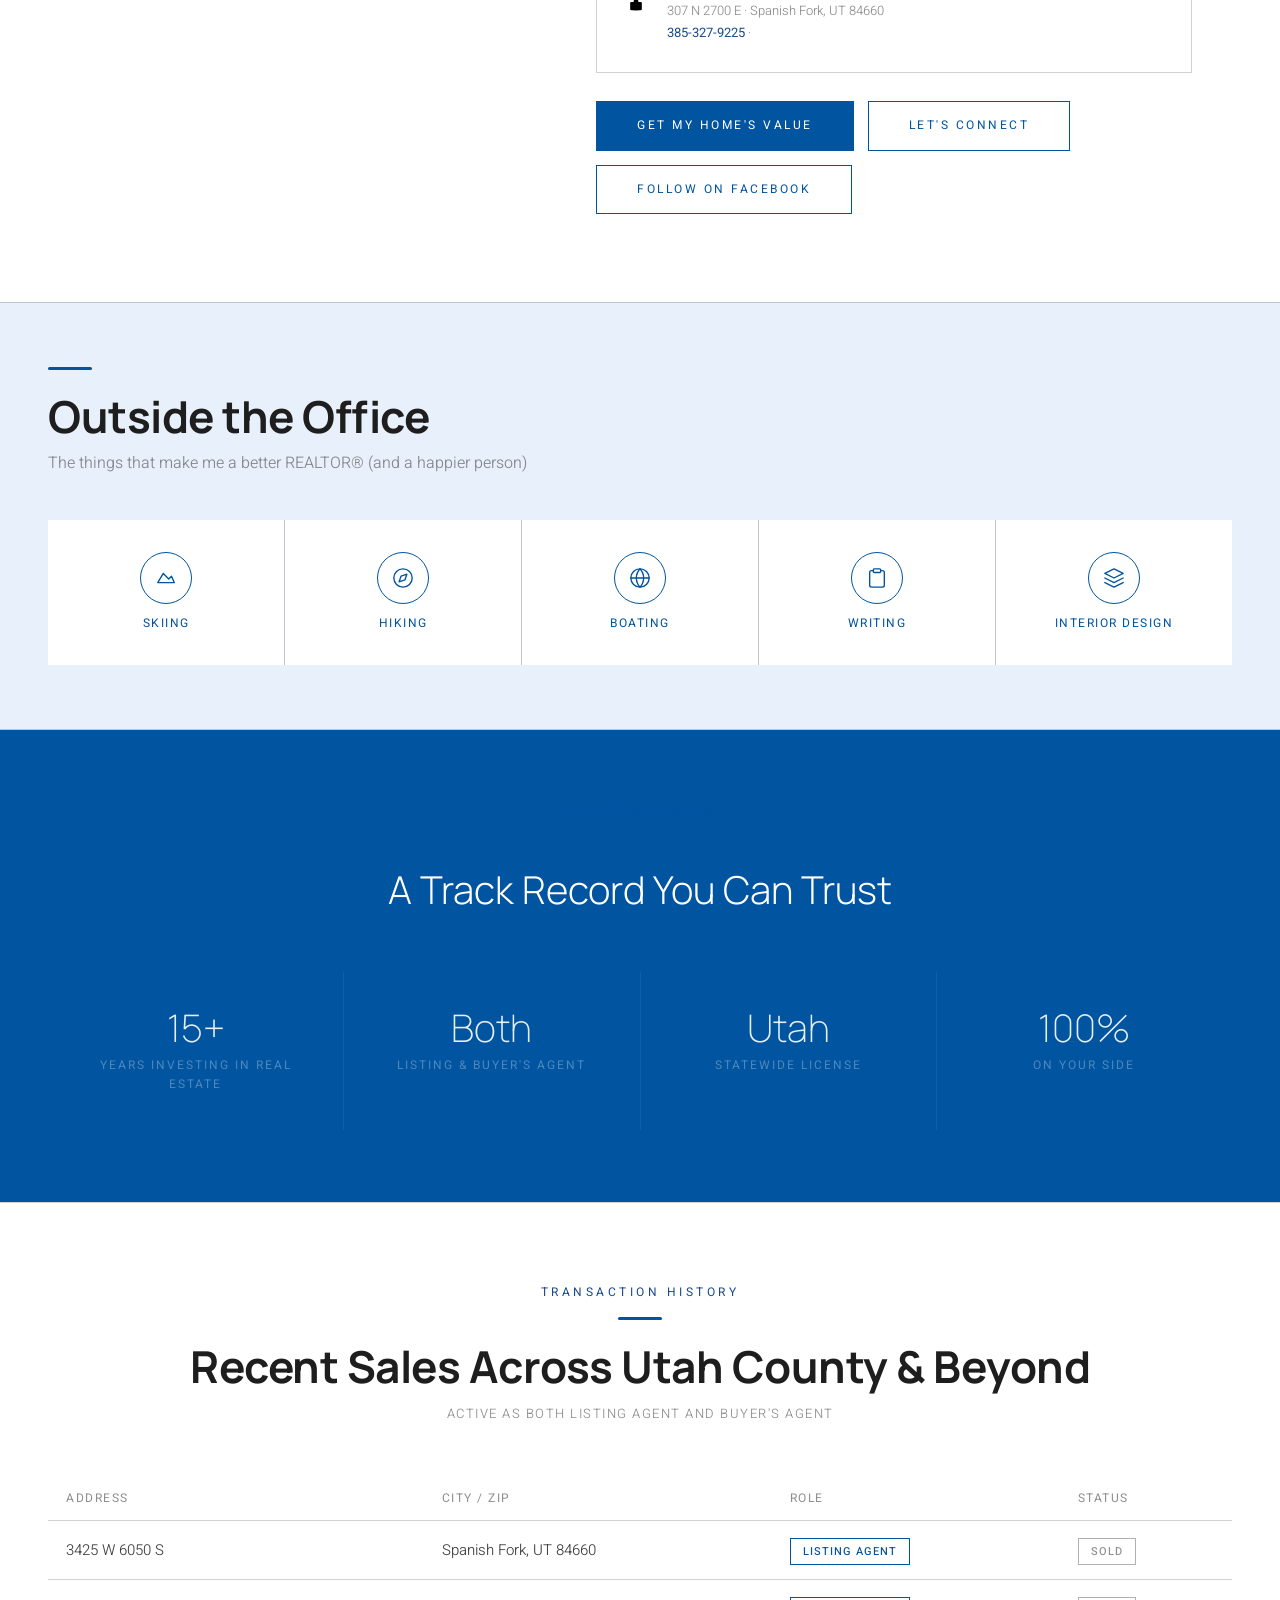
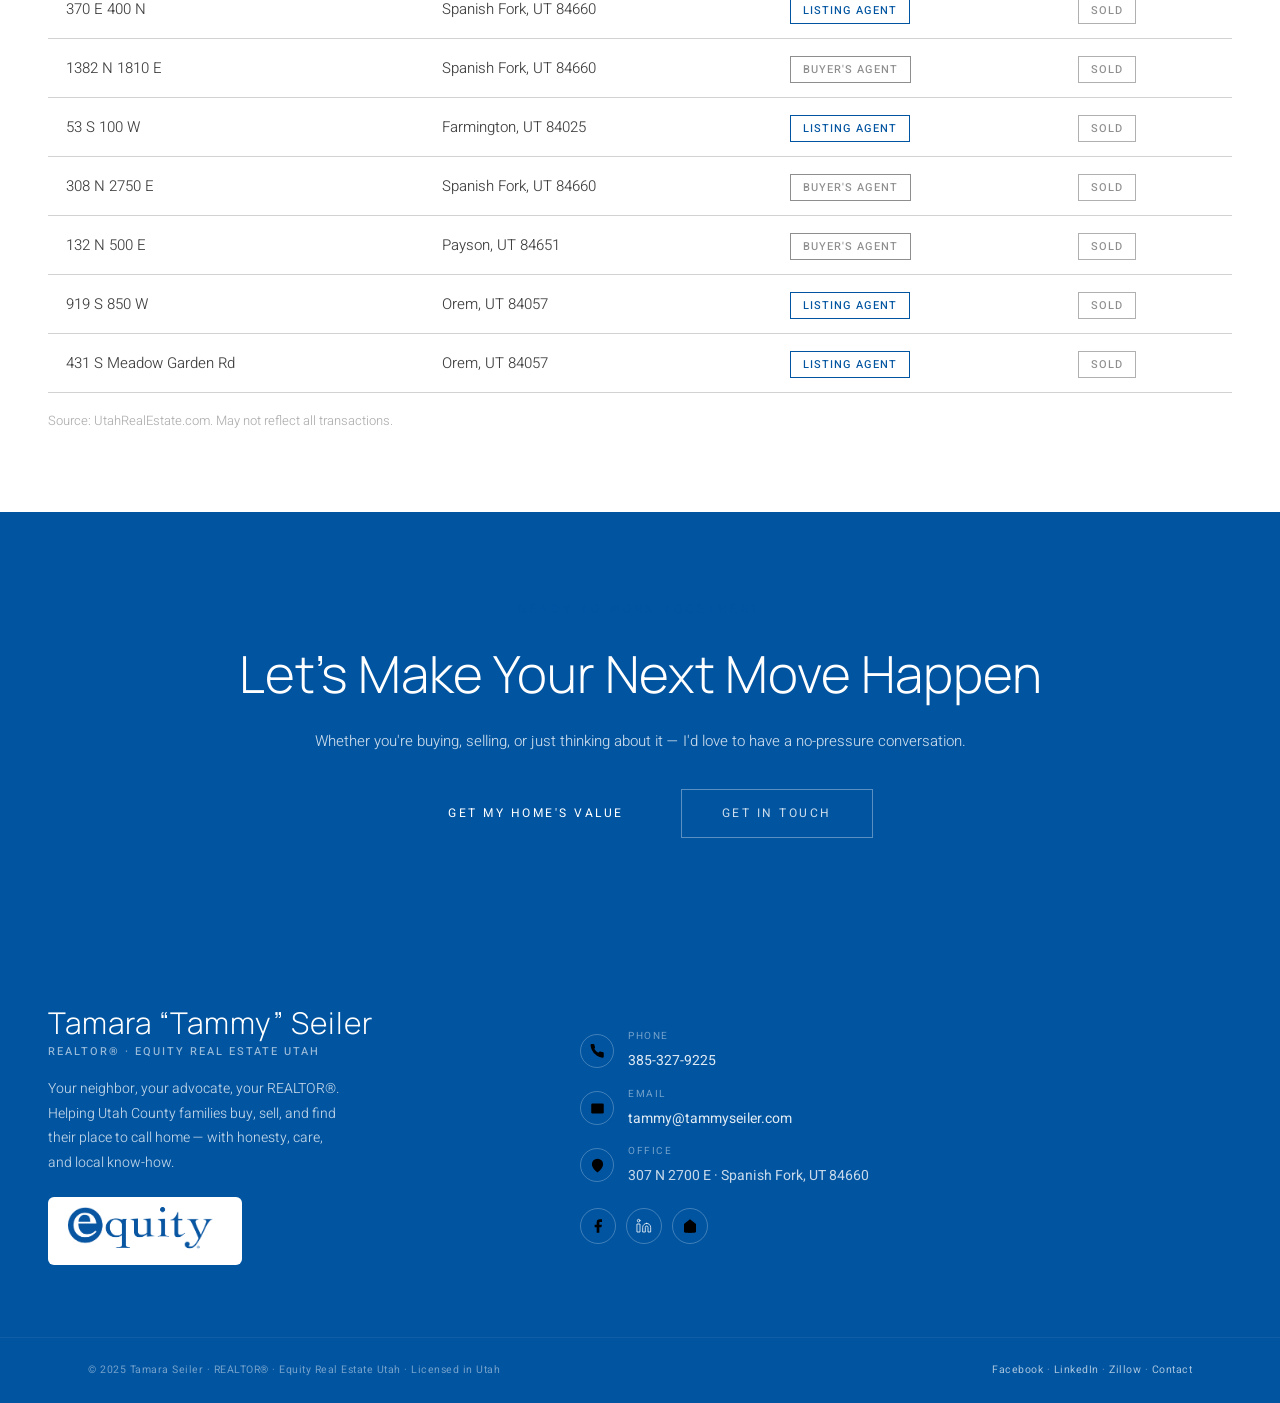
==== commit 0cb8f00a: "Added the images and latest changes" ====
--- a/about.html
+++ b/about.html
@@ -49,7 +49,7 @@
   "url": "https://www.tammyseiler.com",
   "telephone": "+13853279225",
   "email": "tammy@tammyseiler.com",
-  "image": "https://static.wixstatic.com/media/86c47d_b4194c6c45da4a6fa59b21c5eb4eb479~mv2.jpg",
+  "image": "img/tammypic.png",
   "address": {
     "@type": "PostalAddress",
     "streetAddress": "307 N 2700 E",
@@ -81,7 +81,7 @@
   ]
 }
 </script>
-<meta property="og:image" content="https://static.wixstatic.com/media/86c47d_b4194c6c45da4a6fa59b21c5eb4eb479~mv2.jpg"/>
+<meta property="og:image" content="img/tammypic.png"/>
   <meta property="og:url" content="https://www.tammyseiler.com/about.html"/>
 </head>
 <body>
@@ -116,7 +116,7 @@
     </header>
 
     <section class="page-hero">
-        <img src="https://static.wixstatic.com/media/86c47d_dabee1b03b8c440eb480f25fbc8e8668~mv2.jpg" alt="Tamara Seiler REALTOR Utah County" />
+        <img src="img/hero.png" alt="Tamara Seiler REALTOR Utah County" />
         <div class="page-hero-content">
             <span class="eyebrow">Your Utah County REALTOR®</span>
             <h1>Meet Tammy</h1>
@@ -128,7 +128,7 @@
         <div class="section">
             <div class="about-grid">
                 <div class="about-photo">
-                    <img src="https://static.wixstatic.com/media/86c47d_b4194c6c45da4a6fa59b21c5eb4eb479~mv2.jpg" alt="Tamara Seiler REALTOR Spanish Fork Utah" />
+                    <img src="img/tammypic.png" alt="Tamara Seiler REALTOR Spanish Fork Utah" />
                 </div>
                 <div class="about-text">
                     <span class="eyebrow">Neighbor. Investor. REALTOR®.</span>
@@ -250,7 +250,7 @@
                 <div class="title">REALTOR&reg; &middot; Equity Real Estate Utah</div>
                 <p>Your neighbor, your advocate, your REALTOR&reg;. Helping Utah County families buy, sell, and find their place to call home &mdash; with honesty, care, and local know-how.</p>
                 <div style="margin-top:22px;display:inline-block;background:#ffffff;padding:10px 20px;border-radius:6px;">
-                    <img src="equity-logo.png" alt="Equity Real Estate" style="height:48px;width:auto;display:block;" />
+                    <img src="img/equity-logo.png" alt="Equity Real Estate" style="height:48px;width:auto;display:block;" />
                 </div>
             </div>
             <div class="footer-brand">
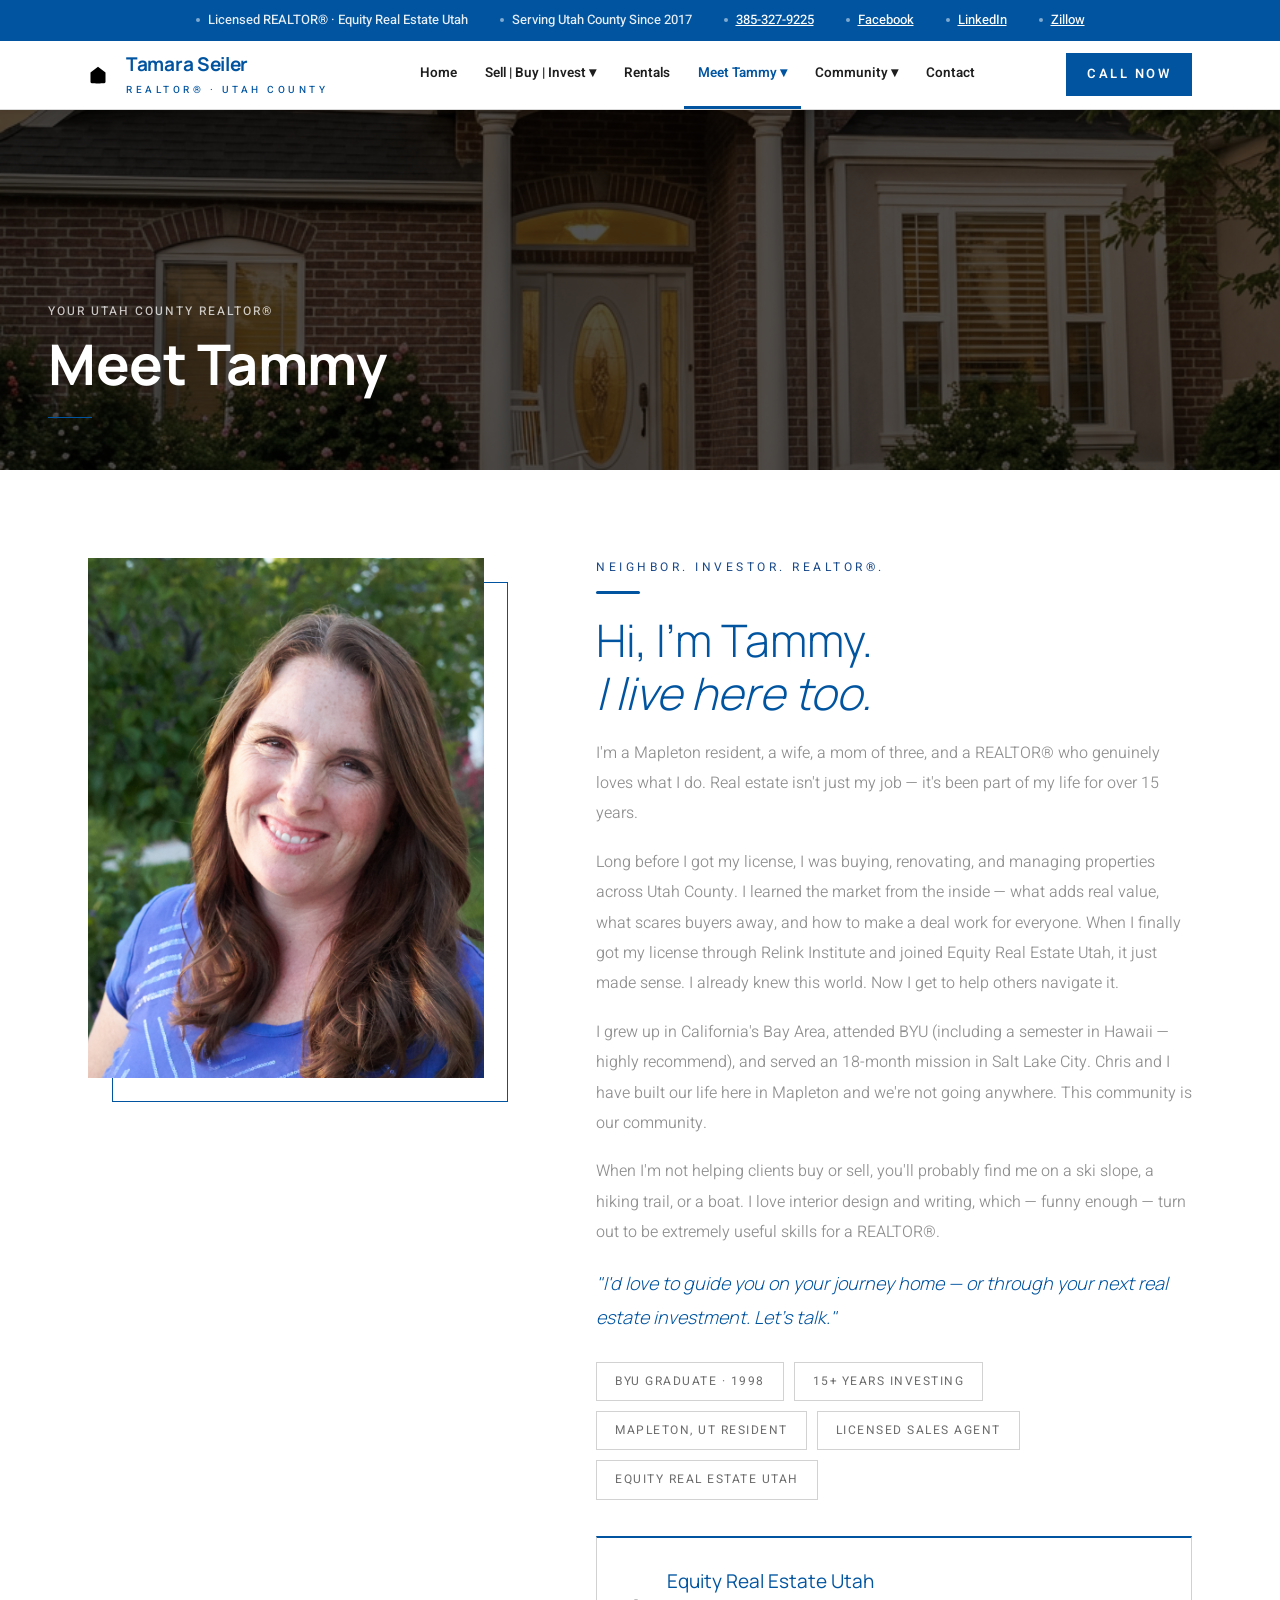
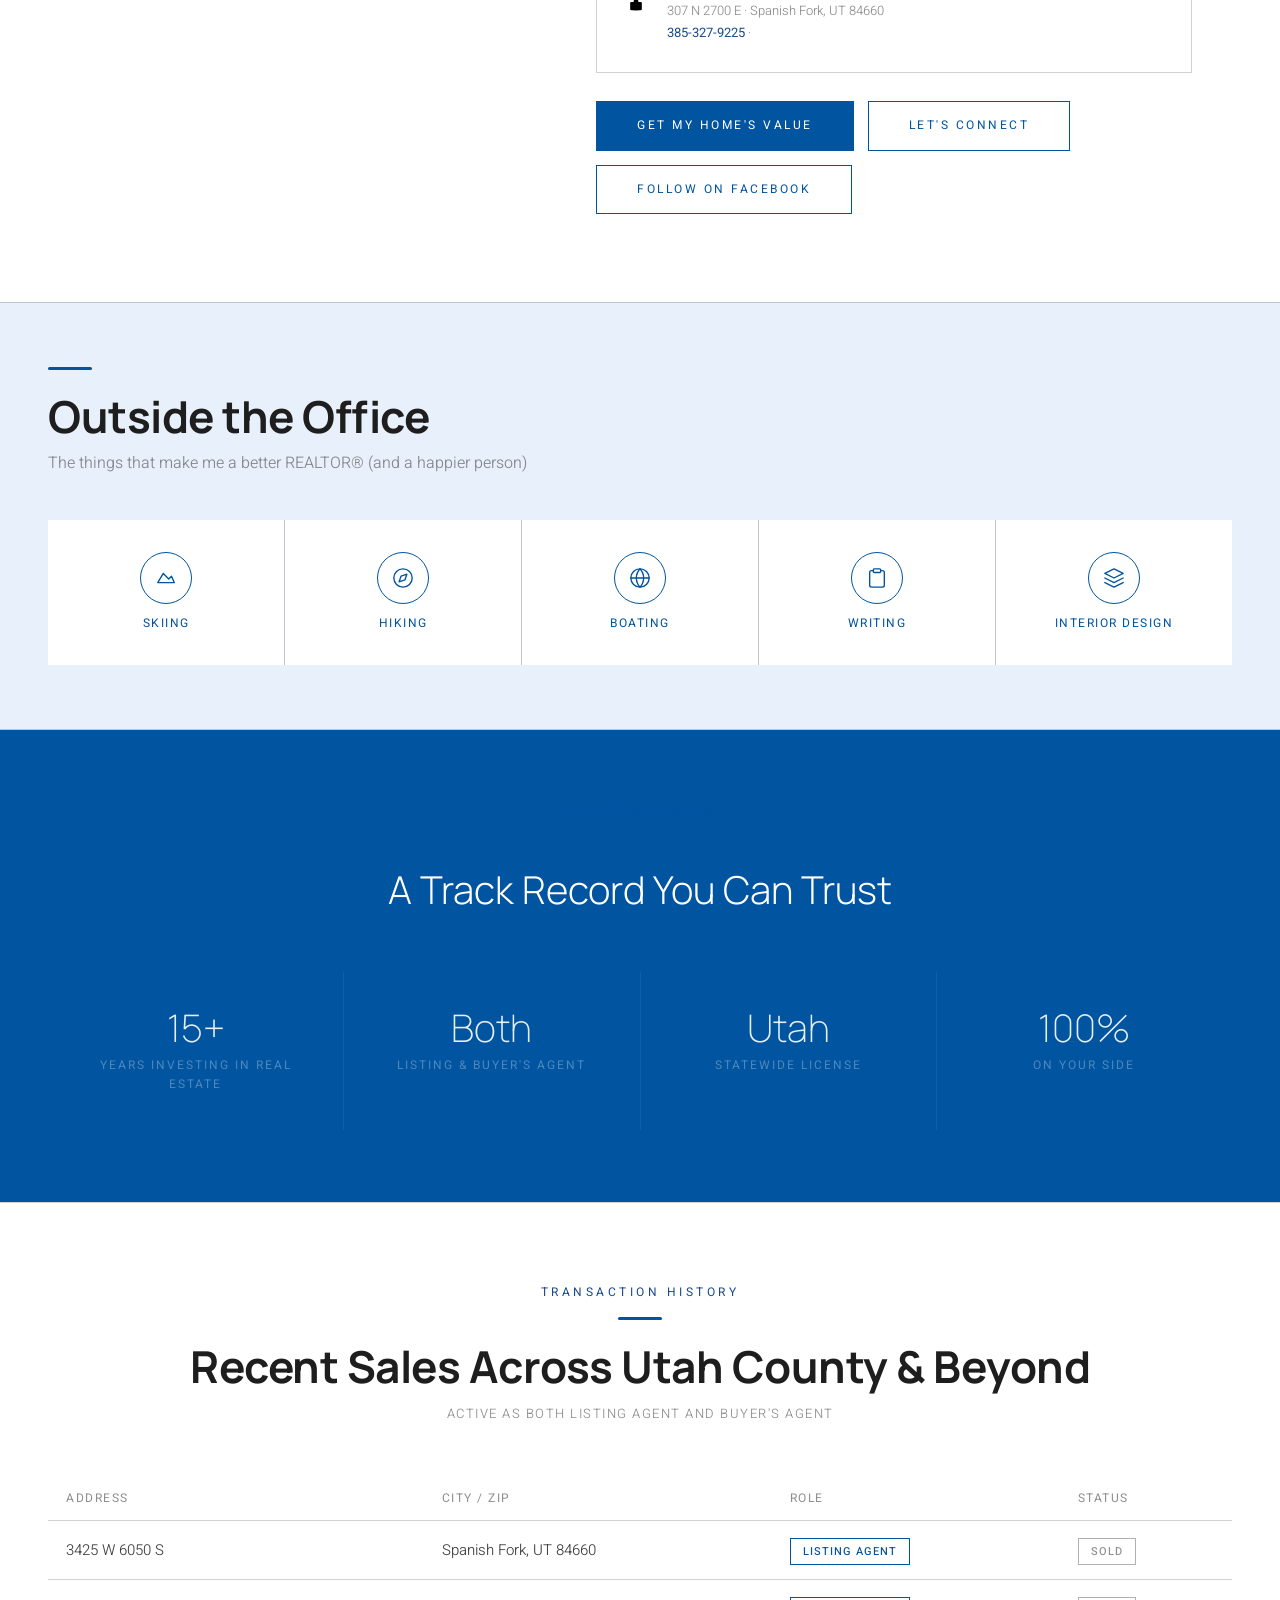
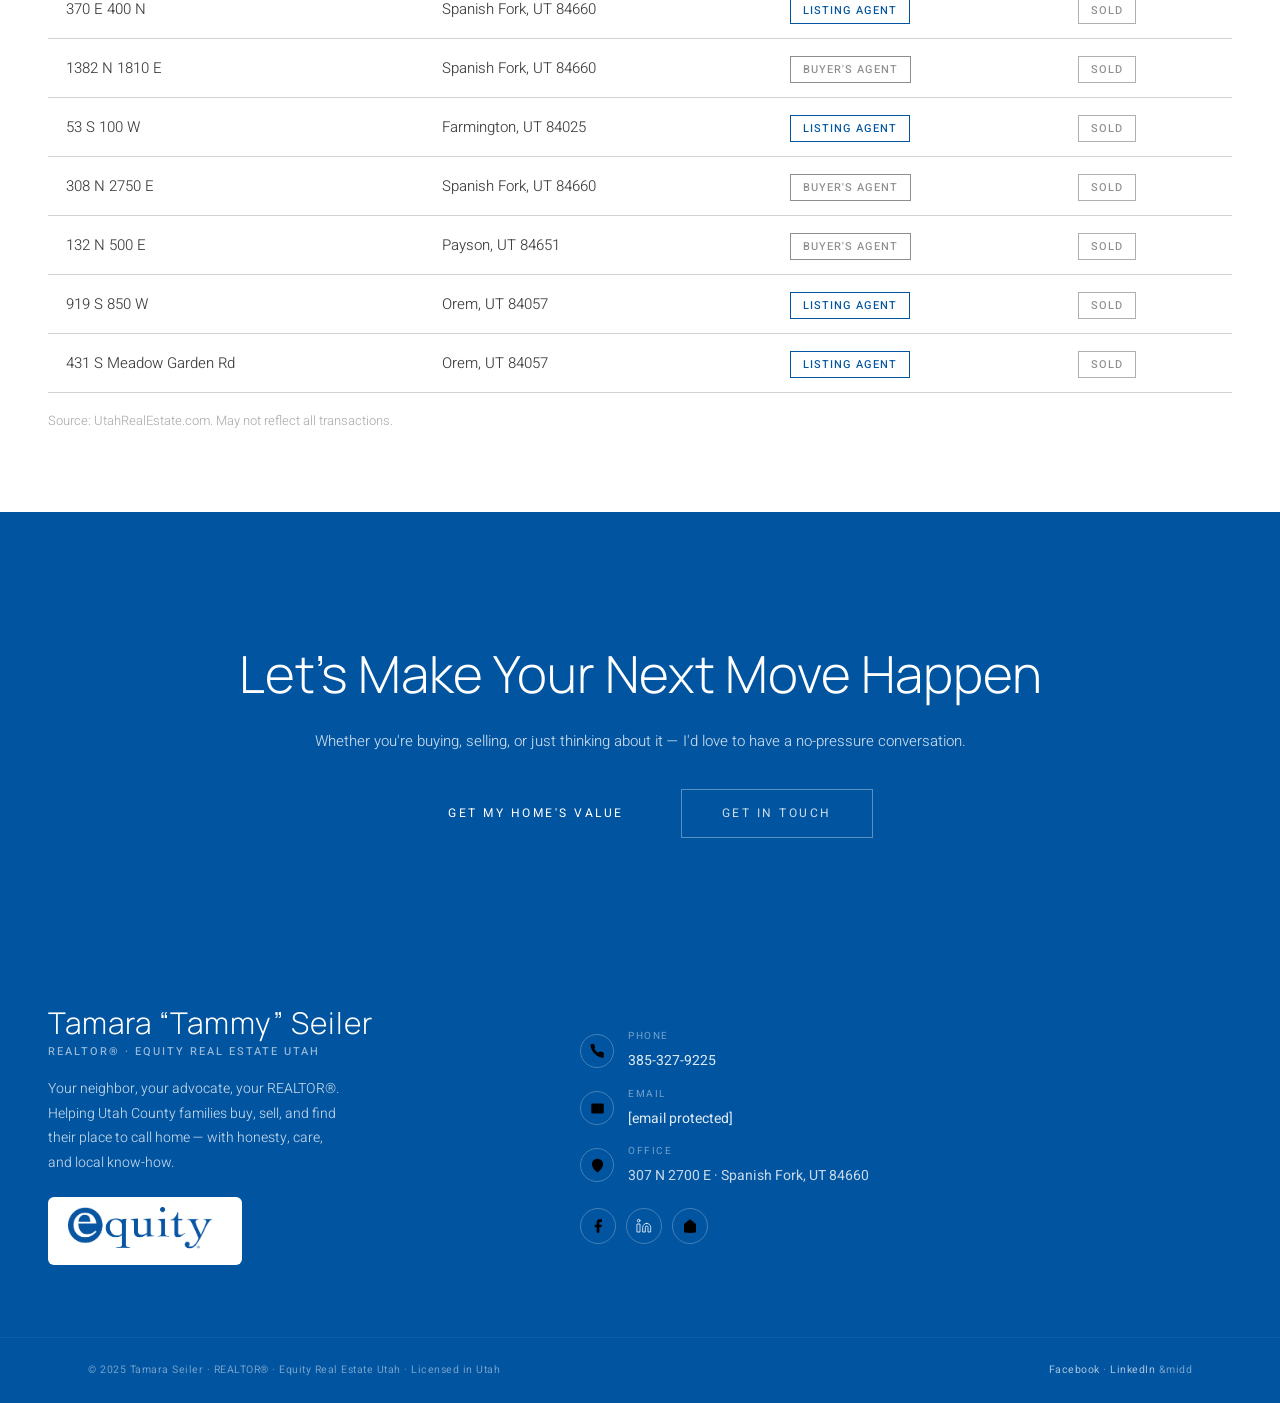
==== commit fa692396: "Maded changes for SEO" ====
--- a/about.html
+++ b/about.html
@@ -4,7 +4,7 @@
   <meta charset="UTF-8"/>
   <meta name="viewport" content="width=device-width, initial-scale=1.0"/>
   <title>Meet Tammy Seiler | REALTOR® in Mapleton & Spanish Fork, Utah County</title>
-  <meta name="description" content="Tamara "Tammy" Seiler is a Mapleton resident and REALTOR® with Equity Real Estate Utah. 15+ years investing in Utah County real estate. Licensed sales agent."/>
+  <meta name="description" content="Tamara &ldquo;Tammy&rdquo; Seiler is a Mapleton resident and REALTOR&reg; with Equity Real Estate Utah. 15+ years investing in Utah County real estate. Licensed sales agent."/>
   <link rel="stylesheet" href="style.css"/>
   <style>
     .passion-band { background: var(--gold-pale); border-top: 1px solid var(--border); border-bottom: 1px solid var(--border); padding: 64px var(--gutter); }
@@ -81,7 +81,7 @@
   ]
 }
 </script>
-<meta property="og:image" content="img/tammypic.png"/>
+<meta property="og:image" content="https://www.tammyseiler.com/img/tammypic.png"/>
   <meta property="og:url" content="https://www.tammyseiler.com/about.html"/>
 </head>
 <body>
@@ -160,7 +160,7 @@
                             <div class="office-addr">
                                 307 N 2700 E · Spanish Fork, UT 84660<br />
                                 <a href="tel:3853279225">385-327-9225</a> ·
-                                <a href="mailto:tammy@tammyseiler.com" style="color:rgba(255,255,255,0.88);font-size:14px;">tammy@tammyseiler.com</a>
+                                <a href="/cdn-cgi/l/email-protection#c1b5a0acacb881b5a0acacb8b2a4a8ada4b3efa2aeac" style="color:rgba(255,255,255,0.88);font-size:14px;"><span class="__cf_email__" data-cfemail="ea9e8b878793aa9e8b878793998f83868f98c4898587">[email&#160;protected]</span></a>
                             </div>
                         </div>
                     </div>
@@ -256,7 +256,7 @@
             <div class="footer-brand">
                 <div style="margin-top:22px;display:flex;flex-direction:column;gap:12px;">
                     <div style="display:flex;align-items:center;gap:14px;"><span style="width:34px;height:34px;border:1px solid rgba(255,255,255,0.25);border-radius:50%;display:flex;align-items:center;justify-content:center;color:rgba(255,255,255,0.75);flex-shrink:0;"><svg width="15" height="15" viewBox="0 0 24 24"><path d="M22 16.92v3a2 2 0 01-2.18 2 19.79 19.79 0 01-8.63-3.07A19.5 19.5 0 013.07 9.5 19.79 19.79 0 01.86 2.18 2 2 0 012.18 0h3a2 2 0 012 1.72 12.84 12.84 0 00.7 2.81 2 2 0 01-.45 2.11L7.09 7.91a16 16 0 006 6l1.27-1.27a2 2 0 012.11-.45 12.84 12.84 0 002.81.7A2 2 0 0122 14.92v2.02z" /></svg></span><div><span style="display:block;font-size:10px;letter-spacing:1.5px;text-transform:uppercase;color:rgba(255,255,255,0.45);margin-bottom:2px;">Phone</span><a href="tel:3853279225" style="color:rgba(255,255,255,0.88);font-size:14px;">385-327-9225</a></div></div>
-                    <div style="display:flex;align-items:center;gap:14px;"><span style="width:34px;height:34px;border:1px solid rgba(255,255,255,0.25);border-radius:50%;display:flex;align-items:center;justify-content:center;color:rgba(255,255,255,0.75);flex-shrink:0;"><svg width="15" height="15" viewBox="0 0 24 24"><rect x="2" y="4" width="20" height="16" rx="2" /><path d="M2 7l10 7L22 7" /></svg></span><div><span style="display:block;font-size:10px;letter-spacing:1.5px;text-transform:uppercase;color:rgba(255,255,255,0.45);margin-bottom:2px;">Email</span><a href="mailto:tammy@tammyseiler.com" style="color:rgba(255,255,255,0.88);font-size:14px;">tammy@tammyseiler.com</a></div></div>
+                    <div style="display:flex;align-items:center;gap:14px;"><span style="width:34px;height:34px;border:1px solid rgba(255,255,255,0.25);border-radius:50%;display:flex;align-items:center;justify-content:center;color:rgba(255,255,255,0.75);flex-shrink:0;"><svg width="15" height="15" viewBox="0 0 24 24"><rect x="2" y="4" width="20" height="16" rx="2" /><path d="M2 7l10 7L22 7" /></svg></span><div><span style="display:block;font-size:10px;letter-spacing:1.5px;text-transform:uppercase;color:rgba(255,255,255,0.45);margin-bottom:2px;">Email</span><a href="/cdn-cgi/l/email-protection#2753464a4a5e6753464a4a5e54424e4b42550944484a" style="color:rgba(255,255,255,0.88);font-size:14px;"><span class="__cf_email__" data-cfemail="097d68646470497d686464707a6c60656c7b276a6664">[email&#160;protected]</span></a></div></div>
                     <div style="display:flex;align-items:center;gap:14px;"><span style="width:34px;height:34px;border:1px solid rgba(255,255,255,0.25);border-radius:50%;display:flex;align-items:center;justify-content:center;color:rgba(255,255,255,0.75);flex-shrink:0;"><svg width="15" height="15" viewBox="0 0 24 24"><path d="M21 10c0 7-9 13-9 13s-9-6-9-13a9 9 0 0118 0z" /><circle cx="12" cy="10" r="3" /></svg></span><div><span style="display:block;font-size:10px;letter-spacing:1.5px;text-transform:uppercase;color:rgba(255,255,255,0.45);margin-bottom:2px;">Office</span><span style="color:rgba(255,255,255,0.78);font-size:14px;">307 N 2700 E &middot; Spanish Fork, UT 84660</span></div></div>
                 </div>
                 <div style="margin-top:20px;display:flex;gap:10px;align-items:center;flex-wrap:wrap;">
@@ -270,12 +270,4 @@
             <span>&copy; 2025 Tamara Seiler &middot; REALTOR&reg; &middot; Equity Real Estate Utah &middot; Licensed in Utah</span>
             <span>
                 <a href="https://www.facebook.com/tamara.utah.homes/" target="_blank" rel="noopener">Facebook</a> &middot;
-                <a href="https://www.linkedin.com/in/tammy-seiler" target="_blank" rel="noopener">LinkedIn</a> &middot;
-                <a href="https://www.zillow.com/profile/Tammys-Realty" target="_blank" rel="noopener">Zillow</a> &middot;
-                <a href="contact.html">Contact</a>
-            </span>
-        </div>
-    </footer>
-    <script src="main.js"></script>
-</body>
-</html>
+                <a href="https://www.linkedin.com/in/tammy-seiler" target="_blank" rel="noopener">LinkedIn</a> &midd
